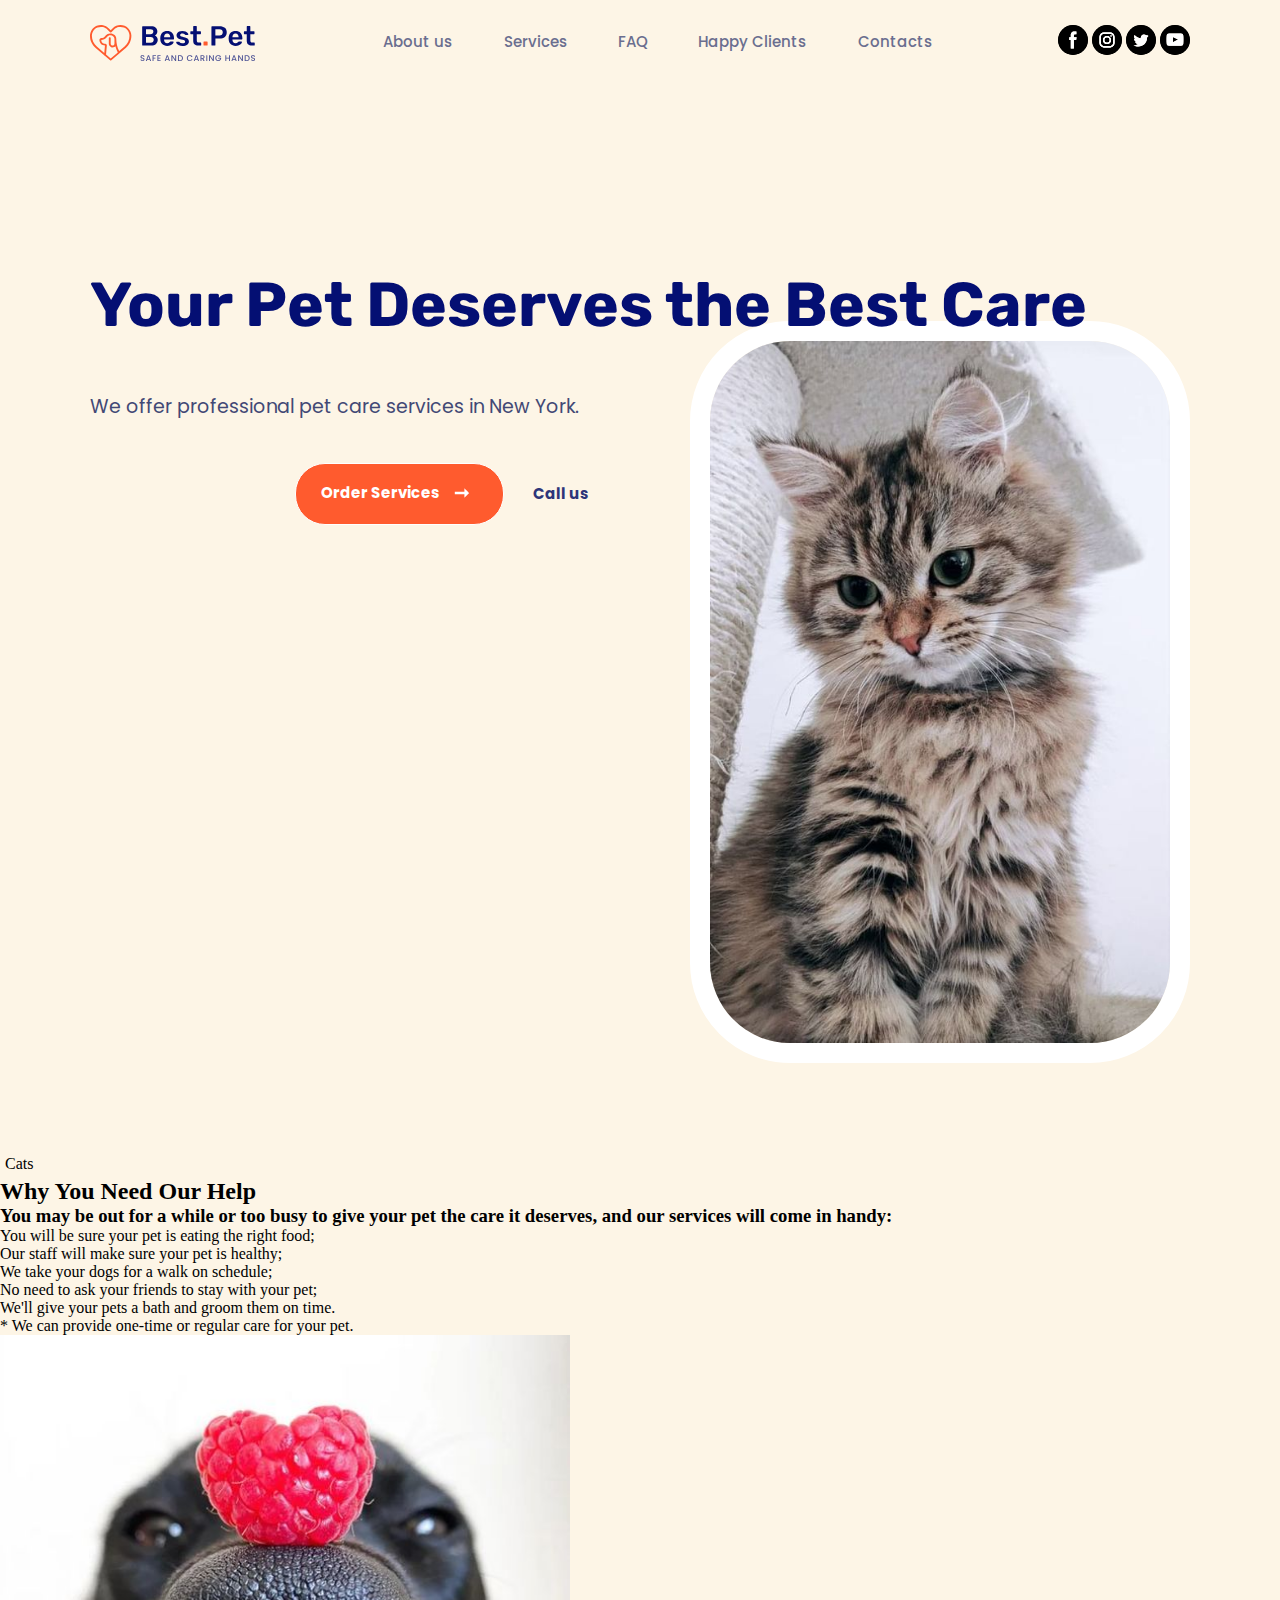
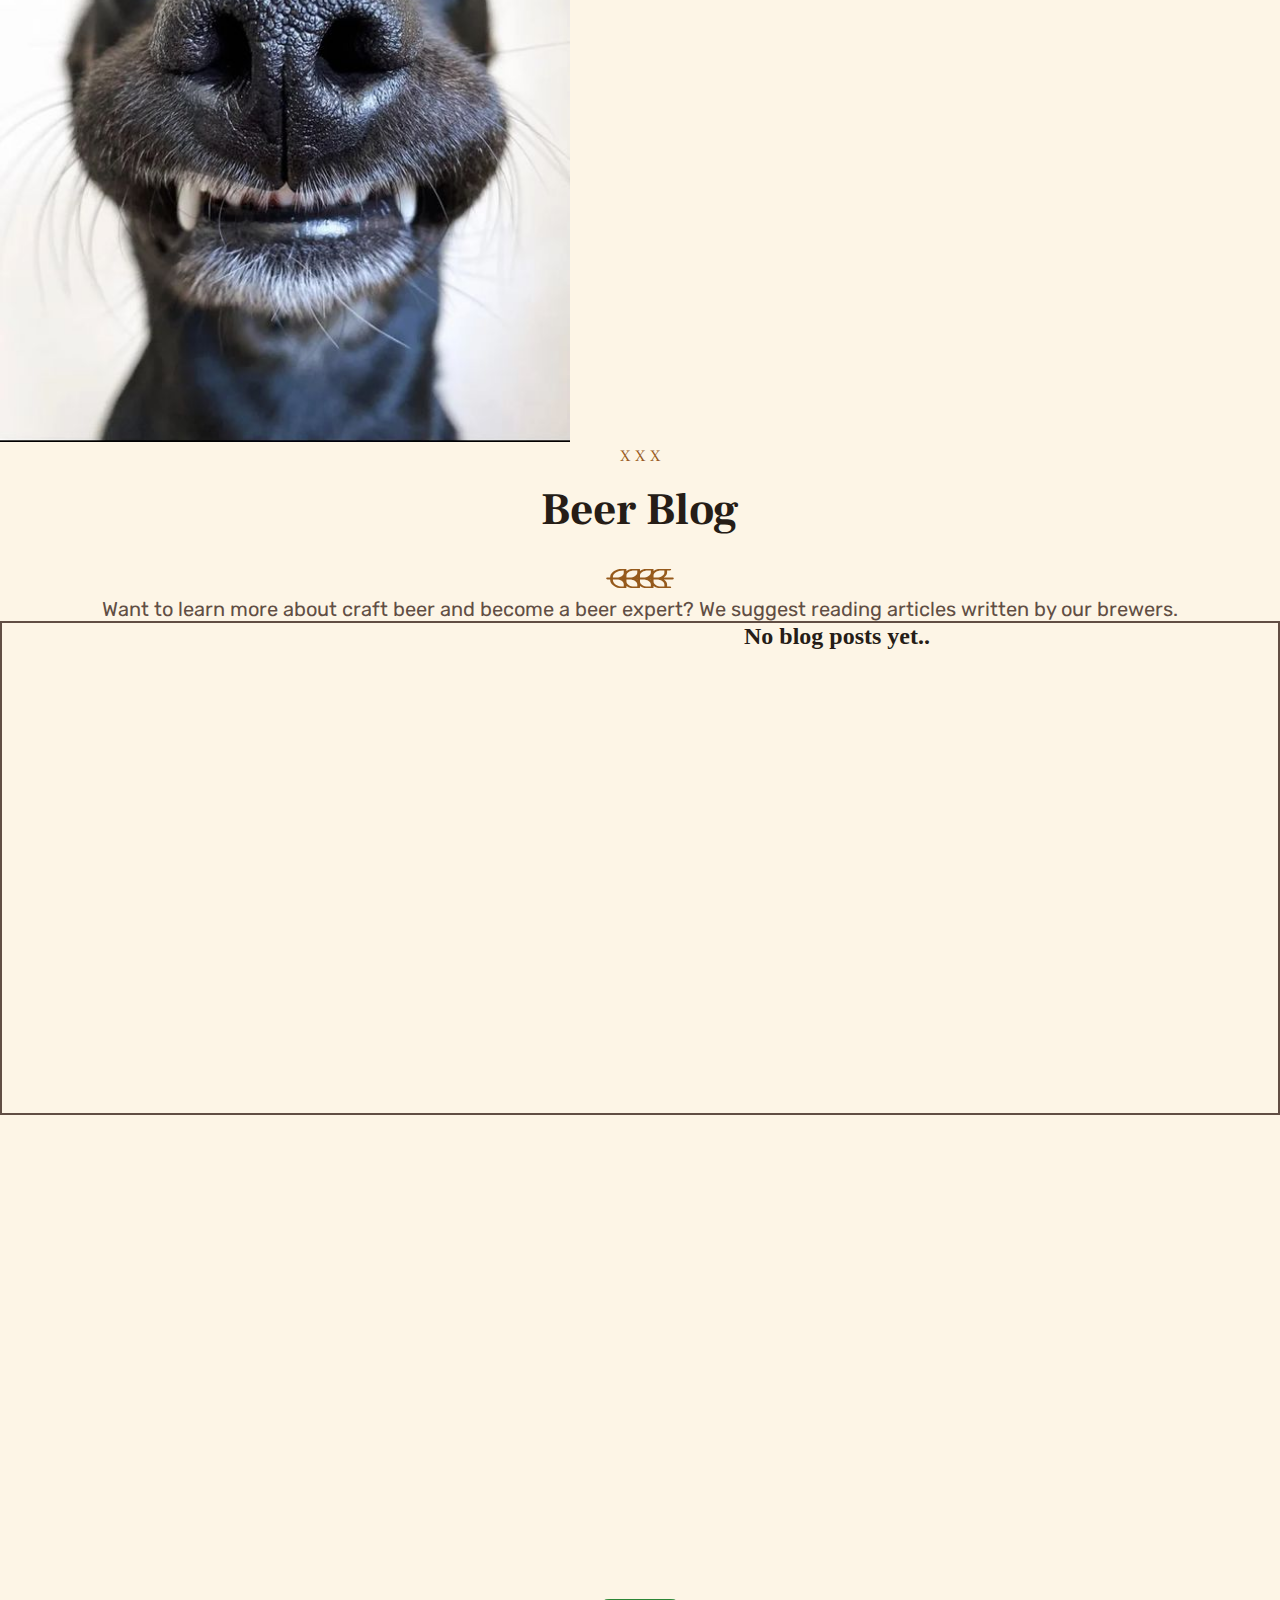
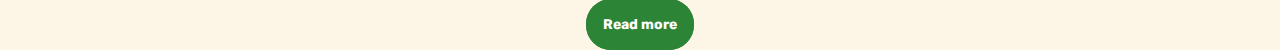
==== index.html @ 91cbbaf5 "Css code" ====
<!DOCTYPE html>
<html lang="en">

<head>
    <meta charset="UTF-8">
    <meta http-equiv="X-UA-Compatible" content="IE=edge">
    <meta name="viewport" content="width=device-width>, initial-scale=1.0">
    <title>Best.Pet</title>
    <link rel="shortcut icon" href="img/heart.png" type="image/x-icon">
    <link rel="stylesheet" href="css/index.css">
</head>

<body>
    <!-- HEADER LINKS -->
    <header class="header">
        <nav class="header__nav container">
            <div class="header-nav__logo"> <a href="">
                <img width="168" class="header__logo" src="img/pet-logo.svg" alt="Pet Logo"> </div>
            </a>
            <div class="header-nav__menu">
                <a class="menu__item" href="#about-us">About us</a>
                <a class="menu__item" href="#services">Services</a>
                <a class="menu__item" href="#faq">FAQ</a>
                <a class="menu__item" href="#happy-clients">Happy Clients</a>
                <a class="menu__item" href="contacts.html">Contacts</a>

            </div>
            <div class="header__social-icons icon">
                <a href="https://facebook.com" class="social-icons__icon"><svg width="30"
                        class="si63bc6d6769f191000dd36db3c89d89cf5ce74c53921bbea4f9aaf0931673293168015 svgIcon_1J7 filled_Qbi"
                        viewBox="0 0 32 32" style="border-radius:50%">
                        <path class="outer_bDW"
                            d="M32 0H0V32H32V0ZM16.9133 25H13.6383V16.0044H12V13.1936H13.6383V10.9374H13.6443C13.7014 8.9864 14.3604 7.129 17.5674 7.0126V7H19.6171V9.8108H17.9447C17.3379 9.8108 16.9133 10.5002 16.9133 11.1568V13.1936H19.8561L19.3702 16.0044H16.9133V25Z">
                        </path>
                        <path
                            d="M16,31 C24.2842712,31 31,24.2842712 31,16 C31,7.71572875 24.2842712,1 16,1 C7.71572875,1 1,7.71572875 1,16 C1,24.2842712 7.71572875,31 16,31 Z M16,32 C7.163444,32 0,24.836556 0,16 C0,7.163444 7.163444,0 16,0 C24.836556,0 32,7.163444 32,16 C32,24.836556 24.836556,32 16,32 Z"
                            class="border_2yy"></path>
                        <path class="logo_2gS"
                            d="M13.6383 25H16.9133V16.0044H19.3702L19.8561 13.1936H16.9133V11.1568C16.9133 10.5002 17.3379 9.8108 17.9447 9.8108H19.6171V7H17.5674V7.0126C14.3604 7.129 13.7014 8.9864 13.6443 10.9374H13.6383V13.1936H12V16.0044H13.6383V25Z"
                            style="color:#ffffff;fill:#ffffff"></path>
                    </svg></a>
                <a href="https://instagram.com" ><svg width="30"
                        class="si63bc6d6769f191000dd36db3c89d89cf5ce74c53921bbea4f9aaf0931673293168015 svgIcon_1J7 filled_Qbi"
                        viewBox="0 0 32 32" style="border-radius:50%">
                        <g>
                            <path class="outer_bDW"
                                d="M0,0 L32,0 L32,32 L0,32 L0,0 Z M12.7045454,8 C10.1221593,8 8,10.1193185 8,12.7045454 L8,19.2954545 C8,21.8778407 10.1193185,24 12.7045454,24 L19.2954545,24 C21.8778407,24 24,21.8806822 24,19.2954545 L24,12.7045454 C24,10.1221593 21.8806822,8 19.2954545,8 L12.7045454,8 Z M12.7045454,9.45454545 L19.2954545,9.45454545 C21.0937498,9.45454545 22.5454545,10.9062502 22.5454545,12.7045454 L22.5454545,19.2954545 C22.5454545,21.0937498 21.0937498,22.5454545 19.2954545,22.5454545 L12.7045454,22.5454545 C10.9062502,22.5454545 9.45454545,21.0937498 9.45454545,19.2954545 L9.45454545,12.7045454 C9.45454545,10.9062502 10.9062502,9.45454545 12.7045454,9.45454545 Z M20.2954545,11.0454545 C19.9289774,11.0454545 19.6363636,11.3380684 19.6363636,11.7045454 C19.6363636,12.0710225 19.9289774,12.3636364 20.2954545,12.3636364 C20.6619316,12.3636364 20.9545454,12.0710225 20.9545454,11.7045454 C20.9545454,11.3380684 20.6619316,11.0454545 20.2954545,11.0454545 Z M16,11.6363636 C13.599432,11.6363636 11.6363636,13.599432 11.6363636,16 C11.6363636,18.400568 13.599432,20.3636364 16,20.3636364 C18.400568,20.3636364 20.3636364,18.400568 20.3636364,16 C20.3636364,13.599432 18.400568,11.6363636 16,11.6363636 Z M16,13.0909091 C17.6164771,13.0909091 18.9090909,14.3835229 18.9090909,16 C18.9090909,17.6164771 17.6164771,18.9090909 16,18.9090909 C14.3835229,18.9090909 13.0909091,17.6164771 13.0909091,16 C13.0909091,14.3835229 14.3835229,13.0909091 16,13.0909091 Z">
                            </path>
                            <path class="insta-mask-hover_2Yt"
                                style="fill:url(#si63bc6d6769f191000dd36db3c89d89cf5ce74c53921bbea4f9aaf0931673293168015157a5d58-5121-46dd-85f2-3b66a64e4ce3hover)"
                                d="M0,0 L32,0 L32,32 L0,32 L0,0 Z M12.7045454,8 C10.1221593,8 8,10.1193185 8,12.7045454 L8,19.2954545 C8,21.8778407 10.1193185,24 12.7045454,24 L19.2954545,24 C21.8778407,24 24,21.8806822 24,19.2954545 L24,12.7045454 C24,10.1221593 21.8806822,8 19.2954545,8 L12.7045454,8 Z M12.7045454,9.45454545 L19.2954545,9.45454545 C21.0937498,9.45454545 22.5454545,10.9062502 22.5454545,12.7045454 L22.5454545,19.2954545 C22.5454545,21.0937498 21.0937498,22.5454545 19.2954545,22.5454545 L12.7045454,22.5454545 C10.9062502,22.5454545 9.45454545,21.0937498 9.45454545,19.2954545 L9.45454545,12.7045454 C9.45454545,10.9062502 10.9062502,9.45454545 12.7045454,9.45454545 Z M20.2954545,11.0454545 C19.9289774,11.0454545 19.6363636,11.3380684 19.6363636,11.7045454 C19.6363636,12.0710225 19.9289774,12.3636364 20.2954545,12.3636364 C20.6619316,12.3636364 20.9545454,12.0710225 20.9545454,11.7045454 C20.9545454,11.3380684 20.6619316,11.0454545 20.2954545,11.0454545 Z M16,11.6363636 C13.599432,11.6363636 11.6363636,13.599432 11.6363636,16 C11.6363636,18.400568 13.599432,20.3636364 16,20.3636364 C18.400568,20.3636364 20.3636364,18.400568 20.3636364,16 C20.3636364,13.599432 18.400568,11.6363636 16,11.6363636 Z M16,13.0909091 C17.6164771,13.0909091 18.9090909,14.3835229 18.9090909,16 C18.9090909,17.6164771 17.6164771,18.9090909 16,18.9090909 C14.3835229,18.9090909 13.0909091,17.6164771 13.0909091,16 C13.0909091,14.3835229 14.3835229,13.0909091 16,13.0909091 Z">
                            </path>
                        </g>
                        <path
                            d="M16,31 C24.2842712,31 31,24.2842712 31,16 C31,7.71572875 24.2842712,1 16,1 C7.71572875,1 1,7.71572875 1,16 C1,24.2842712 7.71572875,31 16,31 Z M16,32 C7.163444,32 0,24.836556 0,16 C0,7.163444 7.163444,0 16,0 C24.836556,0 32,7.163444 32,16 C32,24.836556 24.836556,32 16,32 Z"
                            class="border_2yy"></path>
                        <g>
                            <path class="logo_2gS" style="fill:#ffffff;color:#ffffff"
                                d="M12.7045454,8 C10.1221593,8 8,10.1193185 8,12.7045454 L8,19.2954545 C8,21.8778407 10.1193185,24 12.7045454,24 L19.2954545,24 C21.8778407,24 24,21.8806822 24,19.2954545 L24,12.7045454 C24,10.1221593 21.8806822,8 19.2954545,8 L12.7045454,8 Z M12.7045454,9.45454545 L19.2954545,9.45454545 C21.0937498,9.45454545 22.5454545,10.9062502 22.5454545,12.7045454 L22.5454545,19.2954545 C22.5454545,21.0937498 21.0937498,22.5454545 19.2954545,22.5454545 L12.7045454,22.5454545 C10.9062502,22.5454545 9.45454545,21.0937498 9.45454545,19.2954545 L9.45454545,12.7045454 C9.45454545,10.9062502 10.9062502,9.45454545 12.7045454,9.45454545 Z M20.2954545,11.0454545 C19.9289774,11.0454545 19.6363636,11.3380684 19.6363636,11.7045454 C19.6363636,12.0710225 19.9289774,12.3636364 20.2954545,12.3636364 C20.6619316,12.3636364 20.9545454,12.0710225 20.9545454,11.7045454 C20.9545454,11.3380684 20.6619316,11.0454545 20.2954545,11.0454545 Z M16,11.6363636 C13.599432,11.6363636 11.6363636,13.599432 11.6363636,16 C11.6363636,18.400568 13.599432,20.3636364 16,20.3636364 C18.400568,20.3636364 20.3636364,18.400568 20.3636364,16 C20.3636364,13.599432 18.400568,11.6363636 16,11.6363636 Z M16,13.0909091 C17.6164771,13.0909091 18.9090909,14.3835229 18.9090909,16 C18.9090909,17.6164771 17.6164771,18.9090909 16,18.9090909 C14.3835229,18.9090909 13.0909091,17.6164771 13.0909091,16 C13.0909091,14.3835229 14.3835229,13.0909091 16,13.0909091 Z">
                            </path>
                            <path class="insta-mask-logo-hover_19f" style="fill:#ffffff;color:#ffffff"
                                d="M12.7045454,8 C10.1221593,8 8,10.1193185 8,12.7045454 L8,19.2954545 C8,21.8778407 10.1193185,24 12.7045454,24 L19.2954545,24 C21.8778407,24 24,21.8806822 24,19.2954545 L24,12.7045454 C24,10.1221593 21.8806822,8 19.2954545,8 L12.7045454,8 Z M12.7045454,9.45454545 L19.2954545,9.45454545 C21.0937498,9.45454545 22.5454545,10.9062502 22.5454545,12.7045454 L22.5454545,19.2954545 C22.5454545,21.0937498 21.0937498,22.5454545 19.2954545,22.5454545 L12.7045454,22.5454545 C10.9062502,22.5454545 9.45454545,21.0937498 9.45454545,19.2954545 L9.45454545,12.7045454 C9.45454545,10.9062502 10.9062502,9.45454545 12.7045454,9.45454545 Z M20.2954545,11.0454545 C19.9289774,11.0454545 19.6363636,11.3380684 19.6363636,11.7045454 C19.6363636,12.0710225 19.9289774,12.3636364 20.2954545,12.3636364 C20.6619316,12.3636364 20.9545454,12.0710225 20.9545454,11.7045454 C20.9545454,11.3380684 20.6619316,11.0454545 20.2954545,11.0454545 Z M16,11.6363636 C13.599432,11.6363636 11.6363636,13.599432 11.6363636,16 C11.6363636,18.400568 13.599432,20.3636364 16,20.3636364 C18.400568,20.3636364 20.3636364,18.400568 20.3636364,16 C20.3636364,13.599432 18.400568,11.6363636 16,11.6363636 Z M16,13.0909091 C17.6164771,13.0909091 18.9090909,14.3835229 18.9090909,16 C18.9090909,17.6164771 17.6164771,18.9090909 16,18.9090909 C14.3835229,18.9090909 13.0909091,17.6164771 13.0909091,16 C13.0909091,14.3835229 14.3835229,13.0909091 16,13.0909091 Z">
                            </path>
                        </g>
                    </svg></a>
                <a class="social-icons__icon" href="https://twitter.com" ><svg width="30"
                        class="si63bc6d6769f191000dd36db3c89d89cf5ce74c53921bbea4f9aaf0931673293168015 svgIcon_1J7 filled_Qbi"
                        viewBox="0 0 32 32" style="border-radius:50%">
                        <path class="outer_bDW"
                            d="M0,0 L32,0 L32,32 L0,32 L0,0 Z M23.5445333,10.2885333 C23.0796444,10.5863111 22.0122666,11.0190222 21.4858666,11.0190222 L21.4858666,11.0199111 C20.8848,10.392 20.0385777,10 19.1000888,10 C17.2773333,10 15.7992889,11.4780444 15.7992889,13.3000888 C15.7992889,13.5532445 15.8286222,13.8001778 15.8828444,14.0369778 L15.8823111,14.0369778 C13.4097777,13.9720888 10.7056,12.7328 9.07768889,10.6117333 C8.0768,12.3441778 8.94293333,14.2709334 10.0787556,14.9729778 C9.68995555,15.0023111 8.97422222,14.9281778 8.63733333,14.5994666 C8.61475555,15.7493334 9.16764444,17.2728889 11.1836444,17.8256 C10.7953778,18.0344889 10.1080889,17.9745778 9.80924444,17.9301333 C9.91413329,18.9008 11.2734222,20.1697778 12.7598222,20.1697778 C12.2300445,20.7825777 10.2368,21.8940444 8,21.5404445 C9.51911111,22.4647111 11.2896,22.9999999 13.1635555,22.9999999 C18.4888889,22.9999999 22.6245334,18.6840889 22.4019555,13.3598222 C22.4010666,13.3539556 22.4010666,13.3480889 22.4005334,13.3416889 C22.4010666,13.328 22.4019555,13.3143111 22.4019555,13.3000888 C22.4019555,13.2835556 22.4005334,13.2679111 22.4,13.2519111 C22.8847999,12.9203555 23.5352888,12.3338667 24,11.5619556 C23.7304889,11.7104 22.9219555,12.0076445 22.1696,12.0814222 C22.6524444,11.8208 23.3678222,10.9672889 23.5445333,10.2885333 Z">
                        </path>
                        <path
                            d="M16,31 C24.2842712,31 31,24.2842712 31,16 C31,7.71572875 24.2842712,1 16,1 C7.71572875,1 1,7.71572875 1,16 C1,24.2842712 7.71572875,31 16,31 Z M16,32 C7.163444,32 0,24.836556 0,16 C0,7.163444 7.163444,0 16,0 C24.836556,0 32,7.163444 32,16 C32,24.836556 24.836556,32 16,32 Z"
                            class="border_2yy"></path>
                        <path class="logo_2gS"
                            d="M23.5445333,10.2885333 C23.0796444,10.5863111 22.0122666,11.0190222 21.4858666,11.0190222 L21.4858666,11.0199111 C20.8848,10.392 20.0385777,10 19.1000888,10 C17.2773333,10 15.7992889,11.4780444 15.7992889,13.3000888 C15.7992889,13.5532445 15.8286222,13.8001778 15.8828444,14.0369778 L15.8823111,14.0369778 C13.4097777,13.9720888 10.7056,12.7328 9.07768889,10.6117333 C8.0768,12.3441778 8.94293333,14.2709334 10.0787556,14.9729778 C9.68995555,15.0023111 8.97422222,14.9281778 8.63733333,14.5994666 C8.61475555,15.7493334 9.16764444,17.2728889 11.1836444,17.8256 C10.7953778,18.0344889 10.1080889,17.9745778 9.80924444,17.9301333 C9.91413329,18.9008 11.2734222,20.1697778 12.7598222,20.1697778 C12.2300445,20.7825777 10.2368,21.8940444 8,21.5404445 C9.51911111,22.4647111 11.2896,22.9999999 13.1635555,22.9999999 C18.4888889,22.9999999 22.6245334,18.6840889 22.4019555,13.3598222 C22.4010666,13.3539556 22.4010666,13.3480889 22.4005334,13.3416889 C22.4010666,13.328 22.4019555,13.3143111 22.4019555,13.3000888 C22.4019555,13.2835556 22.4005334,13.2679111 22.4,13.2519111 C22.8847999,12.9203555 23.5352888,12.3338667 24,11.5619556 C23.7304889,11.7104 22.9219555,12.0076445 22.1696,12.0814222 C22.6524444,11.8208 23.3678222,10.9672889 23.5445333,10.2885333"
                            style="color:#ffffff;fill:#ffffff"></path>
                    </svg></a>
                <a href="https://youtube.com" class="social-icons__icon"><svg width="30"
                        class="si63bc6d6769f191000dd36db3c89d89cf5ce74c53921bbea4f9aaf0931673293168015 svgIcon_1J7 filled_Qbi"
                        viewBox="0 0 32 32" style="border-radius:50%">
                        <path class="outer_bDW"
                            d="M0,0 L32,0 L32,32 L0,32 L0,0 Z M24.8319297,11.4874563 C24.6803369,10.1603684 24.3639692,9.77357894 24.1398754,9.59352174 C23.7839619,9.31343284 23.1380446,9.21340113 22.2746246,9.15338207 C20.8905163,9.06001905 18.537532,9 16,9 C13.455877,9 11.1094837,9.05335028 9.72537529,9.15338207 C8.86195533,9.21340113 8.21603808,9.31343284 7.8601245,9.59352174 C7.63603076,9.77357894 7.32625412,10.1603684 7.1680703,11.4874563 C6.94397657,13.4013973 6.94397657,17.7627818 7.1680703,19.6767227 C7.32625412,21.0038107 7.63603076,21.3906002 7.8601245,21.5706573 C8.21603808,21.8507463 8.86195533,21.950778 9.72537529,22.0107971 C11.1094837,22.1041601 13.455877,22.164179 16,22.164179 C18.544123,22.164179 20.8905163,22.1041601 22.2746246,22.0107971 C23.1380446,21.950778 23.7839619,21.8507463 24.1398754,21.5706573 C24.3639692,21.3972689 24.6737458,21.0038107 24.8319297,19.6767227 C25.0560234,17.7627818 25.0560234,13.4013973 24.8319297,11.4874563 Z M13.8249725,18.4429978 L13.8249725,12.7145125 L19.2559502,15.5754208 L13.8249725,18.4429978 Z">
                        </path>
                        <path
                            d="M16,31 C24.2842712,31 31,24.2842712 31,16 C31,7.71572875 24.2842712,1 16,1 C7.71572875,1 1,7.71572875 1,16 C1,24.2842712 7.71572875,31 16,31 Z M16,32 C7.163444,32 0,24.836556 0,16 C0,7.163444 7.163444,0 16,0 C24.836556,0 32,7.163444 32,16 C32,24.836556 24.836556,32 16,32 Z"
                            class="border_2yy"></path>
                        <path class="logo_2gS"
                            d="M24.8319297,11.4874563 C24.6803369,10.1603684 24.3639692,9.77357894 24.1398754,9.59352174 C23.7839619,9.31343284 23.1380446,9.21340113 22.2746246,9.15338207 C20.8905163,9.06001905 18.537532,9 16,9 C13.455877,9 11.1094837,9.05335028 9.72537529,9.15338207 C8.86195533,9.21340113 8.21603808,9.31343284 7.8601245,9.59352174 C7.63603076,9.77357894 7.32625412,10.1603684 7.1680703,11.4874563 C6.94397657,13.4013973 6.94397657,17.7627818 7.1680703,19.6767227 C7.32625412,21.0038107 7.63603076,21.3906002 7.8601245,21.5706573 C8.21603808,21.8507463 8.86195533,21.950778 9.72537529,22.0107971 C11.1094837,22.1041601 13.455877,22.164179 16,22.164179 C18.544123,22.164179 20.8905163,22.1041601 22.2746246,22.0107971 C23.1380446,21.950778 23.7839619,21.8507463 24.1398754,21.5706573 C24.3639692,21.3972689 24.6737458,21.0038107 24.8319297,19.6767227 C25.0560234,17.7627818 25.0560234,13.4013973 24.8319297,11.4874563 Z M13.8249725,18.4429978 L13.8249725,12.7145125 L19.2559502,15.5754208 L13.8249725,18.4429978 Z"
                            style="color:#ffffff;fill:#ffffff"></path>
                    </svg></a>
            </div>
        </nav>
        <!-- HEADER TEXT -->
        <div class="header__banner container">
            <h1 class="header__title">Your Pet Deserves the Best Care</h1>
            <p class="header__text"> We offer professional pet care services in New York. </p>
            <img class="header__picture" src="img/cute-cat.jpg" width="300" alt="Cute cat">
        </div>
        <div class="header__links">
            <div class="header__button">
                <a class="header__service-link" href="footer">Order Services</a>
                 <svg class="header__service-link-image" width="24" xmlns="http://www.w3.org/2000/svg"
                        xmlns:xlink="http://www.w3.org/1999/xlink" version="1.1" x="0px" y="0px" viewBox="0 0 100 100"
                        enable-background="new 0 0 100 100" xml:space="preserve" style="max-width:100%" height="100%">
                        <path d="M59.999,55.001v15l20-20c0,0-10-10-20-20v15h-40v10H59.999z" style=""
                            fill="currentColor"></path>
                    </svg>
                </div>
            <div class="header__phone">
               <svg width="24"  xmlns="http://www.w3.org/2000/svg"
                        xmlns:xlink="http://www.w3.org/1999/xlink" version="1.1" x="0px" y="0px" viewBox="0 0 24 24"
                        style="enable-background:new 0 0 24 24;max-width:100%" xml:space="preserve" height="100%"></svg>
                        <path
                            d="M20,15.01c-1.172,0-2.32-0.183-3.408-0.542c-0.531-0.183-1.134-0.042-1.483,0.314l-2.157,1.629  c-2.475-1.321-4.059-2.904-5.362-5.361l1.585-2.106c0.399-0.399,0.542-0.983,0.371-1.53C9.184,6.319,9,5.17,9,4  c0-0.827-0.673-1.5-1.5-1.5H4C3.173,2.5,2.5,3.173,2.5,4c0,9.649,7.851,17.5,17.5,17.5c0.827,0,1.5-0.673,1.5-1.5v-3.49  C21.5,15.683,20.827,15.01,20,15.01z"
                            style="" fill="currentColor"></path>
                <a class="header__phone-number" href="tel:+1(234)5678900">Call us</a>
            </div>
        </div>
        <section class="animals__range">
            <div class="cats-container">
               <span class="cat-icon"> </span>
                <p class="cats-title">Cats</p>
            </div>

        </section>
    </header>
    <main class="main">
        <section class="help">
            <h2 class="help__title">Why You Need Our Help</h2>
            <h3 class="help__subtitle">You may be out for a while or too busy to give your pet the care it deserves, and
                our services will come in handy:</h3>
            <div class="help__list">
                <ul class="help__list-item">
                    <li>You will be sure your pet is eating the right food;</li>
                    <li>Our staff will make sure your pet is healthy;</li>
                    <li>We take your dogs for a walk on schedule;</li>
                    <li>No need to ask your friends to stay with your pet;</li>
                    <li>We'll give your pets a bath and groom them on time.</li>
                </ul>
                <p class="help__offer">* We can provide one-time or regular care for your pet.</p>
            </div>
            <div class="help__image-container">
                <img width="570" class="help__image" src="img/black-dog.jpg" alt="Black-dog">
            </div>
        </section>
        <section class="blog">
            <div class="header__blog">  
                <p class="separator">X X X</p>
                <h2 class="blog__title">Beer Blog</h2>
                <img class="wheat-separator" width="100" src="img/wheat-separator.svg" alt="Wheat">
                <p class="blog__subtitle">Want to learn more about craft beer and become a beer expert? We suggest reading
                    articles written by our brewers.</p>
                </div>
                <article class="blog-articles">
                    <h3 class="blog__text">No blog posts yet..</h3>
                </article>
                <a class="blog__button" href="blog.html">Read more</a>
           
            
        </section>
    </main>
    <footer>

    </footer>

</body>

</html>
---- css/index.css ----
@import url(common.css);
@import url(controls.css);
@import url(headers.css);
@import url(main.css);
@import url(footer.css);
@import url(blog.css);
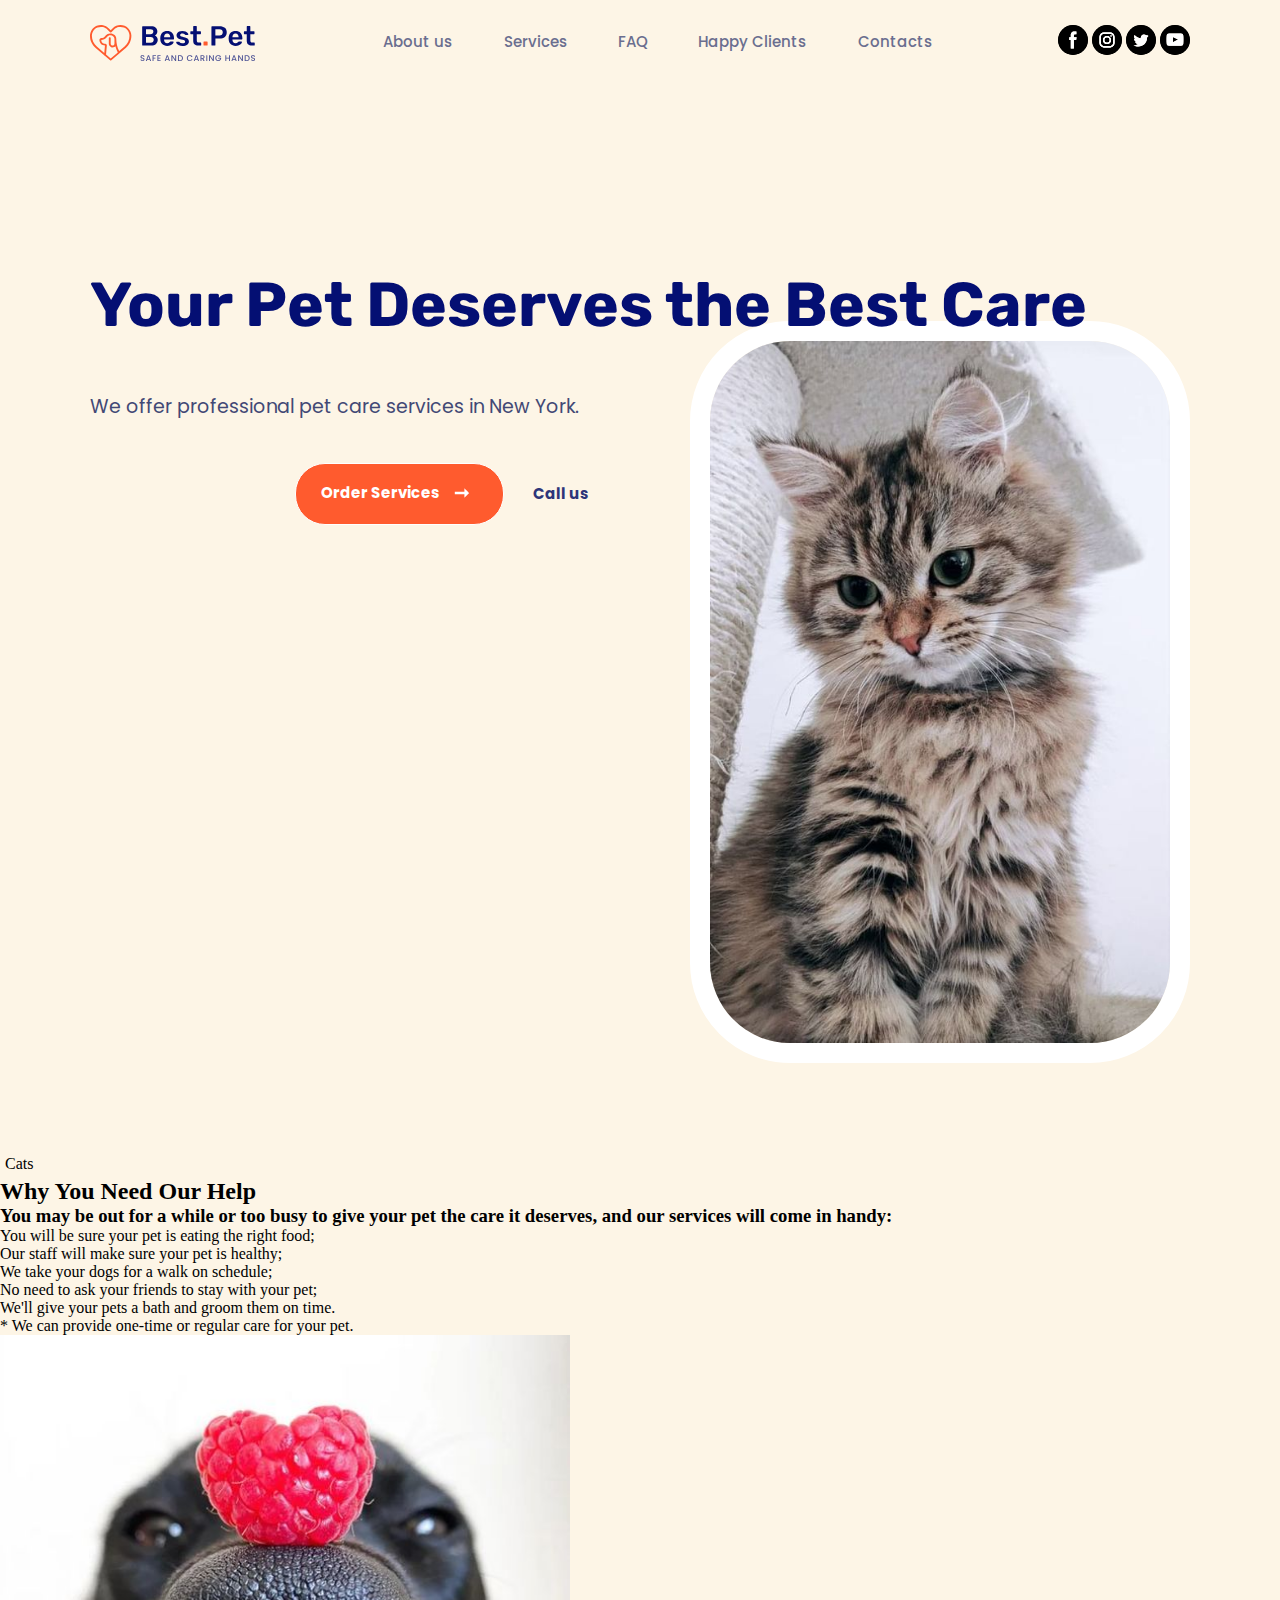
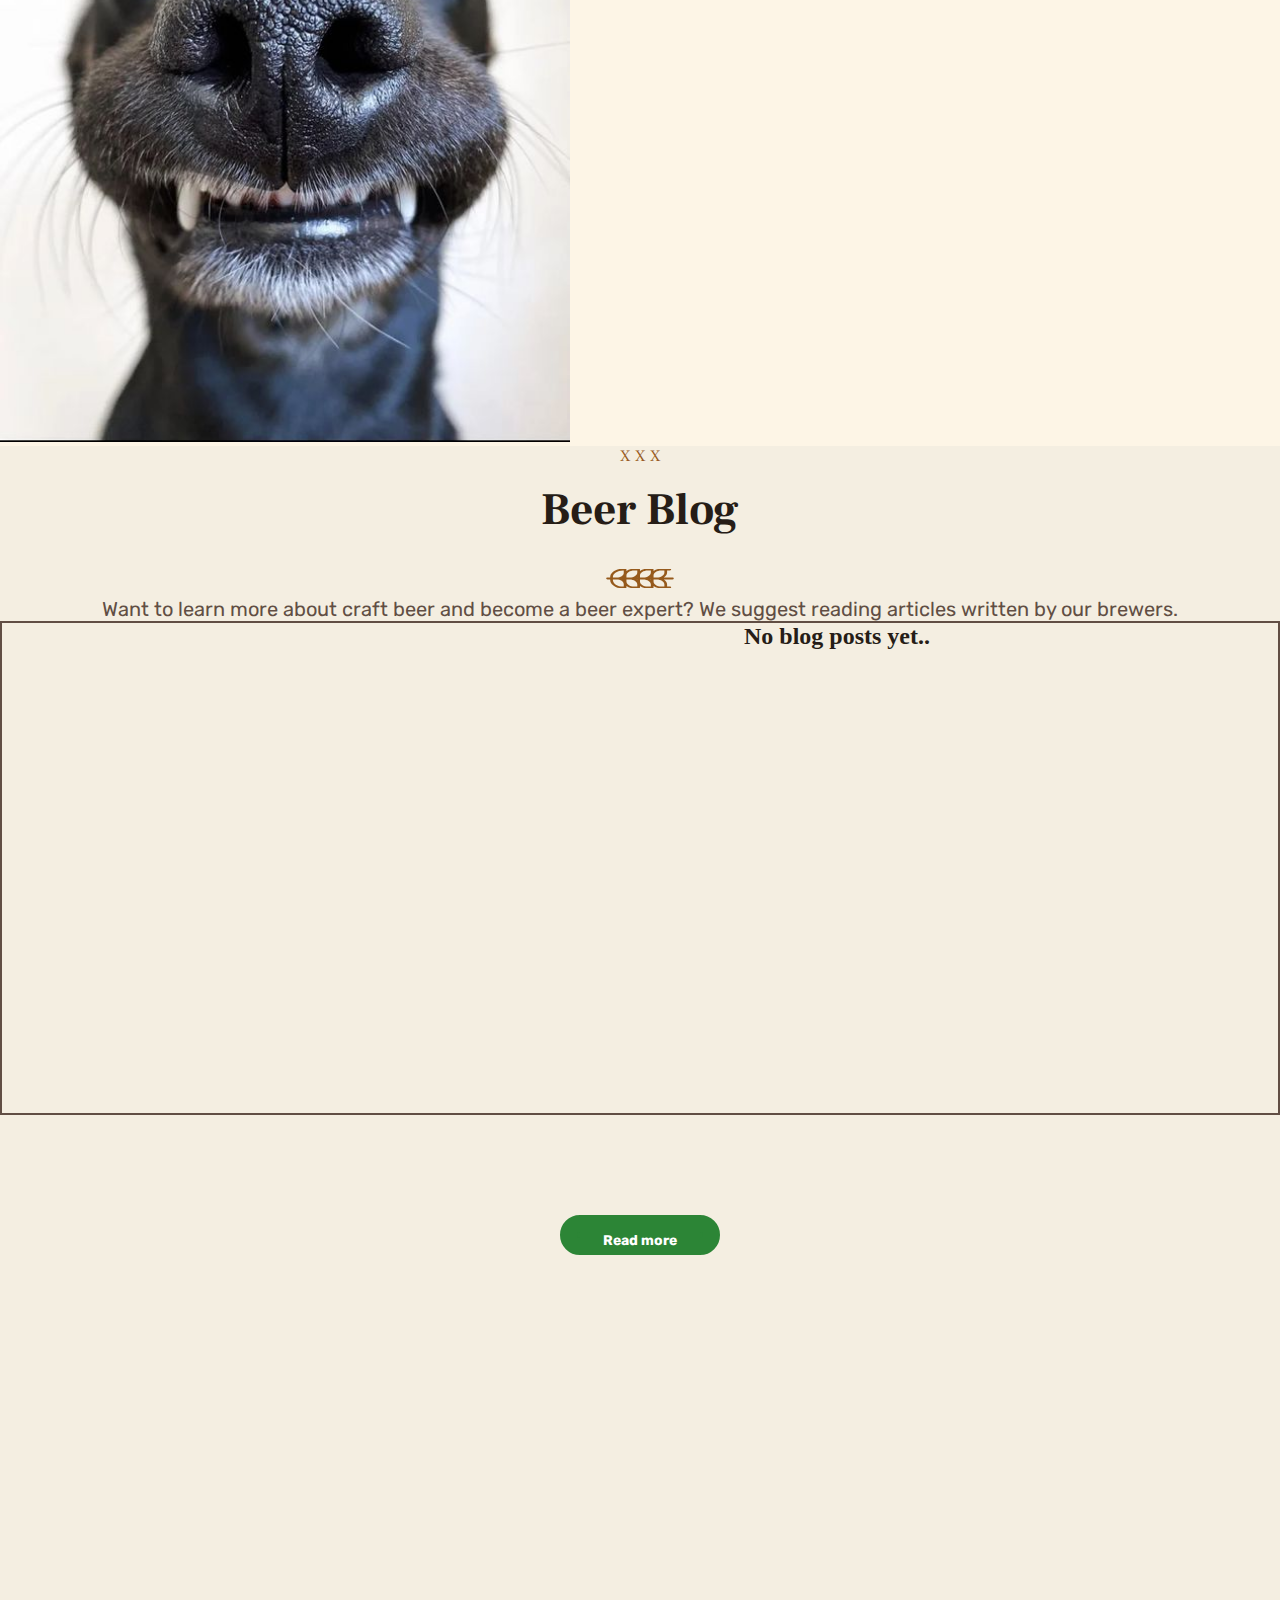
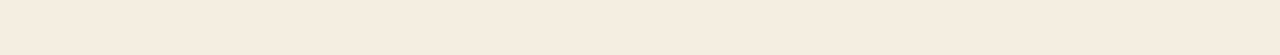
==== commit 9abe5076: "Changes" ====
--- a/index.html
+++ b/index.html
@@ -93,7 +93,8 @@
         </nav>
         <!-- HEADER TEXT -->
         <div class="header__banner container">
-            <h1 class="header__title">Your Pet Deserves the Best Care</h1>
+            <h1 class="header__title">Your Pet Deserves 
+                the Best Care</h1>
             <p class="header__text"> We offer professional pet care services in New York. </p>
             <img class="header__picture" src="img/cute-cat.jpg" width="300" alt="Cute cat">
         </div>
--- a/css/index.css
+++ b/css/index.css
@@ -4,3 +4,4 @@
 @import url(main.css);
 @import url(footer.css);
 @import url(blog.css);
+@import url(blog_page.css);
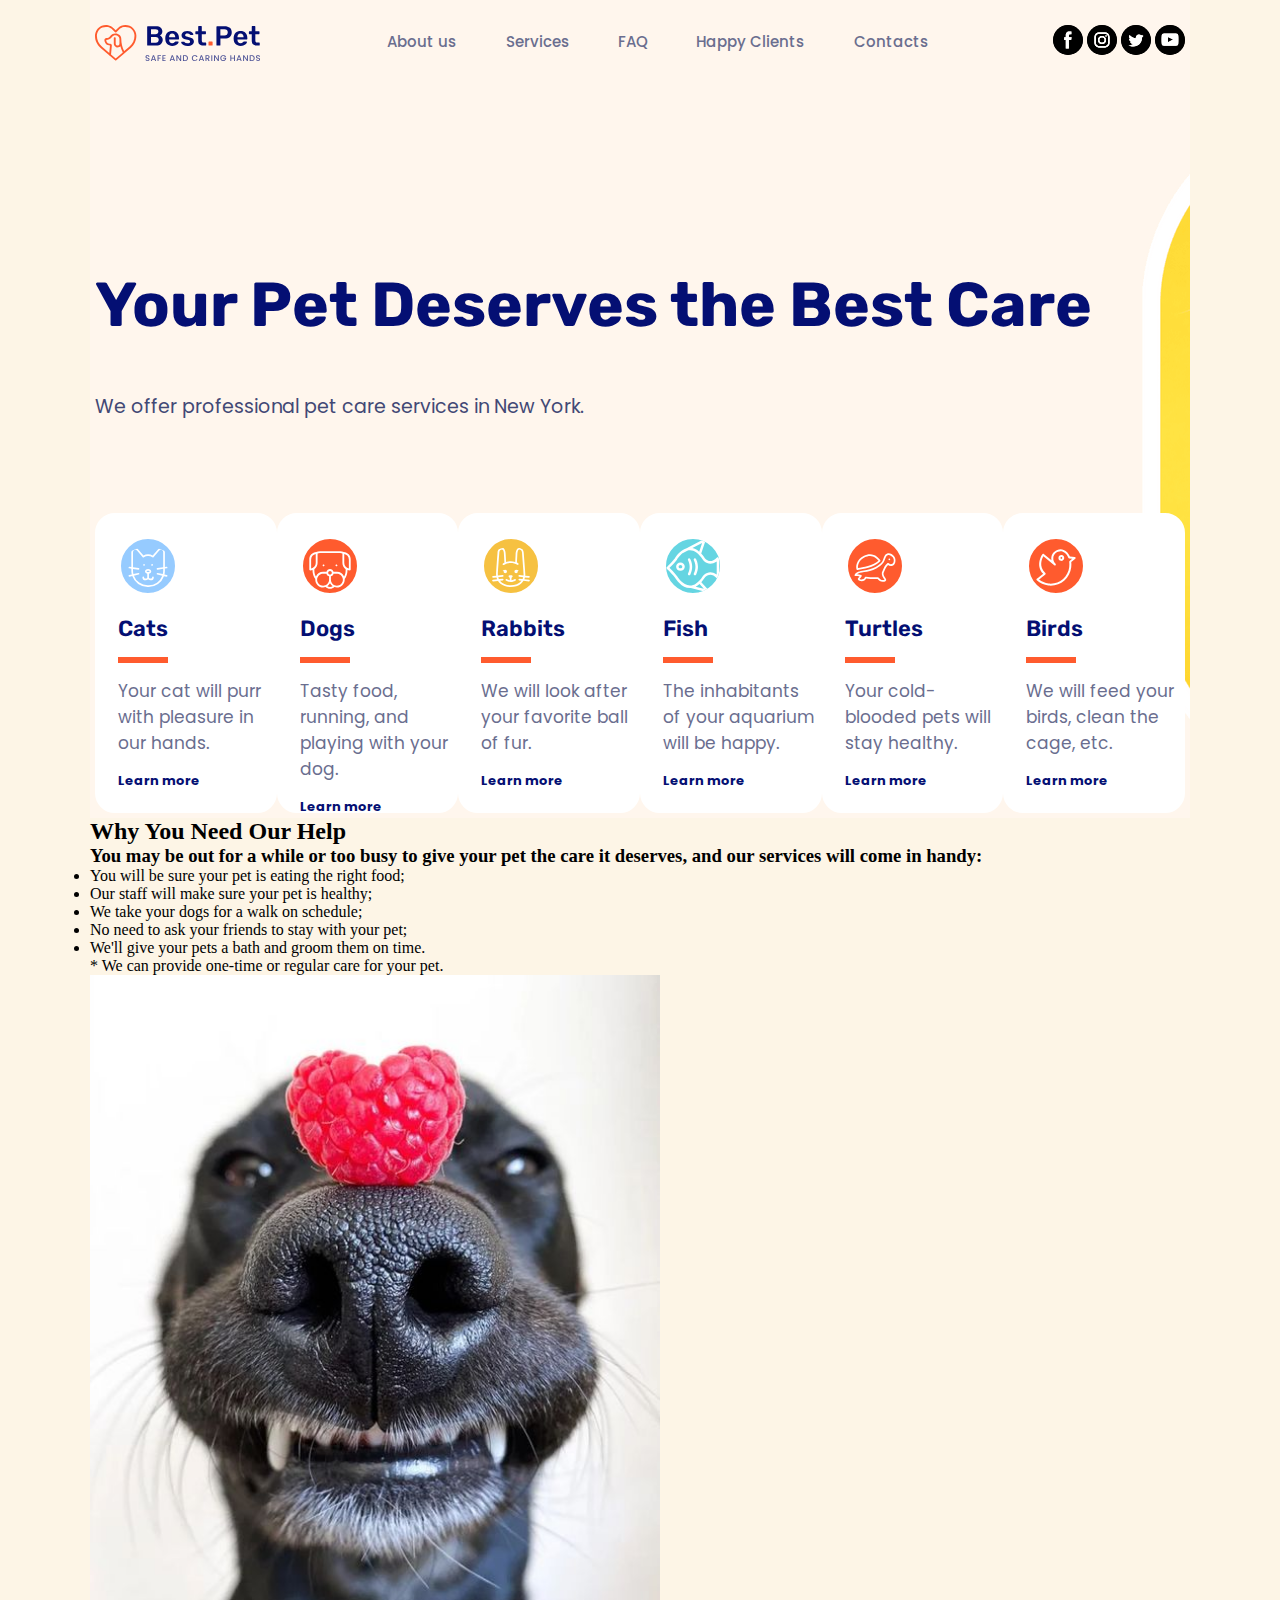
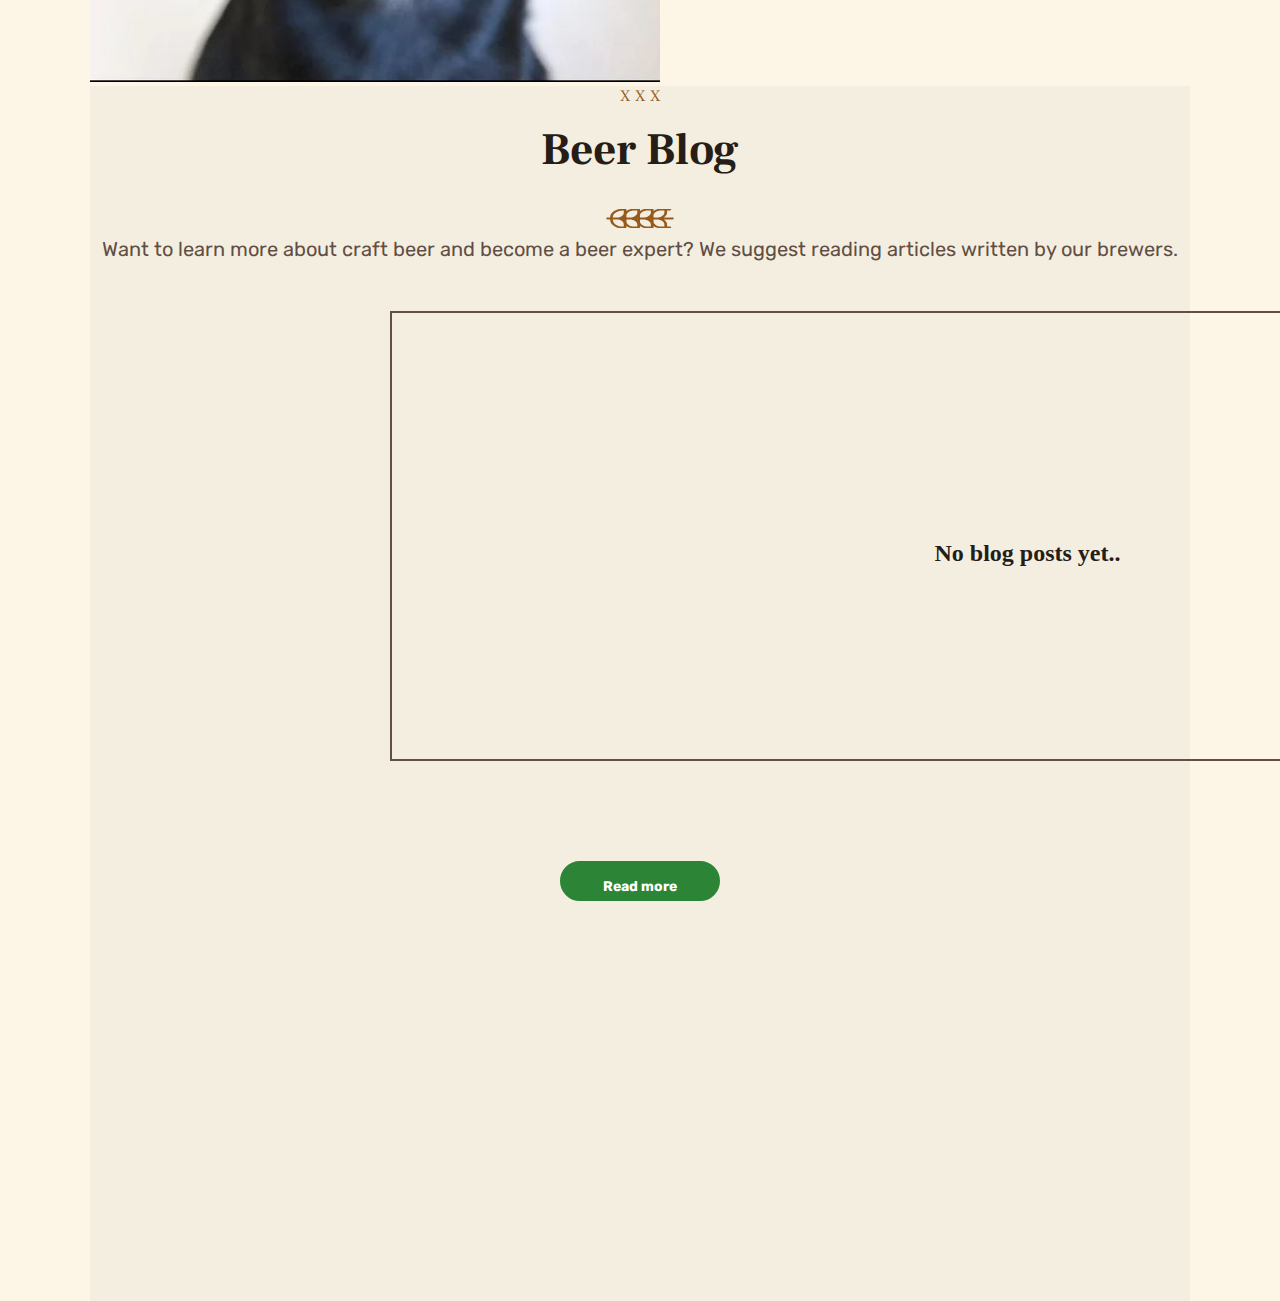
==== commit aadf33c5: "css changes" ====
--- a/index.html
+++ b/index.html
@@ -15,7 +15,7 @@
     <header class="header">
         <nav class="header__nav container">
             <div class="header-nav__logo"> <a href="">
-                <img width="168" class="header__logo" src="img/pet-logo.svg" alt="Pet Logo"> </div>
+                    <img width="168" class="header__logo" src="img/pet-logo.svg" alt="Pet Logo"> </div>
             </a>
             <div class="header-nav__menu">
                 <a class="menu__item" href="#about-us">About us</a>
@@ -39,7 +39,7 @@
                             d="M13.6383 25H16.9133V16.0044H19.3702L19.8561 13.1936H16.9133V11.1568C16.9133 10.5002 17.3379 9.8108 17.9447 9.8108H19.6171V7H17.5674V7.0126C14.3604 7.129 13.7014 8.9864 13.6443 10.9374H13.6383V13.1936H12V16.0044H13.6383V25Z"
                             style="color:#ffffff;fill:#ffffff"></path>
                     </svg></a>
-                <a href="https://instagram.com" ><svg width="30"
+                <a href="https://instagram.com"><svg width="30"
                         class="si63bc6d6769f191000dd36db3c89d89cf5ce74c53921bbea4f9aaf0931673293168015 svgIcon_1J7 filled_Qbi"
                         viewBox="0 0 32 32" style="border-radius:50%">
                         <g>
@@ -63,7 +63,7 @@
                             </path>
                         </g>
                     </svg></a>
-                <a class="social-icons__icon" href="https://twitter.com" ><svg width="30"
+                <a class="social-icons__icon" href="https://twitter.com"><svg width="30"
                         class="si63bc6d6769f191000dd36db3c89d89cf5ce74c53921bbea4f9aaf0931673293168015 svgIcon_1J7 filled_Qbi"
                         viewBox="0 0 32 32" style="border-radius:50%">
                         <path class="outer_bDW"
@@ -93,35 +93,150 @@
         </nav>
         <!-- HEADER TEXT -->
         <div class="header__banner container">
-            <h1 class="header__title">Your Pet Deserves 
+            <h1 class="header__title">Your Pet Deserves
                 the Best Care</h1>
             <p class="header__text"> We offer professional pet care services in New York. </p>
-            <img class="header__picture" src="img/cute-cat.jpg" width="300" alt="Cute cat">
         </div>
         <div class="header__links">
             <div class="header__button">
                 <a class="header__service-link" href="footer">Order Services</a>
-                 <svg class="header__service-link-image" width="24" xmlns="http://www.w3.org/2000/svg"
-                        xmlns:xlink="http://www.w3.org/1999/xlink" version="1.1" x="0px" y="0px" viewBox="0 0 100 100"
-                        enable-background="new 0 0 100 100" xml:space="preserve" style="max-width:100%" height="100%">
-                        <path d="M59.999,55.001v15l20-20c0,0-10-10-20-20v15h-40v10H59.999z" style=""
-                            fill="currentColor"></path>
-                    </svg>
-                </div>
+                <svg class="header__service-link-image" width="24" xmlns="http://www.w3.org/2000/svg"
+                    xmlns:xlink="http://www.w3.org/1999/xlink" version="1.1" x="0px" y="0px" viewBox="0 0 100 100"
+                    enable-background="new 0 0 100 100" xml:space="preserve" style="max-width:100%" height="100%">
+                    <path d="M59.999,55.001v15l20-20c0,0-10-10-20-20v15h-40v10H59.999z" style="" fill="currentColor">
+                    </path>
+                </svg>
+            </div>
             <div class="header__phone">
-               <svg width="24"  xmlns="http://www.w3.org/2000/svg"
-                        xmlns:xlink="http://www.w3.org/1999/xlink" version="1.1" x="0px" y="0px" viewBox="0 0 24 24"
-                        style="enable-background:new 0 0 24 24;max-width:100%" xml:space="preserve" height="100%"></svg>
-                        <path
-                            d="M20,15.01c-1.172,0-2.32-0.183-3.408-0.542c-0.531-0.183-1.134-0.042-1.483,0.314l-2.157,1.629  c-2.475-1.321-4.059-2.904-5.362-5.361l1.585-2.106c0.399-0.399,0.542-0.983,0.371-1.53C9.184,6.319,9,5.17,9,4  c0-0.827-0.673-1.5-1.5-1.5H4C3.173,2.5,2.5,3.173,2.5,4c0,9.649,7.851,17.5,17.5,17.5c0.827,0,1.5-0.673,1.5-1.5v-3.49  C21.5,15.683,20.827,15.01,20,15.01z"
-                            style="" fill="currentColor"></path>
+                <svg width="24" xmlns="http://www.w3.org/2000/svg" xmlns:xlink="http://www.w3.org/1999/xlink"
+                    version="1.1" x="0px" y="0px" viewBox="0 0 24 24"
+                    style="enable-background:new 0 0 24 24;max-width:100%" xml:space="preserve" height="100%"></svg>
+                <path
+                    d="M20,15.01c-1.172,0-2.32-0.183-3.408-0.542c-0.531-0.183-1.134-0.042-1.483,0.314l-2.157,1.629  c-2.475-1.321-4.059-2.904-5.362-5.361l1.585-2.106c0.399-0.399,0.542-0.983,0.371-1.53C9.184,6.319,9,5.17,9,4  c0-0.827-0.673-1.5-1.5-1.5H4C3.173,2.5,2.5,3.173,2.5,4c0,9.649,7.851,17.5,17.5,17.5c0.827,0,1.5-0.673,1.5-1.5v-3.49  C21.5,15.683,20.827,15.01,20,15.01z"
+                    style="" fill="currentColor"></path>
                 <a class="header__phone-number" href="tel:+1(234)5678900">Call us</a>
             </div>
         </div>
-        <section class="animals__range">
+        <section class="animals__range container">
             <div class="cats-container">
-               <span class="cat-icon"> </span>
+                <svg class="cat__icon" width="26" xmlns="http://www.w3.org/2000/svg" viewBox="0 0 48 48" x="0px" y="0px"
+                    style="max-width:100%" height="100%">
+                    <title style="" fill="currentColor">Pet And Animal vol.1</title>
+                    <g data-name="Layer 10" style="" fill="currentColor">
+                        <path
+                            d="M43.77344,25.299l2.14062-.30975a.99962.99962,0,1,0-.28711-1.97852l-1.85351.26819V5.83887a4.62,4.62,0,0,0-8.11817-3.01856L29.47949,9.97656a10.8373,10.8373,0,0,0-5.39062-1.37988,10.46909,10.46909,0,0,0-5.373,1.39551l-6.11523-7.124a4.62074,4.62074,0,0,0-8.126,3.00977V23.31482l-2.10156-.30408a.99962.99962,0,1,0-.28711,1.97852l2.38867.34564v2.462a18.92626,18.92626,0,0,0,.51758,4.33123l-2.98926.69513a.99985.99985,0,0,0,.22559,1.97364.95827.95827,0,0,0,.22753-.02637l3.09809-.72046a19.00853,19.00853,0,0,0,17.91266,12.739h1.31445A19.0078,19.0078,0,0,0,42.67444,34.10321l2.86951.6673a.95827.95827,0,0,0,.22753.02637.99985.99985,0,0,0,.22559-1.97364l-2.75519-.64074a18.91892,18.91892,0,0,0,.53156-4.38562ZM34.89453,32.294l5.81915,1.35327A17.0055,17.0055,0,0,1,24.78125,44.78906H23.4668a17.00562,17.00562,0,0,1-15.95191-11.195L13.10547,32.294a.99965.99965,0,0,0-.45313-1.94727L6.9386,31.67542a16.92885,16.92885,0,0,1-.464-3.87854V25.62433l6.26074.90594a.90764.90764,0,0,0,.14453.01075.99983.99983,0,0,0,.14258-1.98926l-6.54785-.94751V5.87793a2.5709,2.5709,0,0,1,1.71-2.457,2.74506,2.74506,0,0,1,.94238-.168,2.52387,2.52387,0,0,1,1.95606.918l6.44043,7.50293c.00647.02246.02142.0404.02942.06213a.95873.95873,0,0,0,.05566.11756.98112.98112,0,0,0,.12653.18786.96809.96809,0,0,0,.09033.09491.98438.98438,0,0,0,.19714.13281.94184.94184,0,0,0,.10211.05481.98506.98506,0,0,0,.35975.07257.9955.9955,0,0,0,.43511-.1.978.978,0,0,0,.093-.07276,1.00144,1.00144,0,0,0,.24237-.18951,8.1496,8.1496,0,0,1,4.834-1.4375,8.57256,8.57256,0,0,1,4.95605,1.47461,1.22631,1.22631,0,0,0,.65039.18652.99966.99966,0,0,0,.75684-.34668L37.169,4.127a2.62052,2.62052,0,0,1,4.60449,1.71192V23.56836l-6.7959.9834a.99983.99983,0,0,0,.14258,1.98926.90764.90764,0,0,0,.14453-.01075l6.50879-.94183v2.20844a16.926,16.926,0,0,1-.478,3.933l-5.94775-1.38318a.99965.99965,0,1,0-.45313,1.94727Z"
+                            style="" fill="currentColor"></path>
+                        <path
+                            d="M18.67969,21.72949a.99719.99719,0,1,0,1.41015-1.41015.636.636,0,0,0-.15039-.12989c-.0498-.02929-.10937-.05957-.16992-.08984a1.07444,1.07444,0,0,0-.18945-.04981A.97335.97335,0,0,0,19,20.09961a1.01214,1.01214,0,0,0-.32031.21973.933.933,0,0,0-.29.70019.93081.93081,0,0,0,.29.71Z"
+                            style="" fill="currentColor"></path>
+                        <path
+                            d="M28.81934,22.01953a.98023.98023,0,0,0,.70019-.29.99538.99538,0,0,0,.29981-.71.97654.97654,0,0,0-.29981-.70019.65035.65035,0,0,0-.14941-.12989c-.05078-.02929-.11035-.05957-.16992-.08984-.06055-.01953-.12012-.04-.19043-.05957a1.0052,1.0052,0,0,0-.90039.2793.97106.97106,0,0,0-.29.70019.99042.99042,0,0,0,1,1Z"
+                            style="" fill="currentColor"></path>
+                        <path
+                            d="M29.80957,34.61328a.99943.99943,0,0,0-1,1c0,.72656-.84375,1.33985-1.84277,1.33985S25.124,36.33984,25.124,35.61328V31.3a2.99875,2.99875,0,0,0,2.69629-2.676c0-1.56347-1.624-2.78906-3.69629-2.78906s-3.69531,1.22559-3.69531,2.78906A2.998,2.998,0,0,0,23.124,31.29993v4.31335c0,.72656-.84375,1.33985-1.84277,1.33985s-1.84277-.61329-1.84277-1.33985a1,1,0,0,0-2,0,3.62174,3.62174,0,0,0,3.84277,3.33985A4.08944,4.08944,0,0,0,24.124,37.84045a4.08947,4.08947,0,0,0,2.84278,1.11268,3.62174,3.62174,0,0,0,3.84277-3.33985A.99943.99943,0,0,0,29.80957,34.61328ZM22.42871,28.624c0-.27832.64356-.78906,1.69531-.78906,1.05274,0,1.69629.51074,1.69629.78906s-.64355.78809-1.69629.78809C23.07227,29.41211,22.42871,28.90234,22.42871,28.624Z"
+                            style="" fill="currentColor"></path>
+                    </g>
+                </svg>
                 <p class="cats-title">Cats</p>
+                <p class="line__divider"></p>
+                <p class="cats-text">Your cat will purr with pleasure in our hands.</p>
+                <a class="animals__range-link" href="#our-services">Learn more</a>
+            </div>
+            <div class="dogs__container">
+                <svg class="dog__icon" width="26" xmlns="http://www.w3.org/2000/svg"
+                    xmlns:xlink="http://www.w3.org/1999/xlink" version="1.1" x="0px" y="0px" viewBox="0 0 100 100"
+                    style="enable-background:new 0 0 100 100;max-width:100%" xml:space="preserve" height="100%">
+                    <path
+                        d="M79.8,11c-2.3-1.3-5-2-7.8-2H28c-2.8,0-5.5,0.8-7.8,2C11.8,11.5,5,18.5,5,27v22c0,1.1,0.9,2,2,2c1.8,0,3.4-0.3,5-0.8V51  c0,7,2.2,13.5,6.1,18.7c0,0.4-0.1,0.9-0.1,1.3c0,9.4,7.6,17,17,17c1.9,0,3.7-0.3,5.4-0.9c2.5,2.4,5.9,3.9,9.6,3.9s7.1-1.5,9.6-3.9  c1.7,0.6,3.5,0.9,5.4,0.9c9.4,0,17-7.6,17-17c0-0.4,0-0.9-0.1-1.3C85.8,64.5,88,58,88,51v-0.8c1.6,0.5,3.2,0.8,5,0.8  c1.1,0,2-0.9,2-2V27C95,18.5,88.2,11.5,79.8,11z M9,46.8V27c0-5.9,4.3-10.9,10-11.8V35C19,40.9,14.7,45.9,9,46.8z M35,84  c-7.2,0-13-5.8-13-13c0-7.2,5.8-13,13-13h7.3c0.7,2.8,2.9,5,5.7,5.7V71C48,78.2,42.2,84,35,84z M46,56c0-2.2,1.8-4,4-4s4,1.8,4,4  c0,2.2-1.8,4-4,4S46,58.2,46,56z M50,87c-2.1,0-4.1-0.7-5.7-1.8c2.4-1.6,4.3-3.7,5.7-6.2c1.3,2.5,3.3,4.7,5.7,6.2  C54.1,86.3,52.1,87,50,87z M65,84c-7.2,0-13-5.8-13-13v-7.3c2.8-0.7,5-2.9,5.7-5.7H65c7.2,0,13,5.8,13,13C78,78.2,72.2,84,65,84z   M84,51c0,4.8-1.2,9.3-3.4,13.3C78,58.3,72,54,65,54h-7.3c-0.9-3.4-4-6-7.7-6s-6.8,2.6-7.7,6H35c-7,0-13,4.3-15.6,10.3  c-2.2-4-3.4-8.5-3.4-13.3v-2.8c4.2-2.9,7-7.7,7-13.2V14.1c1.5-0.7,3.2-1.1,5-1.1h44c1.8,0,3.5,0.4,5,1.1V35c0,5.5,2.8,10.3,7,13.2  V51z M91,46.8c-5.7-0.9-10-5.9-10-11.8V15.2c5.7,1,10,5.9,10,11.8V46.8z M37.4,38.6C37.8,39,38,39.5,38,40c0,0.5-0.2,1-0.6,1.4  C37,41.8,36.5,42,36,42c-0.1,0-0.3,0-0.4,0c-0.1,0-0.2-0.1-0.4-0.1c-0.1,0-0.2-0.1-0.3-0.2s-0.2-0.1-0.3-0.2C34.2,41,34,40.5,34,40  c0-0.5,0.2-1,0.6-1.4c0.1-0.1,0.2-0.2,0.3-0.2s0.2-0.1,0.3-0.2c0.1,0,0.2-0.1,0.4-0.1c0.3,0,0.5,0,0.8,0c0.1,0,0.2,0.1,0.4,0.1  c0.1,0.1,0.2,0.1,0.3,0.2S37.3,38.5,37.4,38.6z M66,39.6c0,0.1,0,0.3,0,0.4s0,0.3,0,0.4c0,0.1-0.1,0.2-0.1,0.4  c0,0.1-0.1,0.2-0.2,0.3c-0.1,0.1-0.1,0.2-0.2,0.3C65,41.8,64.5,42,64,42s-1-0.2-1.4-0.6C62.2,41,62,40.5,62,40c0-0.1,0-0.3,0-0.4  c0-0.1,0.1-0.2,0.1-0.4c0-0.1,0.1-0.2,0.2-0.3c0.1-0.1,0.1-0.2,0.2-0.3c0.7-0.7,2.1-0.7,2.8,0c0.1,0.1,0.2,0.2,0.2,0.3  c0.1,0.1,0.1,0.2,0.2,0.3C65.9,39.4,65.9,39.5,66,39.6z"
+                        style="" fill="currentColor"></path>
+                </svg>
+                <p class="dogs-title">Dogs</p>
+                <p class="line__divider">
+                </p>
+                <p class="dogs-text">Tasty food, running, and playing with your dog.</p>
+                <a class="animals__range-link" class="" href="#our-services">Learn more</a>
+            </div>
+            <div class="rabbits__container">
+                <svg class="rebbits__icon" width="26" xmlns="http://www.w3.org/2000/svg"
+                    xmlns:xlink="http://www.w3.org/1999/xlink" version="1.1" x="0px" y="0px" viewBox="0 0 400 400"
+                    enable-background="new 0 0 400 400" xml:space="preserve" style="max-width:100%" height="100%">
+                    <g style="" fill="currentColor">
+                        <path
+                            d="M160.604,239.123c0-9.047-7.332-16.383-16.383-16.383c-2.57,0-4.992,0.608-7.156,1.663   c-6.813,1.251-16.638,2.363-20.505-0.624c0,0,4.29,7.256,12.27,9.775c-0.63,1.74-0.992,3.61-0.992,5.568   c0,9.049,7.334,16.384,16.383,16.384C153.271,255.507,160.604,248.172,160.604,239.123z"
+                            style="" fill="currentColor"></path>
+                        <path
+                            d="M236.477,312.865c-0.75,0.358-1.56,0.754-2.426,1.176c-6.742,3.291-17.254,8.406-29.051,10.063v-23.737   c5.335-3.415,11.118-8.481,11.118-14.411c0-11.001-8.92-10.204-19.919-10.204c-11,0-19.917-0.797-19.917,10.204   c0,6.152,6.227,11.378,11.718,14.791v23.016c-10.921-1.935-20.579-6.631-26.909-9.721c-0.865-0.423-1.674-0.817-2.423-1.176   c-4.235-2.023-9.31-0.232-11.335,4.002c-2.025,4.235-0.233,9.311,4.002,11.336c0.711,0.34,1.479,0.715,2.3,1.115   c9.451,4.612,25.269,12.332,43.936,12.332s34.485-7.719,43.937-12.331c0.822-0.401,1.591-0.776,2.302-1.116   c4.235-2.025,6.027-7.1,4.003-11.335C245.786,312.634,240.713,310.841,236.477,312.865z"
+                            style="" fill="currentColor"></path>
+                        <path
+                            d="M375.899,319.048l-45.691-4.86c2.353-5.539,4.266-11.313,5.751-17.293l38.142,4.058c0.306,0.032,0.609,0.049,0.91,0.049   c4.29,0,7.978-3.239,8.441-7.602c0.497-4.668-2.885-8.855-7.553-9.352l-36.983-3.935c0.522-4.841,0.794-9.791,0.794-14.85   c0-15.766-9.948-135.385-10.365-140.382l-4.899-67.208c-0.131-23.868-14.937-49.107-42.271-49.107   c-13.987,0-37.439,9.004-37.5,69.237l-3.628,67.891c-14.019-4.506-28.732-6.848-43.62-6.848c-15.504,0-30.772,2.523-45.269,7.382   L148.5,77.771C148.44,17.509,124.987,8.5,111,8.5c-27.325,0-42.369,25.188-42.511,49.016L63,124.572c0,0.012,0,0.024,0,0.037   s0.235,0.024,0.234,0.036c-0.357,5.129-8.631,125.775-8.631,140.486c0,5.309,0.36,10.497,0.935,15.566l-31.466,3.351   c-4.668,0.496-8.035,4.684-7.539,9.352c0.464,4.362,4.159,7.602,8.45,7.602c0.3,0,0.607-0.017,0.913-0.049l32.751-3.484   c1.522,5.979,3.482,11.745,5.874,17.28l-40.42,4.3c-4.668,0.496-8.049,4.684-7.553,9.352c0.464,4.362,4.151,7.602,8.442,7.602   c0.3,0,0.604-0.017,0.909-0.049l47.255-5.027c6.393,9.894,14.405,18.826,23.976,26.654c25.524,20.878,61.069,32.375,100.086,32.375   c39.027,0,74.569-11.473,100.081-32.304c9.78-7.986,17.928-17.131,24.388-27.274l52.416,5.576c0.306,0.032,0.609,0.049,0.91,0.049   c4.29,0,7.978-3.239,8.441-7.602C383.949,323.731,380.567,319.544,375.899,319.048z M197.216,372.954   c-40.455,0-81.139-13.991-104.792-44.079l27.475-2.923c4.668-0.496,8.05-4.684,7.553-9.352c-0.496-4.668-4.685-8.046-9.351-7.553   l-35.818,3.811c-2.668-5.355-4.877-11.09-6.577-17.205l44.193-4.701c4.668-0.496,8.05-4.684,7.553-9.352   c-0.496-4.667-4.685-8.044-9.351-7.553l-45.62,4.854c-0.498-4.425-0.758-9.013-0.758-13.771c0-11.299,5.694-96.016,8.708-139.268   l5.271-67.338c0.017-0.221,0.026-0.442,0.026-0.664c0-9.001,4.54-32.361,25.272-32.361c19.021,0,20.5,40.184,20.5,52.5   c0,0.151,0.004,0.302,0.012,0.454l3.983,74.555c-4.632,2.241-9.156,4.732-13.543,7.483c-3.978,2.493-5.181,7.739-2.687,11.716   c1.614,2.574,4.38,3.986,7.21,3.986c1.542,0,3.104-0.419,4.506-1.299c19.879-12.462,42.855-19.049,66.444-19.049   c22.563,0,44.681,6.063,63.961,17.533c4.033,2.401,9.251,1.076,11.65-2.958c2.4-4.035,1.076-9.251-2.959-11.651   c-4.016-2.389-8.142-4.567-12.356-6.539l3.94-73.744c0.008-0.151,0.012-0.302,0.012-0.454c0-13.661,1.393-25.588,4.026-34.493   c5.315-17.974,13.714-17.974,16.474-17.974c20.732,0,25.272,23.408,25.272,32.428c0,0.206,0.008,0.412,0.022,0.618l4.928,67.593   c3.567,42.826,10.313,127.003,10.313,139.058c0,4.502-0.235,8.851-0.684,13.053l-40.127-4.269   c-4.668-0.491-8.855,2.885-9.352,7.553c-0.497,4.668,2.885,8.855,7.553,9.352l38.812,4.129c-1.657,6.118-3.828,11.854-6.453,17.218   l-30.56-3.251c-4.668-0.493-8.855,2.884-9.352,7.553c-0.497,4.668,2.885,8.855,7.553,9.352l22.376,2.381   C278.895,358.796,237.938,372.954,197.216,372.954z"
+                            style="" fill="currentColor"></path>
+                        <path
+                            d="M277.604,223.779c-3.867,2.987-13.691,1.875-20.505,0.624c-2.164-1.055-4.586-1.663-7.156-1.663   c-9.051,0-16.383,7.336-16.383,16.383c0,9.049,7.332,16.384,16.383,16.384c9.049,0,16.383-7.335,16.383-16.384   c0-1.958-0.361-3.828-0.991-5.568C273.314,231.035,277.604,223.779,277.604,223.779z"
+                            style="" fill="currentColor"></path>
+                    </g>
+                </svg>
+                <p class="rabbits-title">Rabbits</p>
+                <p class="line__divider">
+                </p>
+                <p class="rabbits-text">We will look after your favorite ball of fur.</p>
+                <a class="animals__range-link" href="#our-services">Learn more</a>
+            </div>
+            <div class="fish__container">
+                <svg class="fish__icon" width="26" xmlns:dc="http://purl.org/dc/elements/1.1/"
+                    xmlns:cc="http://creativecommons.org/ns#" xmlns:rdf="http://www.w3.org/1999/02/22-rdf-syntax-ns#"
+                    xmlns:svg="http://www.w3.org/2000/svg" xmlns="http://www.w3.org/2000/svg"
+                    xmlns:sodipodi="http://sodipodi.sourceforge.net/DTD/sodipodi-0.dtd"
+                    xmlns:inkscape="http://www.inkscape.org/namespaces/inkscape" preserveAspectRatio="xMidYMid"
+                    viewBox="0 0 63 64" version="1.1" x="0px" y="0px" style="max-width:100%" height="100%">
+                    <defs style="" fill="currentColor">
+                        <style style="" fill="currentColor">
+                            .cls-3 {
+                                fill: #000000;
+                            }
+                        </style>
+                    </defs>
+                    <path style=""
+                        d="M 45.03125 0 C 44.739625 -0.031125 44.458 0.0445 44.1875 0.1875 L 23.9375 10.9375 C 16.015429 13.206375 10.758579 21.581466 10.09375 22.6875 C 5.32775 28.5605 0.51575 33.11225 0.46875 33.15625 C 0.16575 33.44225 -0.002 33.834 0 34.25 C 0.002 34.666 0.16375 35.06075 0.46875 35.34375 C 0.51875 35.38975 5.489 39.97675 10.25 45.84375 C 11.022 47.14375 17.8925 58.1875 27.9375 58.1875 C 28.235066 58.1875 28.516033 58.175645 28.8125 58.15625 L 48.375 62.96875 C 48.494 62.99775 48.631 63 48.75 63 C 49.269 63 49.75625 62.74125 50.03125 62.28125 C 50.36925 61.71625 50.28475 60.989 49.84375 60.5 L 41.375 51.125 C 42.732603 49.642435 44.066325 47.94486 45.375 46 C 45.4 45.965 47.93625 42.40625 51.90625 42.40625 C 54.37125 42.40625 57.03075 43.75125 59.71875 46.40625 C 60.15075 46.83125 60.91375 46.94975 61.46875 46.71875 C 62.02775 46.48575 62.59375 45.9175 62.59375 45.3125 L 62.59375 23.28125 C 62.59375 22.67725 62.02775 22.107 61.46875 21.875 C 60.91275 21.642 60.055 21.7615 59.625 22.1875 C 56.943 24.8355 54.331 26.1875 51.875 26.1875 C 47.907 26.1875 45.398 22.5955 45.375 22.5625 C 44.021933 20.551768 42.654275 18.798201 41.25 17.28125 L 46.3125 1.96875 C 46.5045 1.38675 46.31175 0.73975 45.84375 0.34375 C 45.60975 0.14625 45.322875 0.031125 45.03125 0 z M 42.28125 4.59375 L 38.84375 14.96875 C 36.231668 12.712618 33.530461 11.274779 30.78125 10.6875 L 42.28125 4.59375 z M 27.9375 13.375 C 33.0335 13.375 38.142 17.031 43 24.25 C 43.136 24.452 46.50375 29.1875 52.09375 29.1875 C 54.51675 29.1875 56.59375 28.30325 59.59375 26.53125 L 59.59375 42.0625 C 56.59375 40.2865 54.4925 39.375 52.0625 39.375 C 46.4745 39.375 43.012 44.1095 42.875 44.3125 C 38.019 51.5285 32.9975 55.1875 27.9375 55.1875 C 19.2335 55.1875 12.84525 44.359 12.78125 44.25 C 12.74225 44.182 12.70525 44.1225 12.65625 44.0625 C 9.07725 39.6405 5.44825 35.96175 3.65625 34.21875 C 5.40725 32.48675 8.939 28.899 12.5 24.5 C 12.548 24.441 12.61725 24.3785 12.65625 24.3125 C 12.696081 24.243586 15.286143 19.880329 19.40625 16.6875 C 19.501756 16.659441 19.59625 16.610875 19.6875 16.5625 L 24.78125 13.84375 C 25.798328 13.547459 26.839375 13.375 27.9375 13.375 z M 26.75 22.84375 C 26.557344 22.868156 26.36575 22.928 26.1875 23.03125 C 25.4715 23.44425 25.214 24.3455 25.625 25.0625 C 25.799 25.3655 29.82975 32.58625 25.59375 40.90625 C 25.21775 41.64525 25.512 42.53025 26.25 42.90625 C 26.468 43.01625 26.7075 43.0625 26.9375 43.0625 C 27.4835 43.0625 28.01625 42.77 28.28125 42.25 C 33.27825 32.434 28.42575 23.9205 28.21875 23.5625 C 27.906 23.02625 27.327969 22.770531 26.75 22.84375 z M 33.59375 22.84375 C 33.400969 22.868156 33.20975 22.928 33.03125 23.03125 C 32.31525 23.44425 32.089 24.3455 32.5 25.0625 C 32.674 25.3655 36.70475 32.58625 32.46875 40.90625 C 32.09275 41.64525 32.387 42.53025 33.125 42.90625 C 33.343 43.01625 33.55225 43.0625 33.78125 43.0625 C 34.32725 43.0625 34.86 42.77 35.125 42.25 C 40.122 32.434 35.30175 23.9205 35.09375 23.5625 C 34.78175 23.02625 34.172094 22.770531 33.59375 22.84375 z M 16.625 27.875 C 13.789 27.875 11.46875 30.0995 11.46875 32.8125 C 11.46875 35.5245 13.789 37.71875 16.625 37.71875 C 19.461 37.71875 21.78125 35.5245 21.78125 32.8125 C 21.78125 30.0995 19.461 27.875 16.625 27.875 z M 16.625 30.875 C 17.807 30.875 18.78125 31.7535 18.78125 32.8125 C 18.78125 33.8705 17.807 34.71875 16.625 34.71875 C 15.443 34.71875 14.46875 33.8705 14.46875 32.8125 C 14.46875 31.7535 15.443 30.875 16.625 30.875 z M 39.28125 53.25 L 44.34375 58.875 L 34.65625 56.5 C 36.210665 55.700619 37.773641 54.607044 39.28125 53.25 z "
+                        fill="currentColor" fill-rule="evenodd"></path>
+                </svg>
+                <p class="fish-title">Fish</p>
+                <p class="line__divider"></p>
+                <p class="fish-text">The inhabitants of your aquarium will be happy.</p>
+                <a class="animals__range-link" href="#our-services">Learn more</a>
+            </div>
+            <div class="turtles__container">
+                <svg class="turtles__icon" width="26" xmlns="http://www.w3.org/2000/svg"
+                    xmlns:xlink="http://www.w3.org/1999/xlink" version="1.1" viewBox="0 0 96 96" x="0px" y="0px"
+                    style="max-width:100%" height="100%">
+                    <path
+                        d="M6.744 53.932c-0.836 0-1.616-0.532-1.904-1.368-2.104-6.32-0.916-23.080 16.396-31.688 5.252-2.62 10.356-3.944 15.14-3.944 12.948 0 20.396 9.36 23.964 13.86 0.632 0.796 0.728 2.132 0 2.852-3.168 3.172-7.4 6.164-12.92 9.144-9.84 5.308-20.18 7.096-28.488 8.54-4.492 0.776-8.376 1.448-11.568 2.504-0.208 0.072-0.42 0.1-0.62 0.1zM36.376 20.932c-4.168 0-8.664 1.188-13.368 3.532-13.548 6.74-15.56 19.084-14.784 24.932 3.012-0.808 6.432-1.416 10.024-2.028 8.432-1.456 18.004-3.108 27.264-8.108 4.444-2.404 7.964-4.76 10.7-7.232-3.616-4.4-9.956-11.096-19.836-11.096z"
+                        fill="currentColor" style=""></path>
+                    <path
+                        d="M66.036 81.412c-5.484 0-8.86-3.38-10.88-5.4-0.34-0.344-0.784-0.78-1.052-1l-6.52 0.020c-6.244 0-13.392-0.104-20.212-1.252-1.732 3.848-5.624 6.156-10.584 6.156-1.764 0-3.54-0.292-5.136-0.868-1.448-0.516-3.42-1.416-3.864-3.304-0.468-2.048 1.108-3.628 2.628-5.18 0.52-0.524 1.076-1.084 1.564-1.664-3.604-0.704-7.076-1.196-9.736-0.868-0.704 0.084-1.416-0.204-1.836-0.764-0.432-0.58-0.536-1.324-0.252-1.98 3.004-7.24 11.732-8.752 21.824-10.492 8.436-1.46 18-3.116 27.26-8.116 14.48-7.808 16.592-13.936 18.636-19.88 0.788-2.276 1.6-4.636 3.096-6.916 2.872-4.4 6.536-5.312 9.096-5.312 4.376 0 9.232 2.796 12.672 7.268 2.916 3.808 3.952 8.964 2.78 13.796-0.852 3.524-2.772 6.232-5.264 7.404-1.672 0.78-3.416 1.196-5.18 1.196v0c-2.428 0-4.796-0.82-6.516-2.196-4.584 4.368-6.572 9.28-8.484 14.056-0.72 1.764-1.408 3.476-2.188 5.072-0.328 4.484 2.064 7.868 3.992 10.6 1.612 2.296 3.016 4.272 2.104 6.392-0.896 2.084-3.56 2.752-6.296 3.148-0.6 0.052-1.128 0.084-1.652 0.084zM54.456 71.012c1.352 0 2.312 0.96 3.528 2.176 1.956 1.948 4.712 4.684 9.192 4.148 2.64-0.388 3.176-0.848 3.236-0.904-0.18-0.084-1.104-1.412-1.788-2.368-2.108-2.992-5.3-7.528-4.664-13.672 0.024-0.252 0.088-0.476 0.204-0.7 0.808-1.588 1.5-3.316 2.216-5.096 2.184-5.416 4.652-11.556 11.012-16.86 0.428-0.36 1-0.524 1.556-0.444s1.056 0.38 1.376 0.836c0.732 1.048 2.492 2.1 4.78 2.1v0c1.164 0 2.328-0.272 3.468-0.816 1.376-0.648 2.532-2.416 3.084-4.72 0.688-2.836 0.504-7.068-2.080-10.416-2.708-3.524-6.336-5.716-9.492-5.716-2.296 0-4.24 1.18-5.752 3.5-1.224 1.876-1.916 3.9-2.664 6.040-2.188 6.344-4.668 13.54-20.528 22.084-9.836 5.308-20.172 7.088-28.476 8.536-7.328 1.268-13.436 2.336-16.756 5.26 3.016 0.204 6.4 0.852 9.652 1.568 0.564 0.112 1.048 0.472 1.32 0.972 0.28 0.5 0.332 1.088 0.144 1.636-0.752 2.184-2.416 3.864-3.752 5.228-0.424 0.42-1.008 1.024-1.34 1.432 0.216 0.112 0.556 0.268 1.068 0.456 1.172 0.416 2.488 0.64 3.8 0.64 1.832 0 6.22-0.484 7.332-4.916 0.252-1.032 1.268-1.68 2.328-1.476 6.972 1.38 14.568 1.492 21.14 1.492h6.856z"
+                        fill="currentColor" style=""></path>
+                    <path d="M83.596 29.012c0 1.105-0.895 2-2 2s-2-0.895-2-2c0-1.105 0.895-2 2-2s2 0.895 2 2z"
+                        fill="currentColor" style=""></path>
+                </svg>
+                <p class="turtles-title">Turtles</p>
+                <p class="line__divider"></p>
+                <p class="turtles-text">Your cold-blooded pets will stay healthy.</p>
+                <a class="animals__range-link" href="#our-services">Learn more</a>
+            </div>
+            <div class="birds__container">
+                <svg class="birds-icon" width="26" xmlns="http://www.w3.org/2000/svg" xmlns:xlink="http://www.w3.org/1999/xlink" version="1.1" x="0px"
+                    y="0px" viewBox="0 0 100 100" enable-background="new 0 0 100 100" xml:space="preserve"
+                    style="max-width:100%" height="100%">
+                    <path
+                        d="M97.903,26.352c-0.275-0.947-1.094-1.634-2.073-1.741l-11.793-1.298C80.833,15.414,75.54,9.837,68.655,7.136  c-2.321-0.91-4.796-1.371-7.354-1.371c-11.307,0-21.485,8.891-22.688,19.82c-0.263,2.388-0.15,4.751,0.312,7.022L20.23,17.048  c-0.521-0.434-1.197-0.629-1.871-0.544c-0.672,0.087-1.278,0.45-1.671,1.002c-0.19,0.267-18.212,26.148,2.035,47.7  C13.354,69.614,5.006,76.153,3.195,77.569c-0.568,0.444-0.909,1.116-0.934,1.837c-0.025,0.719,0.271,1.413,0.807,1.895  c7.898,7.096,17.667,11.462,28.25,12.626c1.855,0.204,3.738,0.308,5.595,0.308c0.002,0,0.001,0,0.003,0  c25.806,0,47.4-19.372,50.229-45.062c0.443-4.042,0.47-8.275,0.079-12.33l9.864-7.909C97.856,28.317,98.178,27.298,97.903,26.352z   M83.133,33.875c-0.657,0.527-0.996,1.356-0.896,2.193c0.494,4.095,0.517,8.442,0.062,12.572  c-2.556,23.217-22.068,40.723-45.387,40.721c-1.68,0-3.383-0.093-5.063-0.278c-8.589-0.944-16.584-4.223-23.293-9.524  c3.991-3.137,11.395-8.987,15.349-12.321c0.532-0.448,0.847-1.102,0.865-1.797c0.019-0.694-0.26-1.364-0.767-1.841  c-16.798-15.795-8.421-34.607-4.749-41.024l26.475,22.032c1.012,0.843,2.512,0.728,3.384-0.26c0.873-0.988,0.802-2.49-0.161-3.391  c-4.106-3.846-6.109-9.255-5.496-14.84c0.939-8.536,8.944-15.48,17.844-15.48c1.947,0,3.823,0.348,5.575,1.035  c6.038,2.369,10.457,7.329,13.133,14.742c0.348,0.963,1.246,1.578,2.228,1.602l7.215,0.794L83.133,33.875z"
+                        style="" fill="currentColor"></path>
+                    <path
+                        d="M63.789,19.709c-3.949-0.436-7.401,2.418-7.827,6.275c-0.429,3.887,2.387,7.398,6.274,7.826  c0.263,0.029,0.523,0.043,0.782,0.043c3.62,0,6.649-2.715,7.046-6.317C70.492,23.649,67.678,20.138,63.789,19.709z M65.221,27.003  c-0.134,1.21-1.226,2.094-2.451,1.964c-1.216-0.134-2.098-1.233-1.963-2.449c0.123-1.128,1.07-1.979,2.203-1.979  c0.081,0,0.164,0.004,0.246,0.013C64.473,24.687,65.354,25.787,65.221,27.003z"
+                        style="" fill="currentColor"></path>
+                </svg>
+                <p class="birds-title">Birds</p>
+                <p class="line__divider"></p>
+                <p class="birds-text">We will feed your birds, clean the cage, etc.</p>
+                <a class="animals__range-link" href="#our-services">Learn more</a>
             </div>
 
         </section>
@@ -146,19 +261,20 @@
             </div>
         </section>
         <section class="blog">
-            <div class="header__blog">  
+            <div class="header__blog">
                 <p class="separator">X X X</p>
                 <h2 class="blog__title">Beer Blog</h2>
                 <img class="wheat-separator" width="100" src="img/wheat-separator.svg" alt="Wheat">
-                <p class="blog__subtitle">Want to learn more about craft beer and become a beer expert? We suggest reading
+                <p class="blog__subtitle">Want to learn more about craft beer and become a beer expert? We suggest
+                    reading
                     articles written by our brewers.</p>
-                </div>
-                <article class="blog-articles">
-                    <h3 class="blog__text">No blog posts yet..</h3>
-                </article>
-                <a class="blog__button" href="blog.html">Read more</a>
-           
-            
+            </div>
+            <article class="blog-articles">
+                <h3 class="blog__text">No blog posts yet..</h3>
+            </article>
+            <a class="blog__button" href="blog.html">Read more</a>
+
+
         </section>
     </main>
     <footer>
--- a/css/index.css
+++ b/css/index.css
@@ -1,7 +1,8 @@
 @import url(common.css);
 @import url(controls.css);
 @import url(headers.css);
+@import url(animals-range.css);
 @import url(main.css);
 @import url(footer.css);
 @import url(blog.css);
-@import url(blog_page.css);
+@import url(blogpage.css);
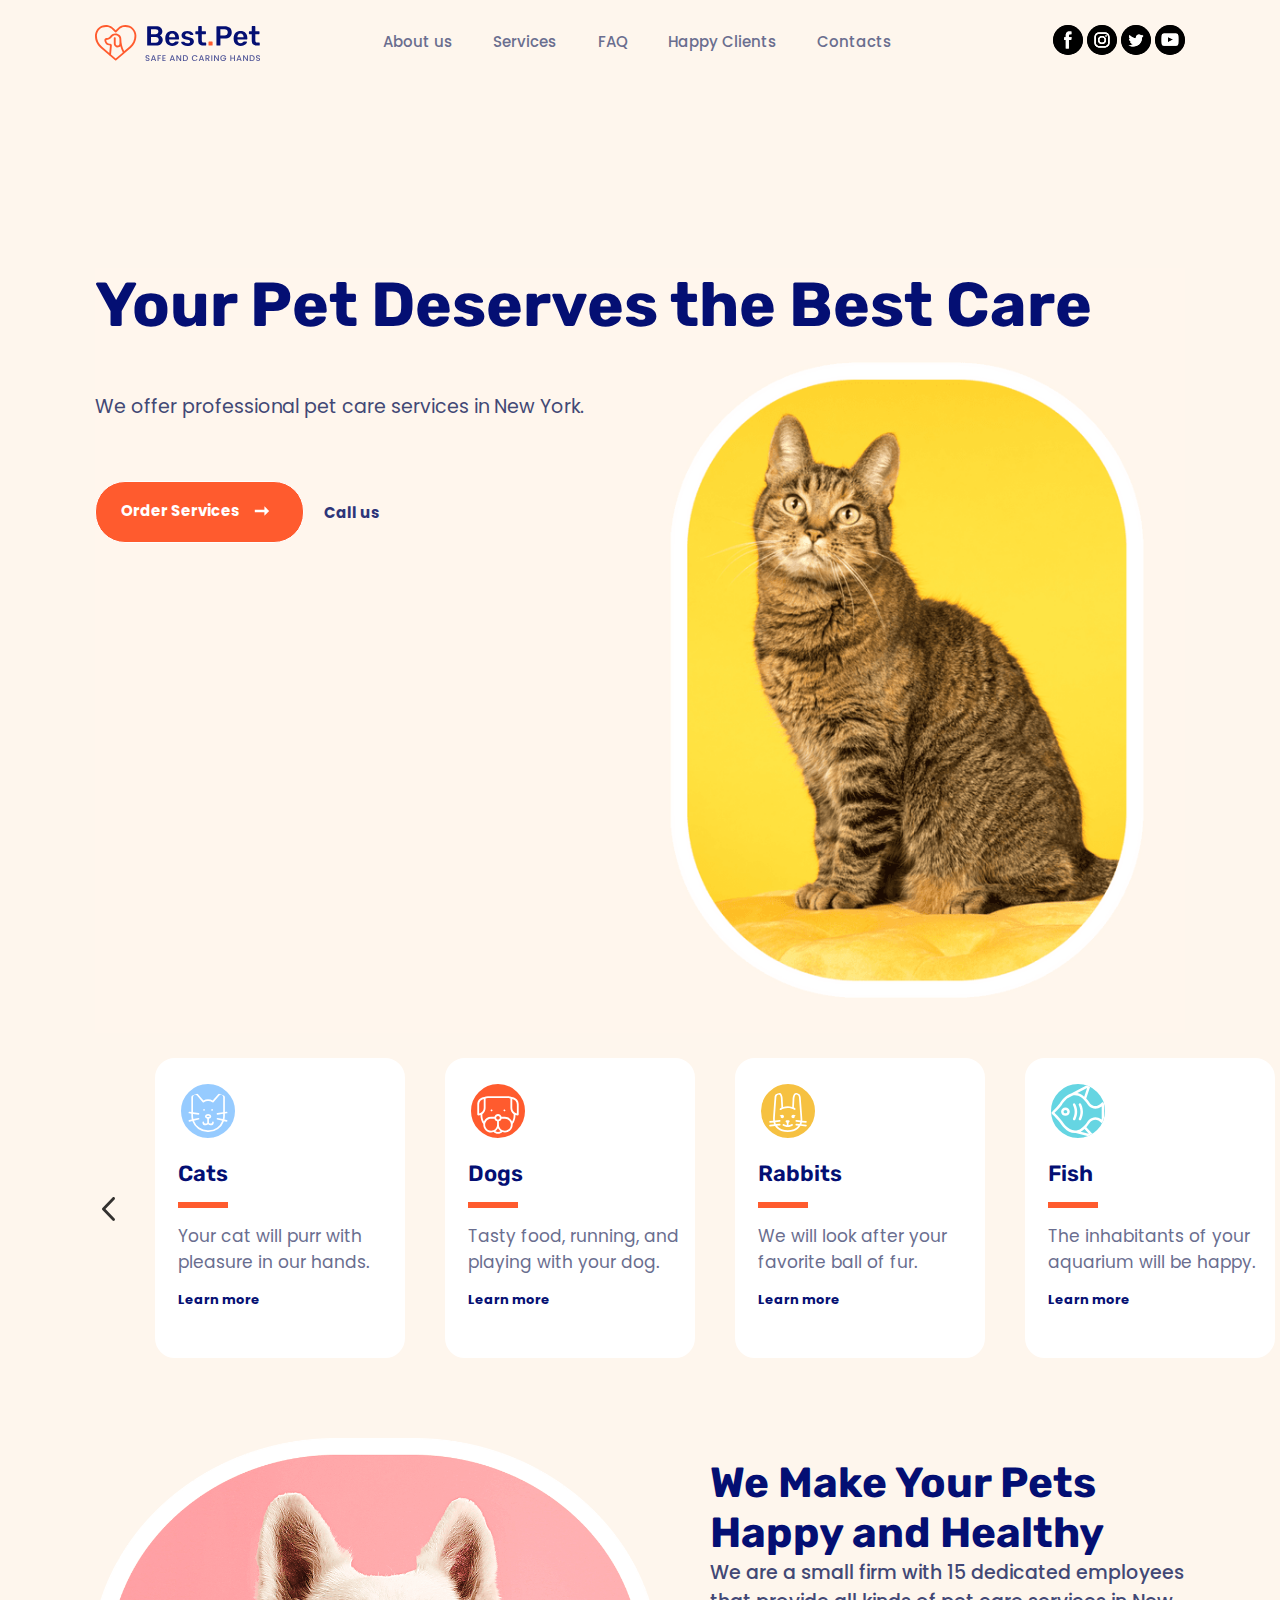
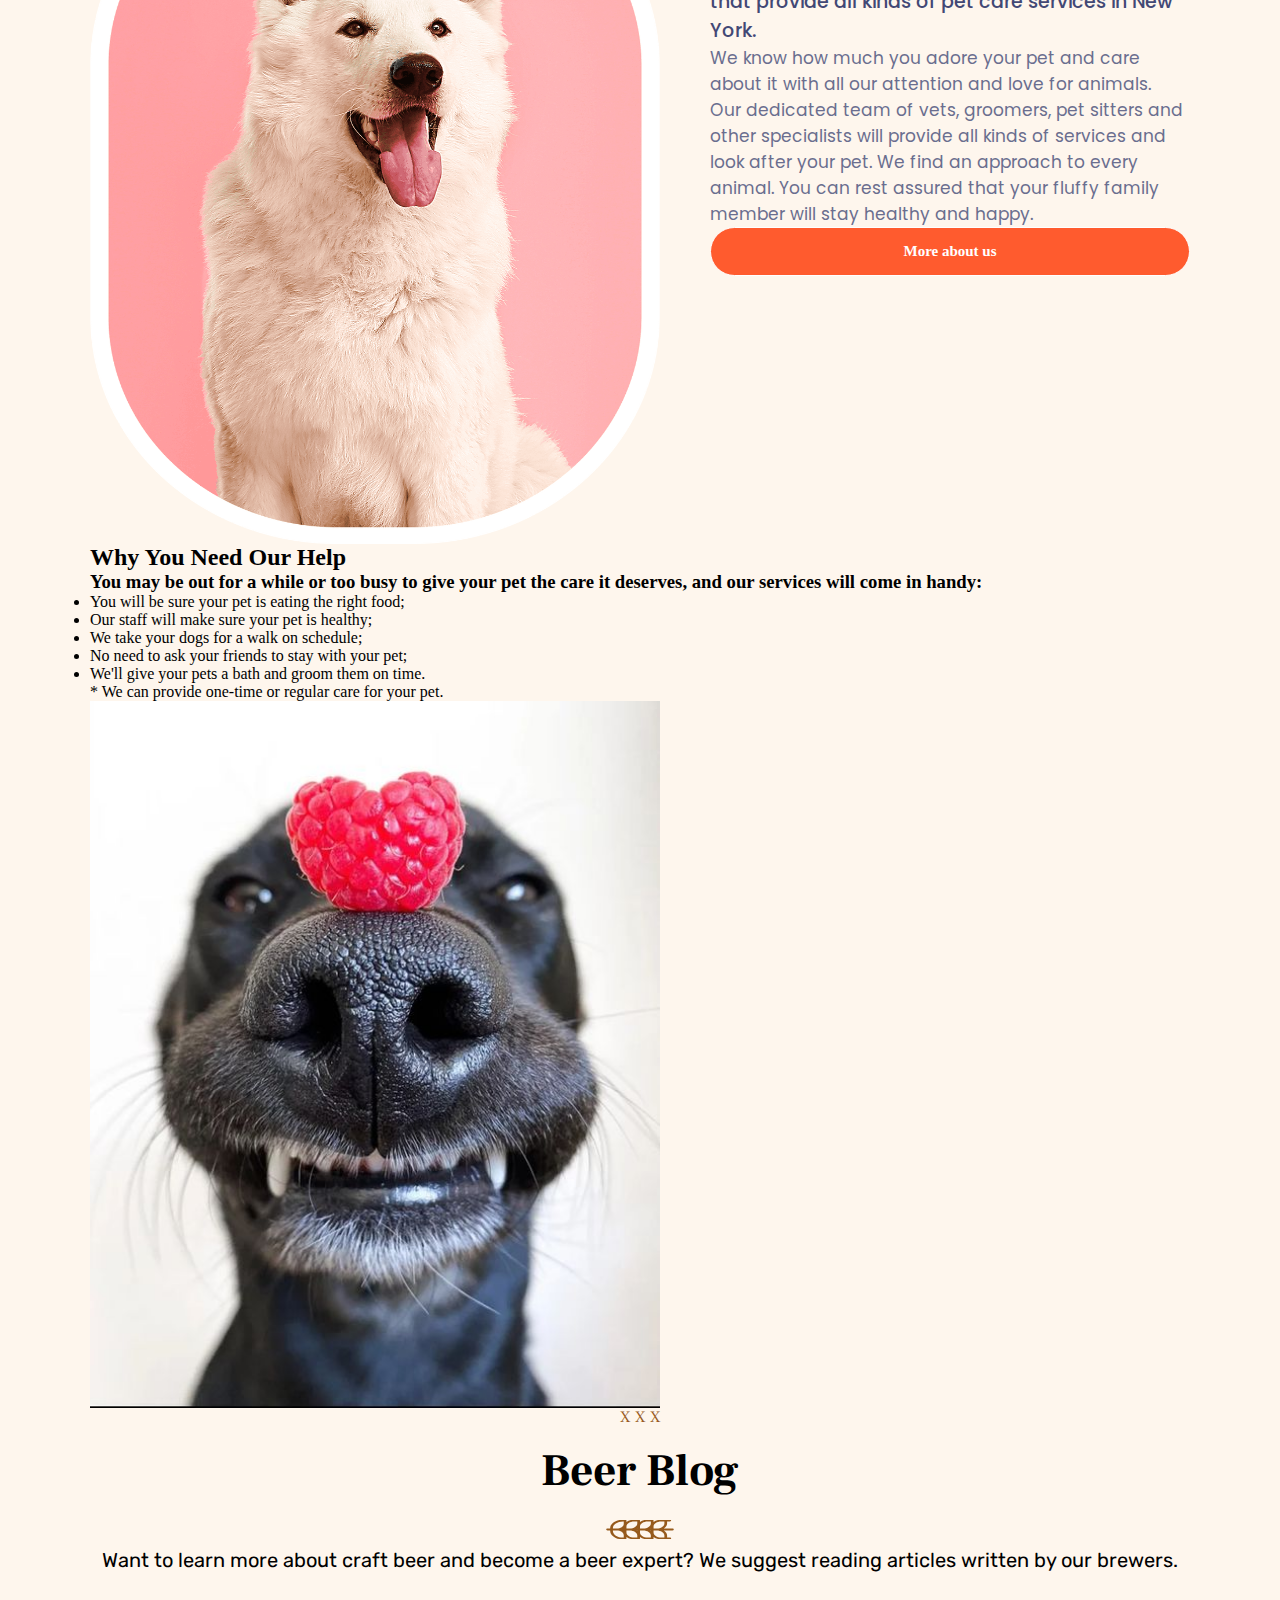
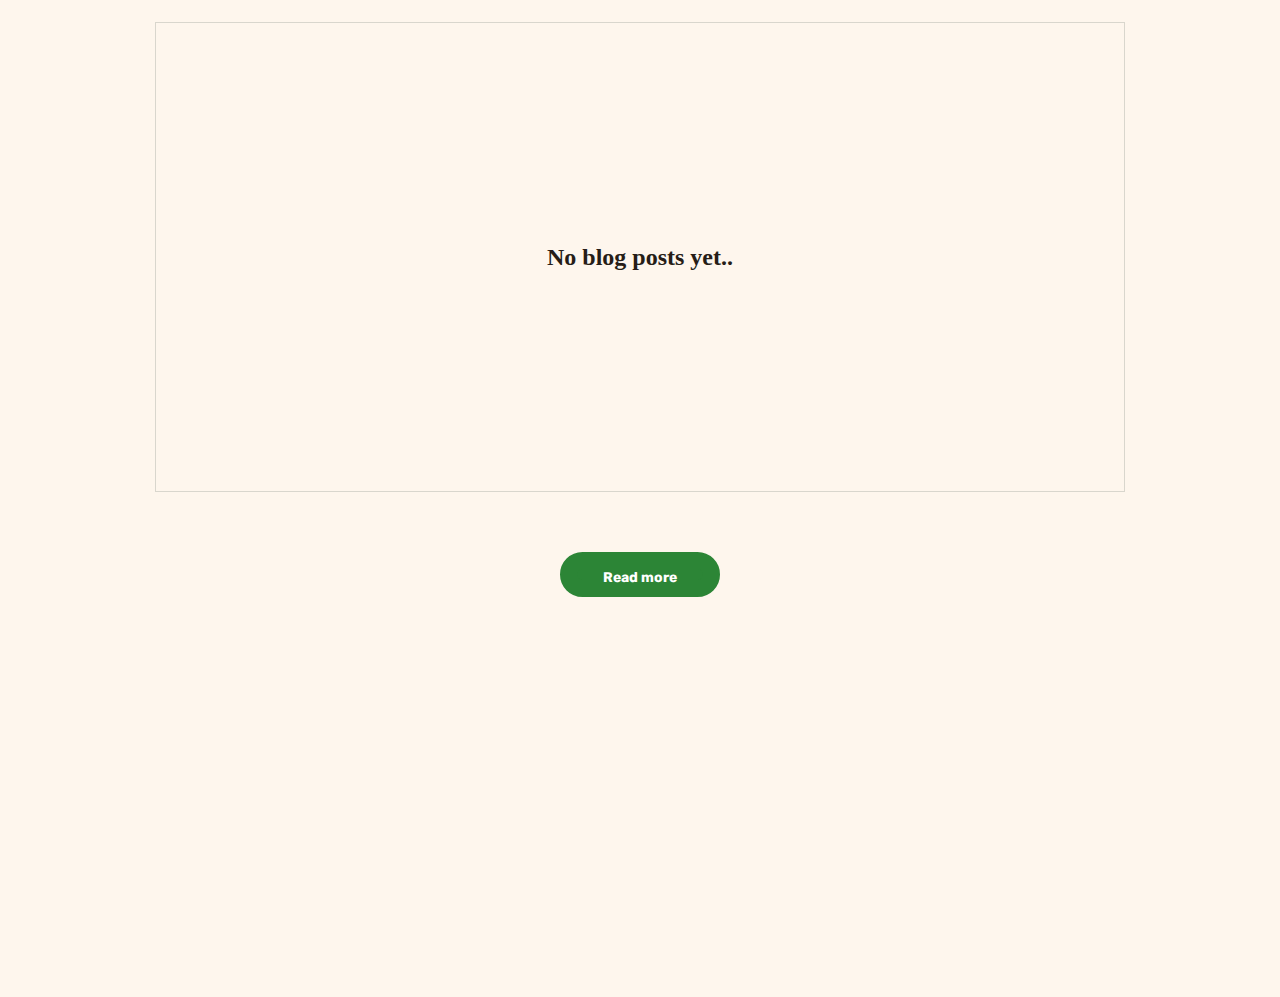
==== commit cb4132e1: "css update" ====
--- a/index.html
+++ b/index.html
@@ -23,6 +23,7 @@
                 <a class="menu__item" href="#faq">FAQ</a>
                 <a class="menu__item" href="#happy-clients">Happy Clients</a>
                 <a class="menu__item" href="contacts.html">Contacts</a>
+                <a class="menu__item header__clock" href="#"></a>
 
             </div>
             <div class="header__social-icons icon">
@@ -96,152 +97,89 @@
             <h1 class="header__title">Your Pet Deserves
                 the Best Care</h1>
             <p class="header__text"> We offer professional pet care services in New York. </p>
-        </div>
-        <div class="header__links">
-            <div class="header__button">
-                <a class="header__service-link" href="footer">Order Services</a>
-                <svg class="header__service-link-image" width="24" xmlns="http://www.w3.org/2000/svg"
-                    xmlns:xlink="http://www.w3.org/1999/xlink" version="1.1" x="0px" y="0px" viewBox="0 0 100 100"
-                    enable-background="new 0 0 100 100" xml:space="preserve" style="max-width:100%" height="100%">
-                    <path d="M59.999,55.001v15l20-20c0,0-10-10-20-20v15h-40v10H59.999z" style="" fill="currentColor">
-                    </path>
-                </svg>
-            </div>
-            <div class="header__phone">
+            <div class="header__links">
+                <div class="header__button">
+                    <a class="header__service-link" href="footer">Order Services</a>
+                    <svg class="header__service-link-image" width="24" xmlns="http://www.w3.org/2000/svg"
+                        xmlns:xlink="http://www.w3.org/1999/xlink" version="1.1" x="0px" y="0px" viewBox="0 0 100 100"
+                        enable-background="new 0 0 100 100" xml:space="preserve" style="max-width:100%" height="100%">
+                        <path d="M59.999,55.001v15l20-20c0,0-10-10-20-20v15h-40v10H59.999z" style=""
+                            fill="currentColor">
+                        </path>
+                    </svg>
+                </div>
+                <!-- <div class="header__phone-icon">
                 <svg width="24" xmlns="http://www.w3.org/2000/svg" xmlns:xlink="http://www.w3.org/1999/xlink"
                     version="1.1" x="0px" y="0px" viewBox="0 0 24 24"
                     style="enable-background:new 0 0 24 24;max-width:100%" xml:space="preserve" height="100%"></svg>
                 <path
                     d="M20,15.01c-1.172,0-2.32-0.183-3.408-0.542c-0.531-0.183-1.134-0.042-1.483,0.314l-2.157,1.629  c-2.475-1.321-4.059-2.904-5.362-5.361l1.585-2.106c0.399-0.399,0.542-0.983,0.371-1.53C9.184,6.319,9,5.17,9,4  c0-0.827-0.673-1.5-1.5-1.5H4C3.173,2.5,2.5,3.173,2.5,4c0,9.649,7.851,17.5,17.5,17.5c0.827,0,1.5-0.673,1.5-1.5v-3.49  C21.5,15.683,20.827,15.01,20,15.01z"
                     style="" fill="currentColor"></path>
+                </div> -->
                 <a class="header__phone-number" href="tel:+1(234)5678900">Call us</a>
-            </div>
+
+            </div>
+
         </div>
-        <section class="animals__range container">
-            <div class="cats-container">
-                <svg class="cat__icon" width="26" xmlns="http://www.w3.org/2000/svg" viewBox="0 0 48 48" x="0px" y="0px"
-                    style="max-width:100%" height="100%">
-                    <title style="" fill="currentColor">Pet And Animal vol.1</title>
-                    <g data-name="Layer 10" style="" fill="currentColor">
-                        <path
-                            d="M43.77344,25.299l2.14062-.30975a.99962.99962,0,1,0-.28711-1.97852l-1.85351.26819V5.83887a4.62,4.62,0,0,0-8.11817-3.01856L29.47949,9.97656a10.8373,10.8373,0,0,0-5.39062-1.37988,10.46909,10.46909,0,0,0-5.373,1.39551l-6.11523-7.124a4.62074,4.62074,0,0,0-8.126,3.00977V23.31482l-2.10156-.30408a.99962.99962,0,1,0-.28711,1.97852l2.38867.34564v2.462a18.92626,18.92626,0,0,0,.51758,4.33123l-2.98926.69513a.99985.99985,0,0,0,.22559,1.97364.95827.95827,0,0,0,.22753-.02637l3.09809-.72046a19.00853,19.00853,0,0,0,17.91266,12.739h1.31445A19.0078,19.0078,0,0,0,42.67444,34.10321l2.86951.6673a.95827.95827,0,0,0,.22753.02637.99985.99985,0,0,0,.22559-1.97364l-2.75519-.64074a18.91892,18.91892,0,0,0,.53156-4.38562ZM34.89453,32.294l5.81915,1.35327A17.0055,17.0055,0,0,1,24.78125,44.78906H23.4668a17.00562,17.00562,0,0,1-15.95191-11.195L13.10547,32.294a.99965.99965,0,0,0-.45313-1.94727L6.9386,31.67542a16.92885,16.92885,0,0,1-.464-3.87854V25.62433l6.26074.90594a.90764.90764,0,0,0,.14453.01075.99983.99983,0,0,0,.14258-1.98926l-6.54785-.94751V5.87793a2.5709,2.5709,0,0,1,1.71-2.457,2.74506,2.74506,0,0,1,.94238-.168,2.52387,2.52387,0,0,1,1.95606.918l6.44043,7.50293c.00647.02246.02142.0404.02942.06213a.95873.95873,0,0,0,.05566.11756.98112.98112,0,0,0,.12653.18786.96809.96809,0,0,0,.09033.09491.98438.98438,0,0,0,.19714.13281.94184.94184,0,0,0,.10211.05481.98506.98506,0,0,0,.35975.07257.9955.9955,0,0,0,.43511-.1.978.978,0,0,0,.093-.07276,1.00144,1.00144,0,0,0,.24237-.18951,8.1496,8.1496,0,0,1,4.834-1.4375,8.57256,8.57256,0,0,1,4.95605,1.47461,1.22631,1.22631,0,0,0,.65039.18652.99966.99966,0,0,0,.75684-.34668L37.169,4.127a2.62052,2.62052,0,0,1,4.60449,1.71192V23.56836l-6.7959.9834a.99983.99983,0,0,0,.14258,1.98926.90764.90764,0,0,0,.14453-.01075l6.50879-.94183v2.20844a16.926,16.926,0,0,1-.478,3.933l-5.94775-1.38318a.99965.99965,0,1,0-.45313,1.94727Z"
-                            style="" fill="currentColor"></path>
-                        <path
-                            d="M18.67969,21.72949a.99719.99719,0,1,0,1.41015-1.41015.636.636,0,0,0-.15039-.12989c-.0498-.02929-.10937-.05957-.16992-.08984a1.07444,1.07444,0,0,0-.18945-.04981A.97335.97335,0,0,0,19,20.09961a1.01214,1.01214,0,0,0-.32031.21973.933.933,0,0,0-.29.70019.93081.93081,0,0,0,.29.71Z"
-                            style="" fill="currentColor"></path>
-                        <path
-                            d="M28.81934,22.01953a.98023.98023,0,0,0,.70019-.29.99538.99538,0,0,0,.29981-.71.97654.97654,0,0,0-.29981-.70019.65035.65035,0,0,0-.14941-.12989c-.05078-.02929-.11035-.05957-.16992-.08984-.06055-.01953-.12012-.04-.19043-.05957a1.0052,1.0052,0,0,0-.90039.2793.97106.97106,0,0,0-.29.70019.99042.99042,0,0,0,1,1Z"
-                            style="" fill="currentColor"></path>
-                        <path
-                            d="M29.80957,34.61328a.99943.99943,0,0,0-1,1c0,.72656-.84375,1.33985-1.84277,1.33985S25.124,36.33984,25.124,35.61328V31.3a2.99875,2.99875,0,0,0,2.69629-2.676c0-1.56347-1.624-2.78906-3.69629-2.78906s-3.69531,1.22559-3.69531,2.78906A2.998,2.998,0,0,0,23.124,31.29993v4.31335c0,.72656-.84375,1.33985-1.84277,1.33985s-1.84277-.61329-1.84277-1.33985a1,1,0,0,0-2,0,3.62174,3.62174,0,0,0,3.84277,3.33985A4.08944,4.08944,0,0,0,24.124,37.84045a4.08947,4.08947,0,0,0,2.84278,1.11268,3.62174,3.62174,0,0,0,3.84277-3.33985A.99943.99943,0,0,0,29.80957,34.61328ZM22.42871,28.624c0-.27832.64356-.78906,1.69531-.78906,1.05274,0,1.69629.51074,1.69629.78906s-.64355.78809-1.69629.78809C23.07227,29.41211,22.42871,28.90234,22.42871,28.624Z"
-                            style="" fill="currentColor"></path>
-                    </g>
-                </svg>
-                <p class="cats-title">Cats</p>
-                <p class="line__divider"></p>
-                <p class="cats-text">Your cat will purr with pleasure in our hands.</p>
-                <a class="animals__range-link" href="#our-services">Learn more</a>
-            </div>
-            <div class="dogs__container">
-                <svg class="dog__icon" width="26" xmlns="http://www.w3.org/2000/svg"
-                    xmlns:xlink="http://www.w3.org/1999/xlink" version="1.1" x="0px" y="0px" viewBox="0 0 100 100"
-                    style="enable-background:new 0 0 100 100;max-width:100%" xml:space="preserve" height="100%">
-                    <path
-                        d="M79.8,11c-2.3-1.3-5-2-7.8-2H28c-2.8,0-5.5,0.8-7.8,2C11.8,11.5,5,18.5,5,27v22c0,1.1,0.9,2,2,2c1.8,0,3.4-0.3,5-0.8V51  c0,7,2.2,13.5,6.1,18.7c0,0.4-0.1,0.9-0.1,1.3c0,9.4,7.6,17,17,17c1.9,0,3.7-0.3,5.4-0.9c2.5,2.4,5.9,3.9,9.6,3.9s7.1-1.5,9.6-3.9  c1.7,0.6,3.5,0.9,5.4,0.9c9.4,0,17-7.6,17-17c0-0.4,0-0.9-0.1-1.3C85.8,64.5,88,58,88,51v-0.8c1.6,0.5,3.2,0.8,5,0.8  c1.1,0,2-0.9,2-2V27C95,18.5,88.2,11.5,79.8,11z M9,46.8V27c0-5.9,4.3-10.9,10-11.8V35C19,40.9,14.7,45.9,9,46.8z M35,84  c-7.2,0-13-5.8-13-13c0-7.2,5.8-13,13-13h7.3c0.7,2.8,2.9,5,5.7,5.7V71C48,78.2,42.2,84,35,84z M46,56c0-2.2,1.8-4,4-4s4,1.8,4,4  c0,2.2-1.8,4-4,4S46,58.2,46,56z M50,87c-2.1,0-4.1-0.7-5.7-1.8c2.4-1.6,4.3-3.7,5.7-6.2c1.3,2.5,3.3,4.7,5.7,6.2  C54.1,86.3,52.1,87,50,87z M65,84c-7.2,0-13-5.8-13-13v-7.3c2.8-0.7,5-2.9,5.7-5.7H65c7.2,0,13,5.8,13,13C78,78.2,72.2,84,65,84z   M84,51c0,4.8-1.2,9.3-3.4,13.3C78,58.3,72,54,65,54h-7.3c-0.9-3.4-4-6-7.7-6s-6.8,2.6-7.7,6H35c-7,0-13,4.3-15.6,10.3  c-2.2-4-3.4-8.5-3.4-13.3v-2.8c4.2-2.9,7-7.7,7-13.2V14.1c1.5-0.7,3.2-1.1,5-1.1h44c1.8,0,3.5,0.4,5,1.1V35c0,5.5,2.8,10.3,7,13.2  V51z M91,46.8c-5.7-0.9-10-5.9-10-11.8V15.2c5.7,1,10,5.9,10,11.8V46.8z M37.4,38.6C37.8,39,38,39.5,38,40c0,0.5-0.2,1-0.6,1.4  C37,41.8,36.5,42,36,42c-0.1,0-0.3,0-0.4,0c-0.1,0-0.2-0.1-0.4-0.1c-0.1,0-0.2-0.1-0.3-0.2s-0.2-0.1-0.3-0.2C34.2,41,34,40.5,34,40  c0-0.5,0.2-1,0.6-1.4c0.1-0.1,0.2-0.2,0.3-0.2s0.2-0.1,0.3-0.2c0.1,0,0.2-0.1,0.4-0.1c0.3,0,0.5,0,0.8,0c0.1,0,0.2,0.1,0.4,0.1  c0.1,0.1,0.2,0.1,0.3,0.2S37.3,38.5,37.4,38.6z M66,39.6c0,0.1,0,0.3,0,0.4s0,0.3,0,0.4c0,0.1-0.1,0.2-0.1,0.4  c0,0.1-0.1,0.2-0.2,0.3c-0.1,0.1-0.1,0.2-0.2,0.3C65,41.8,64.5,42,64,42s-1-0.2-1.4-0.6C62.2,41,62,40.5,62,40c0-0.1,0-0.3,0-0.4  c0-0.1,0.1-0.2,0.1-0.4c0-0.1,0.1-0.2,0.2-0.3c0.1-0.1,0.1-0.2,0.2-0.3c0.7-0.7,2.1-0.7,2.8,0c0.1,0.1,0.2,0.2,0.2,0.3  c0.1,0.1,0.1,0.2,0.2,0.3C65.9,39.4,65.9,39.5,66,39.6z"
-                        style="" fill="currentColor"></path>
-                </svg>
-                <p class="dogs-title">Dogs</p>
-                <p class="line__divider">
-                </p>
-                <p class="dogs-text">Tasty food, running, and playing with your dog.</p>
-                <a class="animals__range-link" class="" href="#our-services">Learn more</a>
-            </div>
-            <div class="rabbits__container">
-                <svg class="rebbits__icon" width="26" xmlns="http://www.w3.org/2000/svg"
-                    xmlns:xlink="http://www.w3.org/1999/xlink" version="1.1" x="0px" y="0px" viewBox="0 0 400 400"
-                    enable-background="new 0 0 400 400" xml:space="preserve" style="max-width:100%" height="100%">
-                    <g style="" fill="currentColor">
-                        <path
-                            d="M160.604,239.123c0-9.047-7.332-16.383-16.383-16.383c-2.57,0-4.992,0.608-7.156,1.663   c-6.813,1.251-16.638,2.363-20.505-0.624c0,0,4.29,7.256,12.27,9.775c-0.63,1.74-0.992,3.61-0.992,5.568   c0,9.049,7.334,16.384,16.383,16.384C153.271,255.507,160.604,248.172,160.604,239.123z"
-                            style="" fill="currentColor"></path>
-                        <path
-                            d="M236.477,312.865c-0.75,0.358-1.56,0.754-2.426,1.176c-6.742,3.291-17.254,8.406-29.051,10.063v-23.737   c5.335-3.415,11.118-8.481,11.118-14.411c0-11.001-8.92-10.204-19.919-10.204c-11,0-19.917-0.797-19.917,10.204   c0,6.152,6.227,11.378,11.718,14.791v23.016c-10.921-1.935-20.579-6.631-26.909-9.721c-0.865-0.423-1.674-0.817-2.423-1.176   c-4.235-2.023-9.31-0.232-11.335,4.002c-2.025,4.235-0.233,9.311,4.002,11.336c0.711,0.34,1.479,0.715,2.3,1.115   c9.451,4.612,25.269,12.332,43.936,12.332s34.485-7.719,43.937-12.331c0.822-0.401,1.591-0.776,2.302-1.116   c4.235-2.025,6.027-7.1,4.003-11.335C245.786,312.634,240.713,310.841,236.477,312.865z"
-                            style="" fill="currentColor"></path>
-                        <path
-                            d="M375.899,319.048l-45.691-4.86c2.353-5.539,4.266-11.313,5.751-17.293l38.142,4.058c0.306,0.032,0.609,0.049,0.91,0.049   c4.29,0,7.978-3.239,8.441-7.602c0.497-4.668-2.885-8.855-7.553-9.352l-36.983-3.935c0.522-4.841,0.794-9.791,0.794-14.85   c0-15.766-9.948-135.385-10.365-140.382l-4.899-67.208c-0.131-23.868-14.937-49.107-42.271-49.107   c-13.987,0-37.439,9.004-37.5,69.237l-3.628,67.891c-14.019-4.506-28.732-6.848-43.62-6.848c-15.504,0-30.772,2.523-45.269,7.382   L148.5,77.771C148.44,17.509,124.987,8.5,111,8.5c-27.325,0-42.369,25.188-42.511,49.016L63,124.572c0,0.012,0,0.024,0,0.037   s0.235,0.024,0.234,0.036c-0.357,5.129-8.631,125.775-8.631,140.486c0,5.309,0.36,10.497,0.935,15.566l-31.466,3.351   c-4.668,0.496-8.035,4.684-7.539,9.352c0.464,4.362,4.159,7.602,8.45,7.602c0.3,0,0.607-0.017,0.913-0.049l32.751-3.484   c1.522,5.979,3.482,11.745,5.874,17.28l-40.42,4.3c-4.668,0.496-8.049,4.684-7.553,9.352c0.464,4.362,4.151,7.602,8.442,7.602   c0.3,0,0.604-0.017,0.909-0.049l47.255-5.027c6.393,9.894,14.405,18.826,23.976,26.654c25.524,20.878,61.069,32.375,100.086,32.375   c39.027,0,74.569-11.473,100.081-32.304c9.78-7.986,17.928-17.131,24.388-27.274l52.416,5.576c0.306,0.032,0.609,0.049,0.91,0.049   c4.29,0,7.978-3.239,8.441-7.602C383.949,323.731,380.567,319.544,375.899,319.048z M197.216,372.954   c-40.455,0-81.139-13.991-104.792-44.079l27.475-2.923c4.668-0.496,8.05-4.684,7.553-9.352c-0.496-4.668-4.685-8.046-9.351-7.553   l-35.818,3.811c-2.668-5.355-4.877-11.09-6.577-17.205l44.193-4.701c4.668-0.496,8.05-4.684,7.553-9.352   c-0.496-4.667-4.685-8.044-9.351-7.553l-45.62,4.854c-0.498-4.425-0.758-9.013-0.758-13.771c0-11.299,5.694-96.016,8.708-139.268   l5.271-67.338c0.017-0.221,0.026-0.442,0.026-0.664c0-9.001,4.54-32.361,25.272-32.361c19.021,0,20.5,40.184,20.5,52.5   c0,0.151,0.004,0.302,0.012,0.454l3.983,74.555c-4.632,2.241-9.156,4.732-13.543,7.483c-3.978,2.493-5.181,7.739-2.687,11.716   c1.614,2.574,4.38,3.986,7.21,3.986c1.542,0,3.104-0.419,4.506-1.299c19.879-12.462,42.855-19.049,66.444-19.049   c22.563,0,44.681,6.063,63.961,17.533c4.033,2.401,9.251,1.076,11.65-2.958c2.4-4.035,1.076-9.251-2.959-11.651   c-4.016-2.389-8.142-4.567-12.356-6.539l3.94-73.744c0.008-0.151,0.012-0.302,0.012-0.454c0-13.661,1.393-25.588,4.026-34.493   c5.315-17.974,13.714-17.974,16.474-17.974c20.732,0,25.272,23.408,25.272,32.428c0,0.206,0.008,0.412,0.022,0.618l4.928,67.593   c3.567,42.826,10.313,127.003,10.313,139.058c0,4.502-0.235,8.851-0.684,13.053l-40.127-4.269   c-4.668-0.491-8.855,2.885-9.352,7.553c-0.497,4.668,2.885,8.855,7.553,9.352l38.812,4.129c-1.657,6.118-3.828,11.854-6.453,17.218   l-30.56-3.251c-4.668-0.493-8.855,2.884-9.352,7.553c-0.497,4.668,2.885,8.855,7.553,9.352l22.376,2.381   C278.895,358.796,237.938,372.954,197.216,372.954z"
-                            style="" fill="currentColor"></path>
-                        <path
-                            d="M277.604,223.779c-3.867,2.987-13.691,1.875-20.505,0.624c-2.164-1.055-4.586-1.663-7.156-1.663   c-9.051,0-16.383,7.336-16.383,16.383c0,9.049,7.332,16.384,16.383,16.384c9.049,0,16.383-7.335,16.383-16.384   c0-1.958-0.361-3.828-0.991-5.568C273.314,231.035,277.604,223.779,277.604,223.779z"
-                            style="" fill="currentColor"></path>
-                    </g>
-                </svg>
-                <p class="rabbits-title">Rabbits</p>
-                <p class="line__divider">
-                </p>
-                <p class="rabbits-text">We will look after your favorite ball of fur.</p>
-                <a class="animals__range-link" href="#our-services">Learn more</a>
-            </div>
-            <div class="fish__container">
-                <svg class="fish__icon" width="26" xmlns:dc="http://purl.org/dc/elements/1.1/"
-                    xmlns:cc="http://creativecommons.org/ns#" xmlns:rdf="http://www.w3.org/1999/02/22-rdf-syntax-ns#"
-                    xmlns:svg="http://www.w3.org/2000/svg" xmlns="http://www.w3.org/2000/svg"
-                    xmlns:sodipodi="http://sodipodi.sourceforge.net/DTD/sodipodi-0.dtd"
-                    xmlns:inkscape="http://www.inkscape.org/namespaces/inkscape" preserveAspectRatio="xMidYMid"
-                    viewBox="0 0 63 64" version="1.1" x="0px" y="0px" style="max-width:100%" height="100%">
-                    <defs style="" fill="currentColor">
-                        <style style="" fill="currentColor">
-                            .cls-3 {
-                                fill: #000000;
-                            }
-                        </style>
-                    </defs>
-                    <path style=""
-                        d="M 45.03125 0 C 44.739625 -0.031125 44.458 0.0445 44.1875 0.1875 L 23.9375 10.9375 C 16.015429 13.206375 10.758579 21.581466 10.09375 22.6875 C 5.32775 28.5605 0.51575 33.11225 0.46875 33.15625 C 0.16575 33.44225 -0.002 33.834 0 34.25 C 0.002 34.666 0.16375 35.06075 0.46875 35.34375 C 0.51875 35.38975 5.489 39.97675 10.25 45.84375 C 11.022 47.14375 17.8925 58.1875 27.9375 58.1875 C 28.235066 58.1875 28.516033 58.175645 28.8125 58.15625 L 48.375 62.96875 C 48.494 62.99775 48.631 63 48.75 63 C 49.269 63 49.75625 62.74125 50.03125 62.28125 C 50.36925 61.71625 50.28475 60.989 49.84375 60.5 L 41.375 51.125 C 42.732603 49.642435 44.066325 47.94486 45.375 46 C 45.4 45.965 47.93625 42.40625 51.90625 42.40625 C 54.37125 42.40625 57.03075 43.75125 59.71875 46.40625 C 60.15075 46.83125 60.91375 46.94975 61.46875 46.71875 C 62.02775 46.48575 62.59375 45.9175 62.59375 45.3125 L 62.59375 23.28125 C 62.59375 22.67725 62.02775 22.107 61.46875 21.875 C 60.91275 21.642 60.055 21.7615 59.625 22.1875 C 56.943 24.8355 54.331 26.1875 51.875 26.1875 C 47.907 26.1875 45.398 22.5955 45.375 22.5625 C 44.021933 20.551768 42.654275 18.798201 41.25 17.28125 L 46.3125 1.96875 C 46.5045 1.38675 46.31175 0.73975 45.84375 0.34375 C 45.60975 0.14625 45.322875 0.031125 45.03125 0 z M 42.28125 4.59375 L 38.84375 14.96875 C 36.231668 12.712618 33.530461 11.274779 30.78125 10.6875 L 42.28125 4.59375 z M 27.9375 13.375 C 33.0335 13.375 38.142 17.031 43 24.25 C 43.136 24.452 46.50375 29.1875 52.09375 29.1875 C 54.51675 29.1875 56.59375 28.30325 59.59375 26.53125 L 59.59375 42.0625 C 56.59375 40.2865 54.4925 39.375 52.0625 39.375 C 46.4745 39.375 43.012 44.1095 42.875 44.3125 C 38.019 51.5285 32.9975 55.1875 27.9375 55.1875 C 19.2335 55.1875 12.84525 44.359 12.78125 44.25 C 12.74225 44.182 12.70525 44.1225 12.65625 44.0625 C 9.07725 39.6405 5.44825 35.96175 3.65625 34.21875 C 5.40725 32.48675 8.939 28.899 12.5 24.5 C 12.548 24.441 12.61725 24.3785 12.65625 24.3125 C 12.696081 24.243586 15.286143 19.880329 19.40625 16.6875 C 19.501756 16.659441 19.59625 16.610875 19.6875 16.5625 L 24.78125 13.84375 C 25.798328 13.547459 26.839375 13.375 27.9375 13.375 z M 26.75 22.84375 C 26.557344 22.868156 26.36575 22.928 26.1875 23.03125 C 25.4715 23.44425 25.214 24.3455 25.625 25.0625 C 25.799 25.3655 29.82975 32.58625 25.59375 40.90625 C 25.21775 41.64525 25.512 42.53025 26.25 42.90625 C 26.468 43.01625 26.7075 43.0625 26.9375 43.0625 C 27.4835 43.0625 28.01625 42.77 28.28125 42.25 C 33.27825 32.434 28.42575 23.9205 28.21875 23.5625 C 27.906 23.02625 27.327969 22.770531 26.75 22.84375 z M 33.59375 22.84375 C 33.400969 22.868156 33.20975 22.928 33.03125 23.03125 C 32.31525 23.44425 32.089 24.3455 32.5 25.0625 C 32.674 25.3655 36.70475 32.58625 32.46875 40.90625 C 32.09275 41.64525 32.387 42.53025 33.125 42.90625 C 33.343 43.01625 33.55225 43.0625 33.78125 43.0625 C 34.32725 43.0625 34.86 42.77 35.125 42.25 C 40.122 32.434 35.30175 23.9205 35.09375 23.5625 C 34.78175 23.02625 34.172094 22.770531 33.59375 22.84375 z M 16.625 27.875 C 13.789 27.875 11.46875 30.0995 11.46875 32.8125 C 11.46875 35.5245 13.789 37.71875 16.625 37.71875 C 19.461 37.71875 21.78125 35.5245 21.78125 32.8125 C 21.78125 30.0995 19.461 27.875 16.625 27.875 z M 16.625 30.875 C 17.807 30.875 18.78125 31.7535 18.78125 32.8125 C 18.78125 33.8705 17.807 34.71875 16.625 34.71875 C 15.443 34.71875 14.46875 33.8705 14.46875 32.8125 C 14.46875 31.7535 15.443 30.875 16.625 30.875 z M 39.28125 53.25 L 44.34375 58.875 L 34.65625 56.5 C 36.210665 55.700619 37.773641 54.607044 39.28125 53.25 z "
-                        fill="currentColor" fill-rule="evenodd"></path>
-                </svg>
-                <p class="fish-title">Fish</p>
-                <p class="line__divider"></p>
-                <p class="fish-text">The inhabitants of your aquarium will be happy.</p>
-                <a class="animals__range-link" href="#our-services">Learn more</a>
-            </div>
-            <div class="turtles__container">
-                <svg class="turtles__icon" width="26" xmlns="http://www.w3.org/2000/svg"
-                    xmlns:xlink="http://www.w3.org/1999/xlink" version="1.1" viewBox="0 0 96 96" x="0px" y="0px"
-                    style="max-width:100%" height="100%">
-                    <path
-                        d="M6.744 53.932c-0.836 0-1.616-0.532-1.904-1.368-2.104-6.32-0.916-23.080 16.396-31.688 5.252-2.62 10.356-3.944 15.14-3.944 12.948 0 20.396 9.36 23.964 13.86 0.632 0.796 0.728 2.132 0 2.852-3.168 3.172-7.4 6.164-12.92 9.144-9.84 5.308-20.18 7.096-28.488 8.54-4.492 0.776-8.376 1.448-11.568 2.504-0.208 0.072-0.42 0.1-0.62 0.1zM36.376 20.932c-4.168 0-8.664 1.188-13.368 3.532-13.548 6.74-15.56 19.084-14.784 24.932 3.012-0.808 6.432-1.416 10.024-2.028 8.432-1.456 18.004-3.108 27.264-8.108 4.444-2.404 7.964-4.76 10.7-7.232-3.616-4.4-9.956-11.096-19.836-11.096z"
-                        fill="currentColor" style=""></path>
-                    <path
-                        d="M66.036 81.412c-5.484 0-8.86-3.38-10.88-5.4-0.34-0.344-0.784-0.78-1.052-1l-6.52 0.020c-6.244 0-13.392-0.104-20.212-1.252-1.732 3.848-5.624 6.156-10.584 6.156-1.764 0-3.54-0.292-5.136-0.868-1.448-0.516-3.42-1.416-3.864-3.304-0.468-2.048 1.108-3.628 2.628-5.18 0.52-0.524 1.076-1.084 1.564-1.664-3.604-0.704-7.076-1.196-9.736-0.868-0.704 0.084-1.416-0.204-1.836-0.764-0.432-0.58-0.536-1.324-0.252-1.98 3.004-7.24 11.732-8.752 21.824-10.492 8.436-1.46 18-3.116 27.26-8.116 14.48-7.808 16.592-13.936 18.636-19.88 0.788-2.276 1.6-4.636 3.096-6.916 2.872-4.4 6.536-5.312 9.096-5.312 4.376 0 9.232 2.796 12.672 7.268 2.916 3.808 3.952 8.964 2.78 13.796-0.852 3.524-2.772 6.232-5.264 7.404-1.672 0.78-3.416 1.196-5.18 1.196v0c-2.428 0-4.796-0.82-6.516-2.196-4.584 4.368-6.572 9.28-8.484 14.056-0.72 1.764-1.408 3.476-2.188 5.072-0.328 4.484 2.064 7.868 3.992 10.6 1.612 2.296 3.016 4.272 2.104 6.392-0.896 2.084-3.56 2.752-6.296 3.148-0.6 0.052-1.128 0.084-1.652 0.084zM54.456 71.012c1.352 0 2.312 0.96 3.528 2.176 1.956 1.948 4.712 4.684 9.192 4.148 2.64-0.388 3.176-0.848 3.236-0.904-0.18-0.084-1.104-1.412-1.788-2.368-2.108-2.992-5.3-7.528-4.664-13.672 0.024-0.252 0.088-0.476 0.204-0.7 0.808-1.588 1.5-3.316 2.216-5.096 2.184-5.416 4.652-11.556 11.012-16.86 0.428-0.36 1-0.524 1.556-0.444s1.056 0.38 1.376 0.836c0.732 1.048 2.492 2.1 4.78 2.1v0c1.164 0 2.328-0.272 3.468-0.816 1.376-0.648 2.532-2.416 3.084-4.72 0.688-2.836 0.504-7.068-2.080-10.416-2.708-3.524-6.336-5.716-9.492-5.716-2.296 0-4.24 1.18-5.752 3.5-1.224 1.876-1.916 3.9-2.664 6.040-2.188 6.344-4.668 13.54-20.528 22.084-9.836 5.308-20.172 7.088-28.476 8.536-7.328 1.268-13.436 2.336-16.756 5.26 3.016 0.204 6.4 0.852 9.652 1.568 0.564 0.112 1.048 0.472 1.32 0.972 0.28 0.5 0.332 1.088 0.144 1.636-0.752 2.184-2.416 3.864-3.752 5.228-0.424 0.42-1.008 1.024-1.34 1.432 0.216 0.112 0.556 0.268 1.068 0.456 1.172 0.416 2.488 0.64 3.8 0.64 1.832 0 6.22-0.484 7.332-4.916 0.252-1.032 1.268-1.68 2.328-1.476 6.972 1.38 14.568 1.492 21.14 1.492h6.856z"
-                        fill="currentColor" style=""></path>
-                    <path d="M83.596 29.012c0 1.105-0.895 2-2 2s-2-0.895-2-2c0-1.105 0.895-2 2-2s2 0.895 2 2z"
-                        fill="currentColor" style=""></path>
-                </svg>
-                <p class="turtles-title">Turtles</p>
-                <p class="line__divider"></p>
-                <p class="turtles-text">Your cold-blooded pets will stay healthy.</p>
-                <a class="animals__range-link" href="#our-services">Learn more</a>
-            </div>
-            <div class="birds__container">
-                <svg class="birds-icon" width="26" xmlns="http://www.w3.org/2000/svg" xmlns:xlink="http://www.w3.org/1999/xlink" version="1.1" x="0px"
-                    y="0px" viewBox="0 0 100 100" enable-background="new 0 0 100 100" xml:space="preserve"
-                    style="max-width:100%" height="100%">
-                    <path
-                        d="M97.903,26.352c-0.275-0.947-1.094-1.634-2.073-1.741l-11.793-1.298C80.833,15.414,75.54,9.837,68.655,7.136  c-2.321-0.91-4.796-1.371-7.354-1.371c-11.307,0-21.485,8.891-22.688,19.82c-0.263,2.388-0.15,4.751,0.312,7.022L20.23,17.048  c-0.521-0.434-1.197-0.629-1.871-0.544c-0.672,0.087-1.278,0.45-1.671,1.002c-0.19,0.267-18.212,26.148,2.035,47.7  C13.354,69.614,5.006,76.153,3.195,77.569c-0.568,0.444-0.909,1.116-0.934,1.837c-0.025,0.719,0.271,1.413,0.807,1.895  c7.898,7.096,17.667,11.462,28.25,12.626c1.855,0.204,3.738,0.308,5.595,0.308c0.002,0,0.001,0,0.003,0  c25.806,0,47.4-19.372,50.229-45.062c0.443-4.042,0.47-8.275,0.079-12.33l9.864-7.909C97.856,28.317,98.178,27.298,97.903,26.352z   M83.133,33.875c-0.657,0.527-0.996,1.356-0.896,2.193c0.494,4.095,0.517,8.442,0.062,12.572  c-2.556,23.217-22.068,40.723-45.387,40.721c-1.68,0-3.383-0.093-5.063-0.278c-8.589-0.944-16.584-4.223-23.293-9.524  c3.991-3.137,11.395-8.987,15.349-12.321c0.532-0.448,0.847-1.102,0.865-1.797c0.019-0.694-0.26-1.364-0.767-1.841  c-16.798-15.795-8.421-34.607-4.749-41.024l26.475,22.032c1.012,0.843,2.512,0.728,3.384-0.26c0.873-0.988,0.802-2.49-0.161-3.391  c-4.106-3.846-6.109-9.255-5.496-14.84c0.939-8.536,8.944-15.48,17.844-15.48c1.947,0,3.823,0.348,5.575,1.035  c6.038,2.369,10.457,7.329,13.133,14.742c0.348,0.963,1.246,1.578,2.228,1.602l7.215,0.794L83.133,33.875z"
-                        style="" fill="currentColor"></path>
-                    <path
-                        d="M63.789,19.709c-3.949-0.436-7.401,2.418-7.827,6.275c-0.429,3.887,2.387,7.398,6.274,7.826  c0.263,0.029,0.523,0.043,0.782,0.043c3.62,0,6.649-2.715,7.046-6.317C70.492,23.649,67.678,20.138,63.789,19.709z M65.221,27.003  c-0.134,1.21-1.226,2.094-2.451,1.964c-1.216-0.134-2.098-1.233-1.963-2.449c0.123-1.128,1.07-1.979,2.203-1.979  c0.081,0,0.164,0.004,0.246,0.013C64.473,24.687,65.354,25.787,65.221,27.003z"
-                        style="" fill="currentColor"></path>
-                </svg>
-                <p class="birds-title">Birds</p>
-                <p class="line__divider"></p>
-                <p class="birds-text">We will feed your birds, clean the cage, etc.</p>
-                <a class="animals__range-link" href="#our-services">Learn more</a>
-            </div>
-
-        </section>
+        <div class="animals__range-container">
+            <!-- Carousel -->
+            <div class="animals-range__carousel">
+                <button class="carousel__btn-prev">
+                    <svg class="arrow-svg_1j4" viewBox="0 0 30 30">
+                        <defs>
+                            <path
+                                d="M19.533 15l-9.1-9.45c-.577-.6-.577-1.5 0-2.1.578-.6 1.445-.6 2.023 0l10.11 10.5c.29.3.434.75.434 1.05 0 .45-.144.75-.433 1.05l-10.111 10.5c-.29.3-.578.45-1.012.45-.433 0-.722-.15-1.01-.45-.578-.6-.578-1.5 0-2.1l9.1-9.45z"
+                                id="a-1673289273678"></path>
+                        </defs>
+                        <use fill-rule="nonzero" opacity=".8" xlink:href="#a-1673289273678"></use>
+                    </svg>
+                </button>
+
+                <div class="carousel__slide-container"></div>
+                <button class="carousel__btn-next">
+                    <svg class="arrow-svg_1j4" viewBox="0 0 30 30">
+                        <defs>
+                            <path
+                                d="M19.533 15l-9.1-9.45c-.577-.6-.577-1.5 0-2.1.578-.6 1.445-.6 2.023 0l10.11 10.5c.29.3.434.75.434 1.05 0 .45-.144.75-.433 1.05l-10.111 10.5c-.29.3-.578.45-1.012.45-.433 0-.722-.15-1.01-.45-.578-.6-.578-1.5 0-2.1l9.1-9.45z"
+                                id="a-1673289273678"></path>
+                        </defs>
+                        <use fill-rule="nonzero" opacity=".8" xlink:href="#a-1673289273678"></use>
+                    </svg>
+                </button>
+
+            </div>
+            <!-- End carousel -->
+
+        </div>
     </header>
     <main class="main">
+        <section class="about__us container">
+            <div class="about-us__content">
+                <img class="about-us__image" src="img/white-dog.png" alt="White dog">
+                <div class="about-us__text">
+                    <p class="about-us__title">
+                        We Make Your Pets Happy and Healthy
+                    </p>
+                    <p class="about-us__subtitle">
+                        We are a small firm with 15 dedicated employees that provide all kinds of pet care services in
+                        New York.
+                    </p>
+                    <p class="about-us__main-text1">
+                        We know how much you adore your pet and care about it with all our attention and love for
+                        animals.
+                        </p>
+                    <p class="about-us__main-text2"> Our dedicated team of vets, groomers, pet sitters and other specialists will provide all kinds
+                        of services and look after your pet. We find an approach to every animal. You can rest assured
+                        that your fluffy family member will stay healthy and happy. 
+                    </p>
+
+                       
+                    
+                    <a class="about-us__button" href="#">More about us</a>
+                </div>
+            </div>
+
+        </section>
         <section class="help">
             <h2 class="help__title">Why You Need Our Help</h2>
             <h3 class="help__subtitle">You may be out for a while or too busy to give your pet the care it deserves, and
@@ -260,7 +198,7 @@
                 <img width="570" class="help__image" src="img/black-dog.jpg" alt="Black-dog">
             </div>
         </section>
-        <section class="blog">
+        <section class="blog blog__container">
             <div class="header__blog">
                 <p class="separator">X X X</p>
                 <h2 class="blog__title">Beer Blog</h2>
@@ -269,10 +207,11 @@
                     reading
                     articles written by our brewers.</p>
             </div>
-            <article class="blog-articles">
-                <h3 class="blog__text">No blog posts yet..</h3>
-            </article>
+            <div class="articles">
+                <h3 class="articles__text">No blog posts yet..</h3>
+            </div>
             <a class="blog__button" href="blog.html">Read more</a>
+
 
 
         </section>
@@ -280,7 +219,10 @@
     <footer>
 
     </footer>
-
+    <script src="js/header.js"></script>
+    <script src="js/headerclock.js"></script>
+    <script src="js/blogtext.js"></script>
+    <script src="js/animals-carousel.js"></script>
 </body>
 
 </html>--- a/css/index.css
+++ b/css/index.css
@@ -2,7 +2,9 @@
 @import url(controls.css);
 @import url(headers.css);
 @import url(animals-range.css);
+@import url(animals-range-carousel.css);
 @import url(main.css);
+@import url(about-us.css);
 @import url(footer.css);
 @import url(blog.css);
 @import url(blogpage.css);
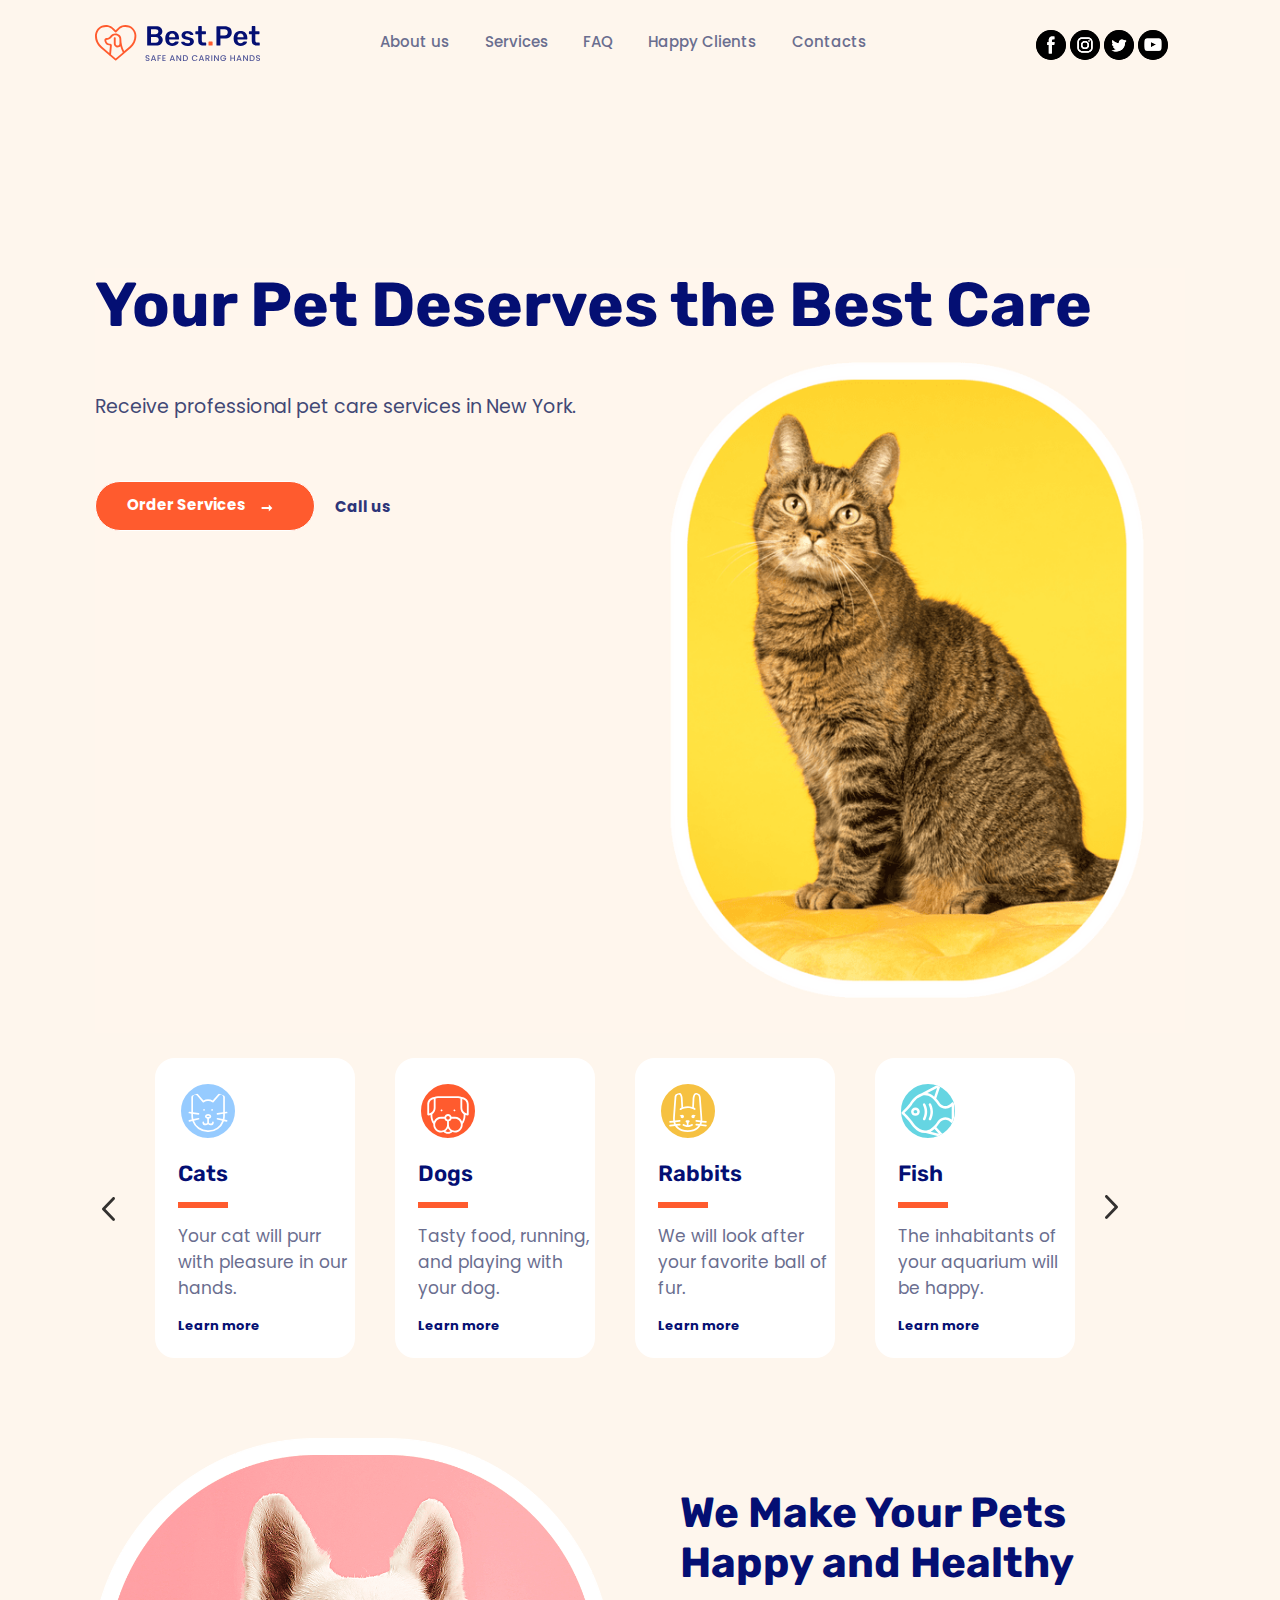
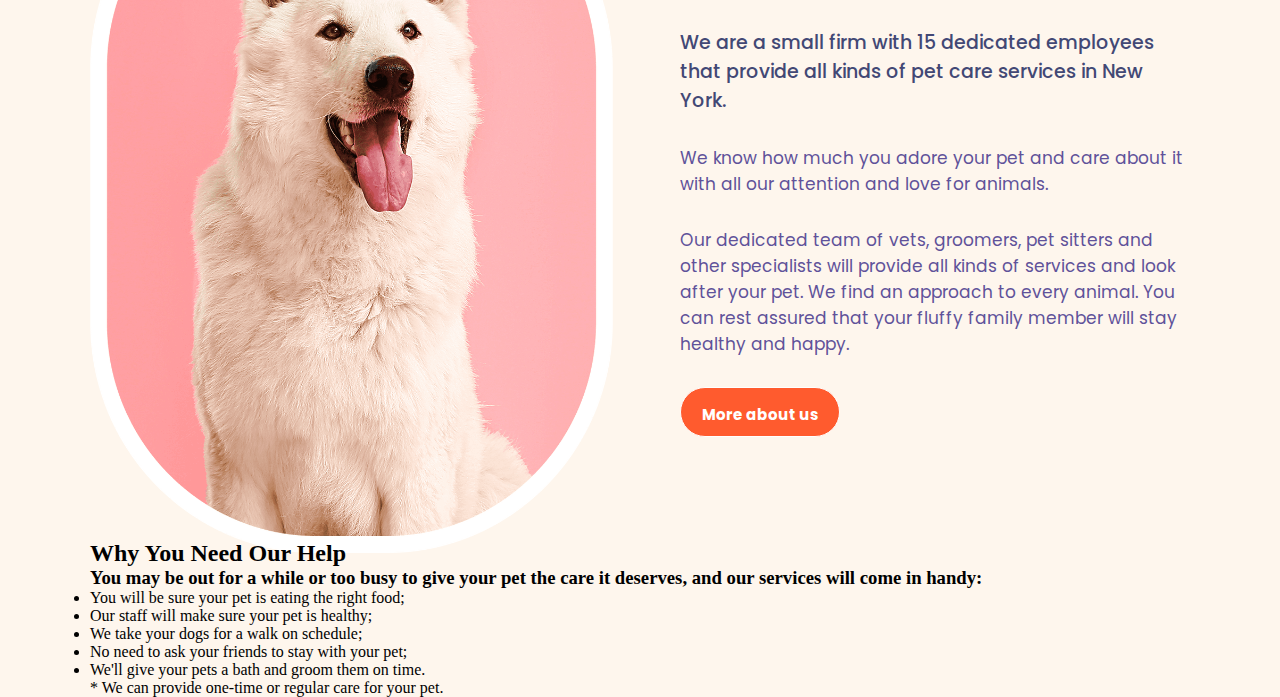
==== commit 5bae646a: "burger menu" ====
--- a/index.html
+++ b/index.html
@@ -15,88 +15,97 @@
     <header class="header">
         <nav class="header__nav container">
             <div class="header-nav__logo"> <a href="">
-                    <img width="168" class="header__logo" src="img/pet-logo.svg" alt="Pet Logo"> </div>
+                    <img width="168" class="header__logo" src="img/pet-logo.svg" alt="Pet Logo"> 
+                </div>
             </a>
-            <div class="header-nav__menu">
+            <div class="burger">
+                <span class="bar"></span>
+                <span class="bar"></span>
+                <span class="bar"></span>
+            </div>
+            <div class="header-nav__menu navigation-wrapper">
                 <a class="menu__item" href="#about-us">About us</a>
                 <a class="menu__item" href="#services">Services</a>
                 <a class="menu__item" href="#faq">FAQ</a>
                 <a class="menu__item" href="#happy-clients">Happy Clients</a>
                 <a class="menu__item" href="contacts.html">Contacts</a>
                 <a class="menu__item header__clock" href="#"></a>
-
-            </div>
-            <div class="header__social-icons icon">
-                <a href="https://facebook.com" class="social-icons__icon"><svg width="30"
-                        class="si63bc6d6769f191000dd36db3c89d89cf5ce74c53921bbea4f9aaf0931673293168015 svgIcon_1J7 filled_Qbi"
-                        viewBox="0 0 32 32" style="border-radius:50%">
-                        <path class="outer_bDW"
-                            d="M32 0H0V32H32V0ZM16.9133 25H13.6383V16.0044H12V13.1936H13.6383V10.9374H13.6443C13.7014 8.9864 14.3604 7.129 17.5674 7.0126V7H19.6171V9.8108H17.9447C17.3379 9.8108 16.9133 10.5002 16.9133 11.1568V13.1936H19.8561L19.3702 16.0044H16.9133V25Z">
-                        </path>
-                        <path
-                            d="M16,31 C24.2842712,31 31,24.2842712 31,16 C31,7.71572875 24.2842712,1 16,1 C7.71572875,1 1,7.71572875 1,16 C1,24.2842712 7.71572875,31 16,31 Z M16,32 C7.163444,32 0,24.836556 0,16 C0,7.163444 7.163444,0 16,0 C24.836556,0 32,7.163444 32,16 C32,24.836556 24.836556,32 16,32 Z"
-                            class="border_2yy"></path>
-                        <path class="logo_2gS"
-                            d="M13.6383 25H16.9133V16.0044H19.3702L19.8561 13.1936H16.9133V11.1568C16.9133 10.5002 17.3379 9.8108 17.9447 9.8108H19.6171V7H17.5674V7.0126C14.3604 7.129 13.7014 8.9864 13.6443 10.9374H13.6383V13.1936H12V16.0044H13.6383V25Z"
-                            style="color:#ffffff;fill:#ffffff"></path>
-                    </svg></a>
-                <a href="https://instagram.com"><svg width="30"
-                        class="si63bc6d6769f191000dd36db3c89d89cf5ce74c53921bbea4f9aaf0931673293168015 svgIcon_1J7 filled_Qbi"
-                        viewBox="0 0 32 32" style="border-radius:50%">
-                        <g>
+                <div class="header__social-icons icon" id="socials">
+                    <a href="https://facebook.com" class="social-icons__icon"><svg width="30"
+                            class="si63bc6d6769f191000dd36db3c89d89cf5ce74c53921bbea4f9aaf0931673293168015 svgIcon_1J7 filled_Qbi"
+                            viewBox="0 0 32 32" style="border-radius:50%">
                             <path class="outer_bDW"
-                                d="M0,0 L32,0 L32,32 L0,32 L0,0 Z M12.7045454,8 C10.1221593,8 8,10.1193185 8,12.7045454 L8,19.2954545 C8,21.8778407 10.1193185,24 12.7045454,24 L19.2954545,24 C21.8778407,24 24,21.8806822 24,19.2954545 L24,12.7045454 C24,10.1221593 21.8806822,8 19.2954545,8 L12.7045454,8 Z M12.7045454,9.45454545 L19.2954545,9.45454545 C21.0937498,9.45454545 22.5454545,10.9062502 22.5454545,12.7045454 L22.5454545,19.2954545 C22.5454545,21.0937498 21.0937498,22.5454545 19.2954545,22.5454545 L12.7045454,22.5454545 C10.9062502,22.5454545 9.45454545,21.0937498 9.45454545,19.2954545 L9.45454545,12.7045454 C9.45454545,10.9062502 10.9062502,9.45454545 12.7045454,9.45454545 Z M20.2954545,11.0454545 C19.9289774,11.0454545 19.6363636,11.3380684 19.6363636,11.7045454 C19.6363636,12.0710225 19.9289774,12.3636364 20.2954545,12.3636364 C20.6619316,12.3636364 20.9545454,12.0710225 20.9545454,11.7045454 C20.9545454,11.3380684 20.6619316,11.0454545 20.2954545,11.0454545 Z M16,11.6363636 C13.599432,11.6363636 11.6363636,13.599432 11.6363636,16 C11.6363636,18.400568 13.599432,20.3636364 16,20.3636364 C18.400568,20.3636364 20.3636364,18.400568 20.3636364,16 C20.3636364,13.599432 18.400568,11.6363636 16,11.6363636 Z M16,13.0909091 C17.6164771,13.0909091 18.9090909,14.3835229 18.9090909,16 C18.9090909,17.6164771 17.6164771,18.9090909 16,18.9090909 C14.3835229,18.9090909 13.0909091,17.6164771 13.0909091,16 C13.0909091,14.3835229 14.3835229,13.0909091 16,13.0909091 Z">
+                                d="M32 0H0V32H32V0ZM16.9133 25H13.6383V16.0044H12V13.1936H13.6383V10.9374H13.6443C13.7014 8.9864 14.3604 7.129 17.5674 7.0126V7H19.6171V9.8108H17.9447C17.3379 9.8108 16.9133 10.5002 16.9133 11.1568V13.1936H19.8561L19.3702 16.0044H16.9133V25Z">
                             </path>
-                            <path class="insta-mask-hover_2Yt"
-                                style="fill:url(#si63bc6d6769f191000dd36db3c89d89cf5ce74c53921bbea4f9aaf0931673293168015157a5d58-5121-46dd-85f2-3b66a64e4ce3hover)"
-                                d="M0,0 L32,0 L32,32 L0,32 L0,0 Z M12.7045454,8 C10.1221593,8 8,10.1193185 8,12.7045454 L8,19.2954545 C8,21.8778407 10.1193185,24 12.7045454,24 L19.2954545,24 C21.8778407,24 24,21.8806822 24,19.2954545 L24,12.7045454 C24,10.1221593 21.8806822,8 19.2954545,8 L12.7045454,8 Z M12.7045454,9.45454545 L19.2954545,9.45454545 C21.0937498,9.45454545 22.5454545,10.9062502 22.5454545,12.7045454 L22.5454545,19.2954545 C22.5454545,21.0937498 21.0937498,22.5454545 19.2954545,22.5454545 L12.7045454,22.5454545 C10.9062502,22.5454545 9.45454545,21.0937498 9.45454545,19.2954545 L9.45454545,12.7045454 C9.45454545,10.9062502 10.9062502,9.45454545 12.7045454,9.45454545 Z M20.2954545,11.0454545 C19.9289774,11.0454545 19.6363636,11.3380684 19.6363636,11.7045454 C19.6363636,12.0710225 19.9289774,12.3636364 20.2954545,12.3636364 C20.6619316,12.3636364 20.9545454,12.0710225 20.9545454,11.7045454 C20.9545454,11.3380684 20.6619316,11.0454545 20.2954545,11.0454545 Z M16,11.6363636 C13.599432,11.6363636 11.6363636,13.599432 11.6363636,16 C11.6363636,18.400568 13.599432,20.3636364 16,20.3636364 C18.400568,20.3636364 20.3636364,18.400568 20.3636364,16 C20.3636364,13.599432 18.400568,11.6363636 16,11.6363636 Z M16,13.0909091 C17.6164771,13.0909091 18.9090909,14.3835229 18.9090909,16 C18.9090909,17.6164771 17.6164771,18.9090909 16,18.9090909 C14.3835229,18.9090909 13.0909091,17.6164771 13.0909091,16 C13.0909091,14.3835229 14.3835229,13.0909091 16,13.0909091 Z">
+                            <path
+                                d="M16,31 C24.2842712,31 31,24.2842712 31,16 C31,7.71572875 24.2842712,1 16,1 C7.71572875,1 1,7.71572875 1,16 C1,24.2842712 7.71572875,31 16,31 Z M16,32 C7.163444,32 0,24.836556 0,16 C0,7.163444 7.163444,0 16,0 C24.836556,0 32,7.163444 32,16 C32,24.836556 24.836556,32 16,32 Z"
+                                class="border_2yy"></path>
+                            <path class="logo_2gS"
+                                d="M13.6383 25H16.9133V16.0044H19.3702L19.8561 13.1936H16.9133V11.1568C16.9133 10.5002 17.3379 9.8108 17.9447 9.8108H19.6171V7H17.5674V7.0126C14.3604 7.129 13.7014 8.9864 13.6443 10.9374H13.6383V13.1936H12V16.0044H13.6383V25Z"
+                                style="color:#ffffff;fill:#ffffff"></path>
+                        </svg></a>
+                    <a href="https://instagram.com"><svg width="30"
+                            class="si63bc6d6769f191000dd36db3c89d89cf5ce74c53921bbea4f9aaf0931673293168015 svgIcon_1J7 filled_Qbi"
+                            viewBox="0 0 32 32" style="border-radius:50%">
+                            <g>
+                                <path class="outer_bDW"
+                                    d="M0,0 L32,0 L32,32 L0,32 L0,0 Z M12.7045454,8 C10.1221593,8 8,10.1193185 8,12.7045454 L8,19.2954545 C8,21.8778407 10.1193185,24 12.7045454,24 L19.2954545,24 C21.8778407,24 24,21.8806822 24,19.2954545 L24,12.7045454 C24,10.1221593 21.8806822,8 19.2954545,8 L12.7045454,8 Z M12.7045454,9.45454545 L19.2954545,9.45454545 C21.0937498,9.45454545 22.5454545,10.9062502 22.5454545,12.7045454 L22.5454545,19.2954545 C22.5454545,21.0937498 21.0937498,22.5454545 19.2954545,22.5454545 L12.7045454,22.5454545 C10.9062502,22.5454545 9.45454545,21.0937498 9.45454545,19.2954545 L9.45454545,12.7045454 C9.45454545,10.9062502 10.9062502,9.45454545 12.7045454,9.45454545 Z M20.2954545,11.0454545 C19.9289774,11.0454545 19.6363636,11.3380684 19.6363636,11.7045454 C19.6363636,12.0710225 19.9289774,12.3636364 20.2954545,12.3636364 C20.6619316,12.3636364 20.9545454,12.0710225 20.9545454,11.7045454 C20.9545454,11.3380684 20.6619316,11.0454545 20.2954545,11.0454545 Z M16,11.6363636 C13.599432,11.6363636 11.6363636,13.599432 11.6363636,16 C11.6363636,18.400568 13.599432,20.3636364 16,20.3636364 C18.400568,20.3636364 20.3636364,18.400568 20.3636364,16 C20.3636364,13.599432 18.400568,11.6363636 16,11.6363636 Z M16,13.0909091 C17.6164771,13.0909091 18.9090909,14.3835229 18.9090909,16 C18.9090909,17.6164771 17.6164771,18.9090909 16,18.9090909 C14.3835229,18.9090909 13.0909091,17.6164771 13.0909091,16 C13.0909091,14.3835229 14.3835229,13.0909091 16,13.0909091 Z">
+                                </path>
+                                <path class="insta-mask-hover_2Yt"
+                                    style="fill:url(#si63bc6d6769f191000dd36db3c89d89cf5ce74c53921bbea4f9aaf0931673293168015157a5d58-5121-46dd-85f2-3b66a64e4ce3hover)"
+                                    d="M0,0 L32,0 L32,32 L0,32 L0,0 Z M12.7045454,8 C10.1221593,8 8,10.1193185 8,12.7045454 L8,19.2954545 C8,21.8778407 10.1193185,24 12.7045454,24 L19.2954545,24 C21.8778407,24 24,21.8806822 24,19.2954545 L24,12.7045454 C24,10.1221593 21.8806822,8 19.2954545,8 L12.7045454,8 Z M12.7045454,9.45454545 L19.2954545,9.45454545 C21.0937498,9.45454545 22.5454545,10.9062502 22.5454545,12.7045454 L22.5454545,19.2954545 C22.5454545,21.0937498 21.0937498,22.5454545 19.2954545,22.5454545 L12.7045454,22.5454545 C10.9062502,22.5454545 9.45454545,21.0937498 9.45454545,19.2954545 L9.45454545,12.7045454 C9.45454545,10.9062502 10.9062502,9.45454545 12.7045454,9.45454545 Z M20.2954545,11.0454545 C19.9289774,11.0454545 19.6363636,11.3380684 19.6363636,11.7045454 C19.6363636,12.0710225 19.9289774,12.3636364 20.2954545,12.3636364 C20.6619316,12.3636364 20.9545454,12.0710225 20.9545454,11.7045454 C20.9545454,11.3380684 20.6619316,11.0454545 20.2954545,11.0454545 Z M16,11.6363636 C13.599432,11.6363636 11.6363636,13.599432 11.6363636,16 C11.6363636,18.400568 13.599432,20.3636364 16,20.3636364 C18.400568,20.3636364 20.3636364,18.400568 20.3636364,16 C20.3636364,13.599432 18.400568,11.6363636 16,11.6363636 Z M16,13.0909091 C17.6164771,13.0909091 18.9090909,14.3835229 18.9090909,16 C18.9090909,17.6164771 17.6164771,18.9090909 16,18.9090909 C14.3835229,18.9090909 13.0909091,17.6164771 13.0909091,16 C13.0909091,14.3835229 14.3835229,13.0909091 16,13.0909091 Z">
+                                </path>
+                            </g>
+                            <path
+                                d="M16,31 C24.2842712,31 31,24.2842712 31,16 C31,7.71572875 24.2842712,1 16,1 C7.71572875,1 1,7.71572875 1,16 C1,24.2842712 7.71572875,31 16,31 Z M16,32 C7.163444,32 0,24.836556 0,16 C0,7.163444 7.163444,0 16,0 C24.836556,0 32,7.163444 32,16 C32,24.836556 24.836556,32 16,32 Z"
+                                class="border_2yy"></path>
+                            <g>
+                                <path class="logo_2gS" style="fill:#ffffff;color:#ffffff"
+                                    d="M12.7045454,8 C10.1221593,8 8,10.1193185 8,12.7045454 L8,19.2954545 C8,21.8778407 10.1193185,24 12.7045454,24 L19.2954545,24 C21.8778407,24 24,21.8806822 24,19.2954545 L24,12.7045454 C24,10.1221593 21.8806822,8 19.2954545,8 L12.7045454,8 Z M12.7045454,9.45454545 L19.2954545,9.45454545 C21.0937498,9.45454545 22.5454545,10.9062502 22.5454545,12.7045454 L22.5454545,19.2954545 C22.5454545,21.0937498 21.0937498,22.5454545 19.2954545,22.5454545 L12.7045454,22.5454545 C10.9062502,22.5454545 9.45454545,21.0937498 9.45454545,19.2954545 L9.45454545,12.7045454 C9.45454545,10.9062502 10.9062502,9.45454545 12.7045454,9.45454545 Z M20.2954545,11.0454545 C19.9289774,11.0454545 19.6363636,11.3380684 19.6363636,11.7045454 C19.6363636,12.0710225 19.9289774,12.3636364 20.2954545,12.3636364 C20.6619316,12.3636364 20.9545454,12.0710225 20.9545454,11.7045454 C20.9545454,11.3380684 20.6619316,11.0454545 20.2954545,11.0454545 Z M16,11.6363636 C13.599432,11.6363636 11.6363636,13.599432 11.6363636,16 C11.6363636,18.400568 13.599432,20.3636364 16,20.3636364 C18.400568,20.3636364 20.3636364,18.400568 20.3636364,16 C20.3636364,13.599432 18.400568,11.6363636 16,11.6363636 Z M16,13.0909091 C17.6164771,13.0909091 18.9090909,14.3835229 18.9090909,16 C18.9090909,17.6164771 17.6164771,18.9090909 16,18.9090909 C14.3835229,18.9090909 13.0909091,17.6164771 13.0909091,16 C13.0909091,14.3835229 14.3835229,13.0909091 16,13.0909091 Z">
+                                </path>
+                                <path class="insta-mask-logo-hover_19f" style="fill:#ffffff;color:#ffffff"
+                                    d="M12.7045454,8 C10.1221593,8 8,10.1193185 8,12.7045454 L8,19.2954545 C8,21.8778407 10.1193185,24 12.7045454,24 L19.2954545,24 C21.8778407,24 24,21.8806822 24,19.2954545 L24,12.7045454 C24,10.1221593 21.8806822,8 19.2954545,8 L12.7045454,8 Z M12.7045454,9.45454545 L19.2954545,9.45454545 C21.0937498,9.45454545 22.5454545,10.9062502 22.5454545,12.7045454 L22.5454545,19.2954545 C22.5454545,21.0937498 21.0937498,22.5454545 19.2954545,22.5454545 L12.7045454,22.5454545 C10.9062502,22.5454545 9.45454545,21.0937498 9.45454545,19.2954545 L9.45454545,12.7045454 C9.45454545,10.9062502 10.9062502,9.45454545 12.7045454,9.45454545 Z M20.2954545,11.0454545 C19.9289774,11.0454545 19.6363636,11.3380684 19.6363636,11.7045454 C19.6363636,12.0710225 19.9289774,12.3636364 20.2954545,12.3636364 C20.6619316,12.3636364 20.9545454,12.0710225 20.9545454,11.7045454 C20.9545454,11.3380684 20.6619316,11.0454545 20.2954545,11.0454545 Z M16,11.6363636 C13.599432,11.6363636 11.6363636,13.599432 11.6363636,16 C11.6363636,18.400568 13.599432,20.3636364 16,20.3636364 C18.400568,20.3636364 20.3636364,18.400568 20.3636364,16 C20.3636364,13.599432 18.400568,11.6363636 16,11.6363636 Z M16,13.0909091 C17.6164771,13.0909091 18.9090909,14.3835229 18.9090909,16 C18.9090909,17.6164771 17.6164771,18.9090909 16,18.9090909 C14.3835229,18.9090909 13.0909091,17.6164771 13.0909091,16 C13.0909091,14.3835229 14.3835229,13.0909091 16,13.0909091 Z">
+                                </path>
+                            </g>
+                        </svg></a>
+                    <a class="social-icons__icon" href="https://twitter.com"><svg width="30"
+                            class="si63bc6d6769f191000dd36db3c89d89cf5ce74c53921bbea4f9aaf0931673293168015 svgIcon_1J7 filled_Qbi"
+                            viewBox="0 0 32 32" style="border-radius:50%">
+                            <path class="outer_bDW"
+                                d="M0,0 L32,0 L32,32 L0,32 L0,0 Z M23.5445333,10.2885333 C23.0796444,10.5863111 22.0122666,11.0190222 21.4858666,11.0190222 L21.4858666,11.0199111 C20.8848,10.392 20.0385777,10 19.1000888,10 C17.2773333,10 15.7992889,11.4780444 15.7992889,13.3000888 C15.7992889,13.5532445 15.8286222,13.8001778 15.8828444,14.0369778 L15.8823111,14.0369778 C13.4097777,13.9720888 10.7056,12.7328 9.07768889,10.6117333 C8.0768,12.3441778 8.94293333,14.2709334 10.0787556,14.9729778 C9.68995555,15.0023111 8.97422222,14.9281778 8.63733333,14.5994666 C8.61475555,15.7493334 9.16764444,17.2728889 11.1836444,17.8256 C10.7953778,18.0344889 10.1080889,17.9745778 9.80924444,17.9301333 C9.91413329,18.9008 11.2734222,20.1697778 12.7598222,20.1697778 C12.2300445,20.7825777 10.2368,21.8940444 8,21.5404445 C9.51911111,22.4647111 11.2896,22.9999999 13.1635555,22.9999999 C18.4888889,22.9999999 22.6245334,18.6840889 22.4019555,13.3598222 C22.4010666,13.3539556 22.4010666,13.3480889 22.4005334,13.3416889 C22.4010666,13.328 22.4019555,13.3143111 22.4019555,13.3000888 C22.4019555,13.2835556 22.4005334,13.2679111 22.4,13.2519111 C22.8847999,12.9203555 23.5352888,12.3338667 24,11.5619556 C23.7304889,11.7104 22.9219555,12.0076445 22.1696,12.0814222 C22.6524444,11.8208 23.3678222,10.9672889 23.5445333,10.2885333 Z">
                             </path>
-                        </g>
-                        <path
-                            d="M16,31 C24.2842712,31 31,24.2842712 31,16 C31,7.71572875 24.2842712,1 16,1 C7.71572875,1 1,7.71572875 1,16 C1,24.2842712 7.71572875,31 16,31 Z M16,32 C7.163444,32 0,24.836556 0,16 C0,7.163444 7.163444,0 16,0 C24.836556,0 32,7.163444 32,16 C32,24.836556 24.836556,32 16,32 Z"
-                            class="border_2yy"></path>
-                        <g>
-                            <path class="logo_2gS" style="fill:#ffffff;color:#ffffff"
-                                d="M12.7045454,8 C10.1221593,8 8,10.1193185 8,12.7045454 L8,19.2954545 C8,21.8778407 10.1193185,24 12.7045454,24 L19.2954545,24 C21.8778407,24 24,21.8806822 24,19.2954545 L24,12.7045454 C24,10.1221593 21.8806822,8 19.2954545,8 L12.7045454,8 Z M12.7045454,9.45454545 L19.2954545,9.45454545 C21.0937498,9.45454545 22.5454545,10.9062502 22.5454545,12.7045454 L22.5454545,19.2954545 C22.5454545,21.0937498 21.0937498,22.5454545 19.2954545,22.5454545 L12.7045454,22.5454545 C10.9062502,22.5454545 9.45454545,21.0937498 9.45454545,19.2954545 L9.45454545,12.7045454 C9.45454545,10.9062502 10.9062502,9.45454545 12.7045454,9.45454545 Z M20.2954545,11.0454545 C19.9289774,11.0454545 19.6363636,11.3380684 19.6363636,11.7045454 C19.6363636,12.0710225 19.9289774,12.3636364 20.2954545,12.3636364 C20.6619316,12.3636364 20.9545454,12.0710225 20.9545454,11.7045454 C20.9545454,11.3380684 20.6619316,11.0454545 20.2954545,11.0454545 Z M16,11.6363636 C13.599432,11.6363636 11.6363636,13.599432 11.6363636,16 C11.6363636,18.400568 13.599432,20.3636364 16,20.3636364 C18.400568,20.3636364 20.3636364,18.400568 20.3636364,16 C20.3636364,13.599432 18.400568,11.6363636 16,11.6363636 Z M16,13.0909091 C17.6164771,13.0909091 18.9090909,14.3835229 18.9090909,16 C18.9090909,17.6164771 17.6164771,18.9090909 16,18.9090909 C14.3835229,18.9090909 13.0909091,17.6164771 13.0909091,16 C13.0909091,14.3835229 14.3835229,13.0909091 16,13.0909091 Z">
+                            <path
+                                d="M16,31 C24.2842712,31 31,24.2842712 31,16 C31,7.71572875 24.2842712,1 16,1 C7.71572875,1 1,7.71572875 1,16 C1,24.2842712 7.71572875,31 16,31 Z M16,32 C7.163444,32 0,24.836556 0,16 C0,7.163444 7.163444,0 16,0 C24.836556,0 32,7.163444 32,16 C32,24.836556 24.836556,32 16,32 Z"
+                                class="border_2yy"></path>
+                            <path class="logo_2gS"
+                                d="M23.5445333,10.2885333 C23.0796444,10.5863111 22.0122666,11.0190222 21.4858666,11.0190222 L21.4858666,11.0199111 C20.8848,10.392 20.0385777,10 19.1000888,10 C17.2773333,10 15.7992889,11.4780444 15.7992889,13.3000888 C15.7992889,13.5532445 15.8286222,13.8001778 15.8828444,14.0369778 L15.8823111,14.0369778 C13.4097777,13.9720888 10.7056,12.7328 9.07768889,10.6117333 C8.0768,12.3441778 8.94293333,14.2709334 10.0787556,14.9729778 C9.68995555,15.0023111 8.97422222,14.9281778 8.63733333,14.5994666 C8.61475555,15.7493334 9.16764444,17.2728889 11.1836444,17.8256 C10.7953778,18.0344889 10.1080889,17.9745778 9.80924444,17.9301333 C9.91413329,18.9008 11.2734222,20.1697778 12.7598222,20.1697778 C12.2300445,20.7825777 10.2368,21.8940444 8,21.5404445 C9.51911111,22.4647111 11.2896,22.9999999 13.1635555,22.9999999 C18.4888889,22.9999999 22.6245334,18.6840889 22.4019555,13.3598222 C22.4010666,13.3539556 22.4010666,13.3480889 22.4005334,13.3416889 C22.4010666,13.328 22.4019555,13.3143111 22.4019555,13.3000888 C22.4019555,13.2835556 22.4005334,13.2679111 22.4,13.2519111 C22.8847999,12.9203555 23.5352888,12.3338667 24,11.5619556 C23.7304889,11.7104 22.9219555,12.0076445 22.1696,12.0814222 C22.6524444,11.8208 23.3678222,10.9672889 23.5445333,10.2885333"
+                                style="color:#ffffff;fill:#ffffff"></path>
+                        </svg></a>
+                    <a href="https://youtube.com" class="social-icons__icon"><svg width="30"
+                            class="si63bc6d6769f191000dd36db3c89d89cf5ce74c53921bbea4f9aaf0931673293168015 svgIcon_1J7 filled_Qbi"
+                            viewBox="0 0 32 32" style="border-radius:50%">
+                            <path class="outer_bDW"
+                                d="M0,0 L32,0 L32,32 L0,32 L0,0 Z M24.8319297,11.4874563 C24.6803369,10.1603684 24.3639692,9.77357894 24.1398754,9.59352174 C23.7839619,9.31343284 23.1380446,9.21340113 22.2746246,9.15338207 C20.8905163,9.06001905 18.537532,9 16,9 C13.455877,9 11.1094837,9.05335028 9.72537529,9.15338207 C8.86195533,9.21340113 8.21603808,9.31343284 7.8601245,9.59352174 C7.63603076,9.77357894 7.32625412,10.1603684 7.1680703,11.4874563 C6.94397657,13.4013973 6.94397657,17.7627818 7.1680703,19.6767227 C7.32625412,21.0038107 7.63603076,21.3906002 7.8601245,21.5706573 C8.21603808,21.8507463 8.86195533,21.950778 9.72537529,22.0107971 C11.1094837,22.1041601 13.455877,22.164179 16,22.164179 C18.544123,22.164179 20.8905163,22.1041601 22.2746246,22.0107971 C23.1380446,21.950778 23.7839619,21.8507463 24.1398754,21.5706573 C24.3639692,21.3972689 24.6737458,21.0038107 24.8319297,19.6767227 C25.0560234,17.7627818 25.0560234,13.4013973 24.8319297,11.4874563 Z M13.8249725,18.4429978 L13.8249725,12.7145125 L19.2559502,15.5754208 L13.8249725,18.4429978 Z">
                             </path>
-                            <path class="insta-mask-logo-hover_19f" style="fill:#ffffff;color:#ffffff"
-                                d="M12.7045454,8 C10.1221593,8 8,10.1193185 8,12.7045454 L8,19.2954545 C8,21.8778407 10.1193185,24 12.7045454,24 L19.2954545,24 C21.8778407,24 24,21.8806822 24,19.2954545 L24,12.7045454 C24,10.1221593 21.8806822,8 19.2954545,8 L12.7045454,8 Z M12.7045454,9.45454545 L19.2954545,9.45454545 C21.0937498,9.45454545 22.5454545,10.9062502 22.5454545,12.7045454 L22.5454545,19.2954545 C22.5454545,21.0937498 21.0937498,22.5454545 19.2954545,22.5454545 L12.7045454,22.5454545 C10.9062502,22.5454545 9.45454545,21.0937498 9.45454545,19.2954545 L9.45454545,12.7045454 C9.45454545,10.9062502 10.9062502,9.45454545 12.7045454,9.45454545 Z M20.2954545,11.0454545 C19.9289774,11.0454545 19.6363636,11.3380684 19.6363636,11.7045454 C19.6363636,12.0710225 19.9289774,12.3636364 20.2954545,12.3636364 C20.6619316,12.3636364 20.9545454,12.0710225 20.9545454,11.7045454 C20.9545454,11.3380684 20.6619316,11.0454545 20.2954545,11.0454545 Z M16,11.6363636 C13.599432,11.6363636 11.6363636,13.599432 11.6363636,16 C11.6363636,18.400568 13.599432,20.3636364 16,20.3636364 C18.400568,20.3636364 20.3636364,18.400568 20.3636364,16 C20.3636364,13.599432 18.400568,11.6363636 16,11.6363636 Z M16,13.0909091 C17.6164771,13.0909091 18.9090909,14.3835229 18.9090909,16 C18.9090909,17.6164771 17.6164771,18.9090909 16,18.9090909 C14.3835229,18.9090909 13.0909091,17.6164771 13.0909091,16 C13.0909091,14.3835229 14.3835229,13.0909091 16,13.0909091 Z">
-                            </path>
-                        </g>
-                    </svg></a>
-                <a class="social-icons__icon" href="https://twitter.com"><svg width="30"
-                        class="si63bc6d6769f191000dd36db3c89d89cf5ce74c53921bbea4f9aaf0931673293168015 svgIcon_1J7 filled_Qbi"
-                        viewBox="0 0 32 32" style="border-radius:50%">
-                        <path class="outer_bDW"
-                            d="M0,0 L32,0 L32,32 L0,32 L0,0 Z M23.5445333,10.2885333 C23.0796444,10.5863111 22.0122666,11.0190222 21.4858666,11.0190222 L21.4858666,11.0199111 C20.8848,10.392 20.0385777,10 19.1000888,10 C17.2773333,10 15.7992889,11.4780444 15.7992889,13.3000888 C15.7992889,13.5532445 15.8286222,13.8001778 15.8828444,14.0369778 L15.8823111,14.0369778 C13.4097777,13.9720888 10.7056,12.7328 9.07768889,10.6117333 C8.0768,12.3441778 8.94293333,14.2709334 10.0787556,14.9729778 C9.68995555,15.0023111 8.97422222,14.9281778 8.63733333,14.5994666 C8.61475555,15.7493334 9.16764444,17.2728889 11.1836444,17.8256 C10.7953778,18.0344889 10.1080889,17.9745778 9.80924444,17.9301333 C9.91413329,18.9008 11.2734222,20.1697778 12.7598222,20.1697778 C12.2300445,20.7825777 10.2368,21.8940444 8,21.5404445 C9.51911111,22.4647111 11.2896,22.9999999 13.1635555,22.9999999 C18.4888889,22.9999999 22.6245334,18.6840889 22.4019555,13.3598222 C22.4010666,13.3539556 22.4010666,13.3480889 22.4005334,13.3416889 C22.4010666,13.328 22.4019555,13.3143111 22.4019555,13.3000888 C22.4019555,13.2835556 22.4005334,13.2679111 22.4,13.2519111 C22.8847999,12.9203555 23.5352888,12.3338667 24,11.5619556 C23.7304889,11.7104 22.9219555,12.0076445 22.1696,12.0814222 C22.6524444,11.8208 23.3678222,10.9672889 23.5445333,10.2885333 Z">
-                        </path>
-                        <path
-                            d="M16,31 C24.2842712,31 31,24.2842712 31,16 C31,7.71572875 24.2842712,1 16,1 C7.71572875,1 1,7.71572875 1,16 C1,24.2842712 7.71572875,31 16,31 Z M16,32 C7.163444,32 0,24.836556 0,16 C0,7.163444 7.163444,0 16,0 C24.836556,0 32,7.163444 32,16 C32,24.836556 24.836556,32 16,32 Z"
-                            class="border_2yy"></path>
-                        <path class="logo_2gS"
-                            d="M23.5445333,10.2885333 C23.0796444,10.5863111 22.0122666,11.0190222 21.4858666,11.0190222 L21.4858666,11.0199111 C20.8848,10.392 20.0385777,10 19.1000888,10 C17.2773333,10 15.7992889,11.4780444 15.7992889,13.3000888 C15.7992889,13.5532445 15.8286222,13.8001778 15.8828444,14.0369778 L15.8823111,14.0369778 C13.4097777,13.9720888 10.7056,12.7328 9.07768889,10.6117333 C8.0768,12.3441778 8.94293333,14.2709334 10.0787556,14.9729778 C9.68995555,15.0023111 8.97422222,14.9281778 8.63733333,14.5994666 C8.61475555,15.7493334 9.16764444,17.2728889 11.1836444,17.8256 C10.7953778,18.0344889 10.1080889,17.9745778 9.80924444,17.9301333 C9.91413329,18.9008 11.2734222,20.1697778 12.7598222,20.1697778 C12.2300445,20.7825777 10.2368,21.8940444 8,21.5404445 C9.51911111,22.4647111 11.2896,22.9999999 13.1635555,22.9999999 C18.4888889,22.9999999 22.6245334,18.6840889 22.4019555,13.3598222 C22.4010666,13.3539556 22.4010666,13.3480889 22.4005334,13.3416889 C22.4010666,13.328 22.4019555,13.3143111 22.4019555,13.3000888 C22.4019555,13.2835556 22.4005334,13.2679111 22.4,13.2519111 C22.8847999,12.9203555 23.5352888,12.3338667 24,11.5619556 C23.7304889,11.7104 22.9219555,12.0076445 22.1696,12.0814222 C22.6524444,11.8208 23.3678222,10.9672889 23.5445333,10.2885333"
-                            style="color:#ffffff;fill:#ffffff"></path>
-                    </svg></a>
-                <a href="https://youtube.com" class="social-icons__icon"><svg width="30"
-                        class="si63bc6d6769f191000dd36db3c89d89cf5ce74c53921bbea4f9aaf0931673293168015 svgIcon_1J7 filled_Qbi"
-                        viewBox="0 0 32 32" style="border-radius:50%">
-                        <path class="outer_bDW"
-                            d="M0,0 L32,0 L32,32 L0,32 L0,0 Z M24.8319297,11.4874563 C24.6803369,10.1603684 24.3639692,9.77357894 24.1398754,9.59352174 C23.7839619,9.31343284 23.1380446,9.21340113 22.2746246,9.15338207 C20.8905163,9.06001905 18.537532,9 16,9 C13.455877,9 11.1094837,9.05335028 9.72537529,9.15338207 C8.86195533,9.21340113 8.21603808,9.31343284 7.8601245,9.59352174 C7.63603076,9.77357894 7.32625412,10.1603684 7.1680703,11.4874563 C6.94397657,13.4013973 6.94397657,17.7627818 7.1680703,19.6767227 C7.32625412,21.0038107 7.63603076,21.3906002 7.8601245,21.5706573 C8.21603808,21.8507463 8.86195533,21.950778 9.72537529,22.0107971 C11.1094837,22.1041601 13.455877,22.164179 16,22.164179 C18.544123,22.164179 20.8905163,22.1041601 22.2746246,22.0107971 C23.1380446,21.950778 23.7839619,21.8507463 24.1398754,21.5706573 C24.3639692,21.3972689 24.6737458,21.0038107 24.8319297,19.6767227 C25.0560234,17.7627818 25.0560234,13.4013973 24.8319297,11.4874563 Z M13.8249725,18.4429978 L13.8249725,12.7145125 L19.2559502,15.5754208 L13.8249725,18.4429978 Z">
-                        </path>
-                        <path
-                            d="M16,31 C24.2842712,31 31,24.2842712 31,16 C31,7.71572875 24.2842712,1 16,1 C7.71572875,1 1,7.71572875 1,16 C1,24.2842712 7.71572875,31 16,31 Z M16,32 C7.163444,32 0,24.836556 0,16 C0,7.163444 7.163444,0 16,0 C24.836556,0 32,7.163444 32,16 C32,24.836556 24.836556,32 16,32 Z"
-                            class="border_2yy"></path>
-                        <path class="logo_2gS"
-                            d="M24.8319297,11.4874563 C24.6803369,10.1603684 24.3639692,9.77357894 24.1398754,9.59352174 C23.7839619,9.31343284 23.1380446,9.21340113 22.2746246,9.15338207 C20.8905163,9.06001905 18.537532,9 16,9 C13.455877,9 11.1094837,9.05335028 9.72537529,9.15338207 C8.86195533,9.21340113 8.21603808,9.31343284 7.8601245,9.59352174 C7.63603076,9.77357894 7.32625412,10.1603684 7.1680703,11.4874563 C6.94397657,13.4013973 6.94397657,17.7627818 7.1680703,19.6767227 C7.32625412,21.0038107 7.63603076,21.3906002 7.8601245,21.5706573 C8.21603808,21.8507463 8.86195533,21.950778 9.72537529,22.0107971 C11.1094837,22.1041601 13.455877,22.164179 16,22.164179 C18.544123,22.164179 20.8905163,22.1041601 22.2746246,22.0107971 C23.1380446,21.950778 23.7839619,21.8507463 24.1398754,21.5706573 C24.3639692,21.3972689 24.6737458,21.0038107 24.8319297,19.6767227 C25.0560234,17.7627818 25.0560234,13.4013973 24.8319297,11.4874563 Z M13.8249725,18.4429978 L13.8249725,12.7145125 L19.2559502,15.5754208 L13.8249725,18.4429978 Z"
-                            style="color:#ffffff;fill:#ffffff"></path>
-                    </svg></a>
-            </div>
+                            <path
+                                d="M16,31 C24.2842712,31 31,24.2842712 31,16 C31,7.71572875 24.2842712,1 16,1 C7.71572875,1 1,7.71572875 1,16 C1,24.2842712 7.71572875,31 16,31 Z M16,32 C7.163444,32 0,24.836556 0,16 C0,7.163444 7.163444,0 16,0 C24.836556,0 32,7.163444 32,16 C32,24.836556 24.836556,32 16,32 Z"
+                                class="border_2yy"></path>
+                            <path class="logo_2gS"
+                                d="M24.8319297,11.4874563 C24.6803369,10.1603684 24.3639692,9.77357894 24.1398754,9.59352174 C23.7839619,9.31343284 23.1380446,9.21340113 22.2746246,9.15338207 C20.8905163,9.06001905 18.537532,9 16,9 C13.455877,9 11.1094837,9.05335028 9.72537529,9.15338207 C8.86195533,9.21340113 8.21603808,9.31343284 7.8601245,9.59352174 C7.63603076,9.77357894 7.32625412,10.1603684 7.1680703,11.4874563 C6.94397657,13.4013973 6.94397657,17.7627818 7.1680703,19.6767227 C7.32625412,21.0038107 7.63603076,21.3906002 7.8601245,21.5706573 C8.21603808,21.8507463 8.86195533,21.950778 9.72537529,22.0107971 C11.1094837,22.1041601 13.455877,22.164179 16,22.164179 C18.544123,22.164179 20.8905163,22.1041601 22.2746246,22.0107971 C23.1380446,21.950778 23.7839619,21.8507463 24.1398754,21.5706573 C24.3639692,21.3972689 24.6737458,21.0038107 24.8319297,19.6767227 C25.0560234,17.7627818 25.0560234,13.4013973 24.8319297,11.4874563 Z M13.8249725,18.4429978 L13.8249725,12.7145125 L19.2559502,15.5754208 L13.8249725,18.4429978 Z"
+                                style="color:#ffffff;fill:#ffffff"></path>
+                        </svg></a>
+                    </div>
+            </div>
+            
+                </div>
+                   
         </nav>
+
         <!-- HEADER TEXT -->
         <div class="header__banner container">
             <h1 class="header__title">Your Pet Deserves
                 the Best Care</h1>
-            <p class="header__text"> We offer professional pet care services in New York. </p>
+            <p class="header__text"> Receive professional pet care services in New York. </p>
             <div class="header__links">
                 <div class="header__button">
                     <a class="header__service-link" href="footer">Order Services</a>
@@ -121,7 +130,7 @@
             </div>
 
         </div>
-        <div class="animals__range-container">
+        <div class="animals__range container">
             <!-- Carousel -->
             <div class="animals-range__carousel">
                 <button class="carousel__btn-prev">
@@ -167,15 +176,15 @@
                     <p class="about-us__main-text1">
                         We know how much you adore your pet and care about it with all our attention and love for
                         animals.
-                        </p>
-                    <p class="about-us__main-text2"> Our dedicated team of vets, groomers, pet sitters and other specialists will provide all kinds
+                    </p>
+                    <p class="about-us__main-text2"> Our dedicated team of vets, groomers, pet sitters and other
+                        specialists will provide all kinds
                         of services and look after your pet. We find an approach to every animal. You can rest assured
-                        that your fluffy family member will stay healthy and happy. 
-                    </p>
-
-                       
-                    
+                        that your fluffy family member will stay healthy and happy.
+                    </p>
+
                     <a class="about-us__button" href="#">More about us</a>
+
                 </div>
             </div>
 
@@ -195,10 +204,10 @@
                 <p class="help__offer">* We can provide one-time or regular care for your pet.</p>
             </div>
             <div class="help__image-container">
-                <img width="570" class="help__image" src="img/black-dog.jpg" alt="Black-dog">
+                <!-- <img width="570" class="help__image" src="img/black-dog.jpg" alt="Black-dog"> -->
             </div>
         </section>
-        <section class="blog blog__container">
+        <!-- <section class="blog blog__container">
             <div class="header__blog">
                 <p class="separator">X X X</p>
                 <h2 class="blog__title">Beer Blog</h2>
@@ -211,7 +220,7 @@
                 <h3 class="articles__text">No blog posts yet..</h3>
             </div>
             <a class="blog__button" href="blog.html">Read more</a>
-
+ -->
 
 
         </section>
@@ -223,6 +232,7 @@
     <script src="js/headerclock.js"></script>
     <script src="js/blogtext.js"></script>
     <script src="js/animals-carousel.js"></script>
+    <script src="js/burger-menu.js"></script>
 </body>
 
 </html>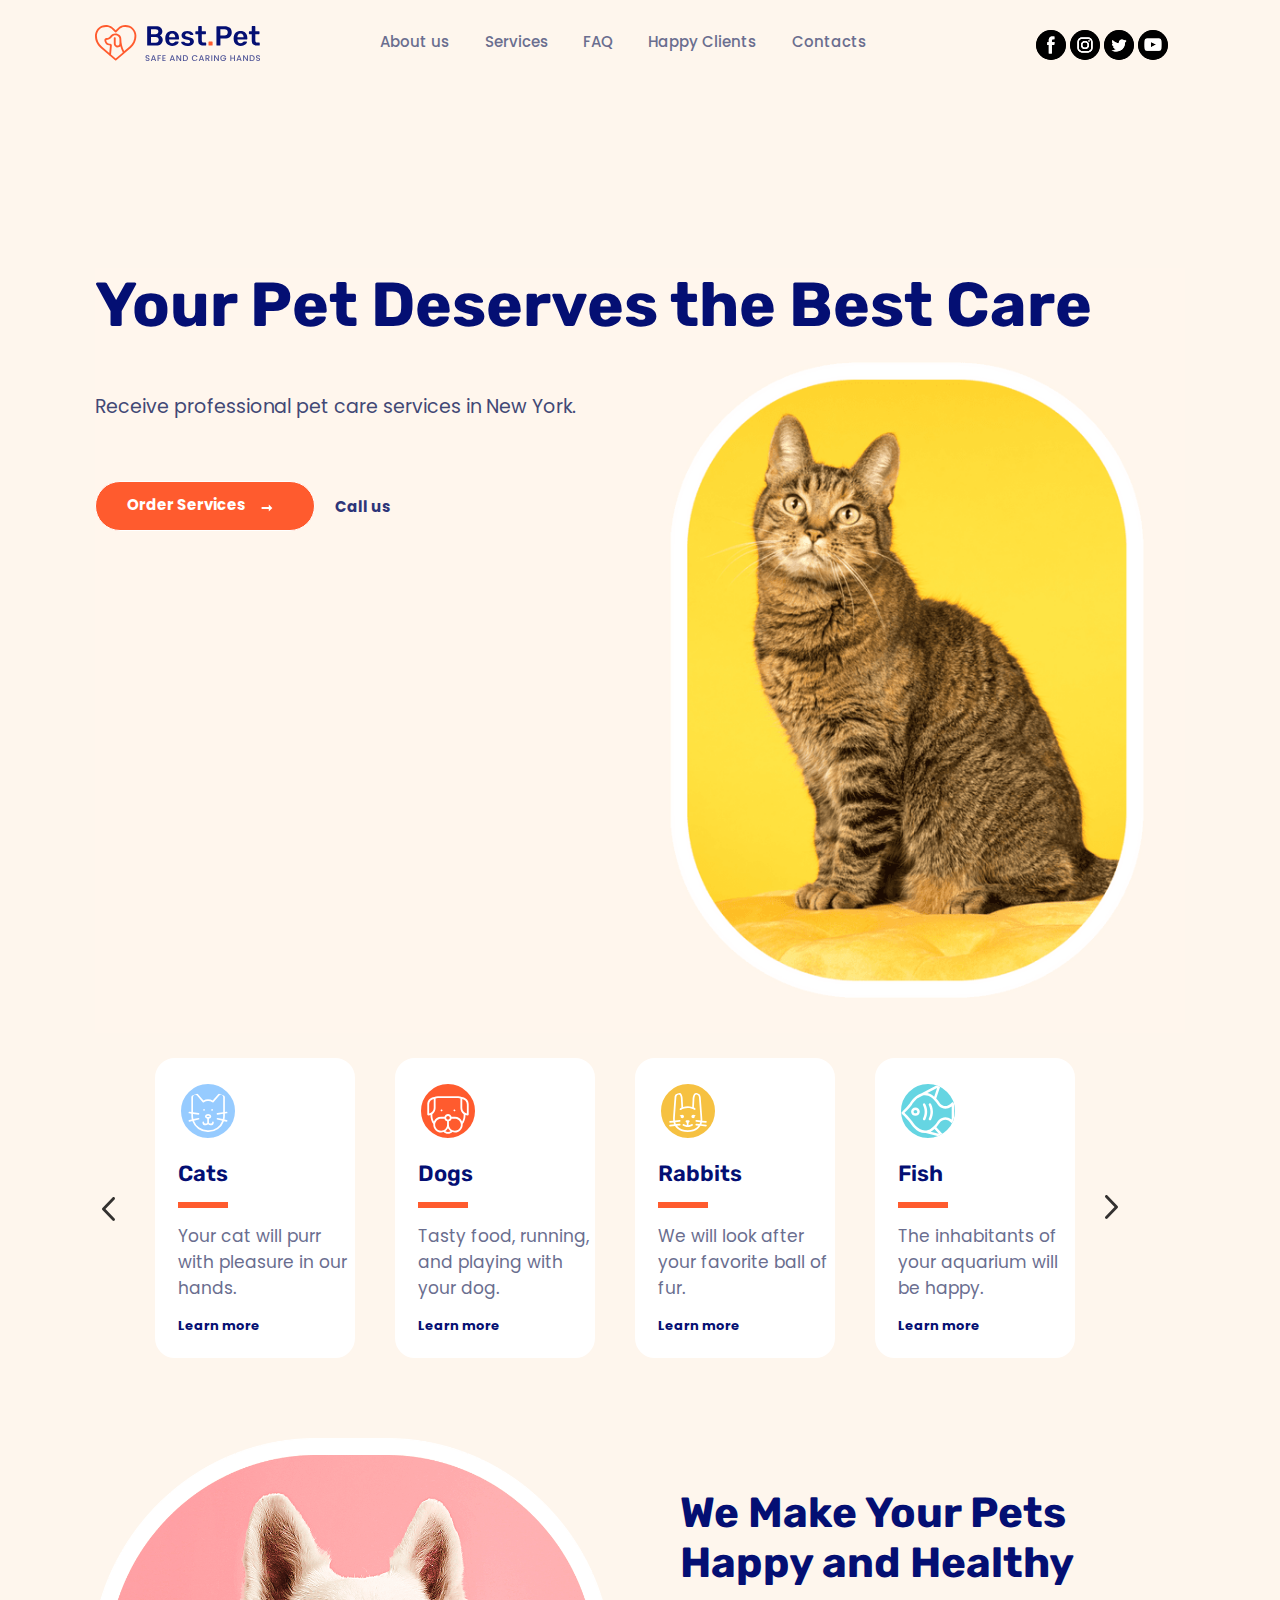
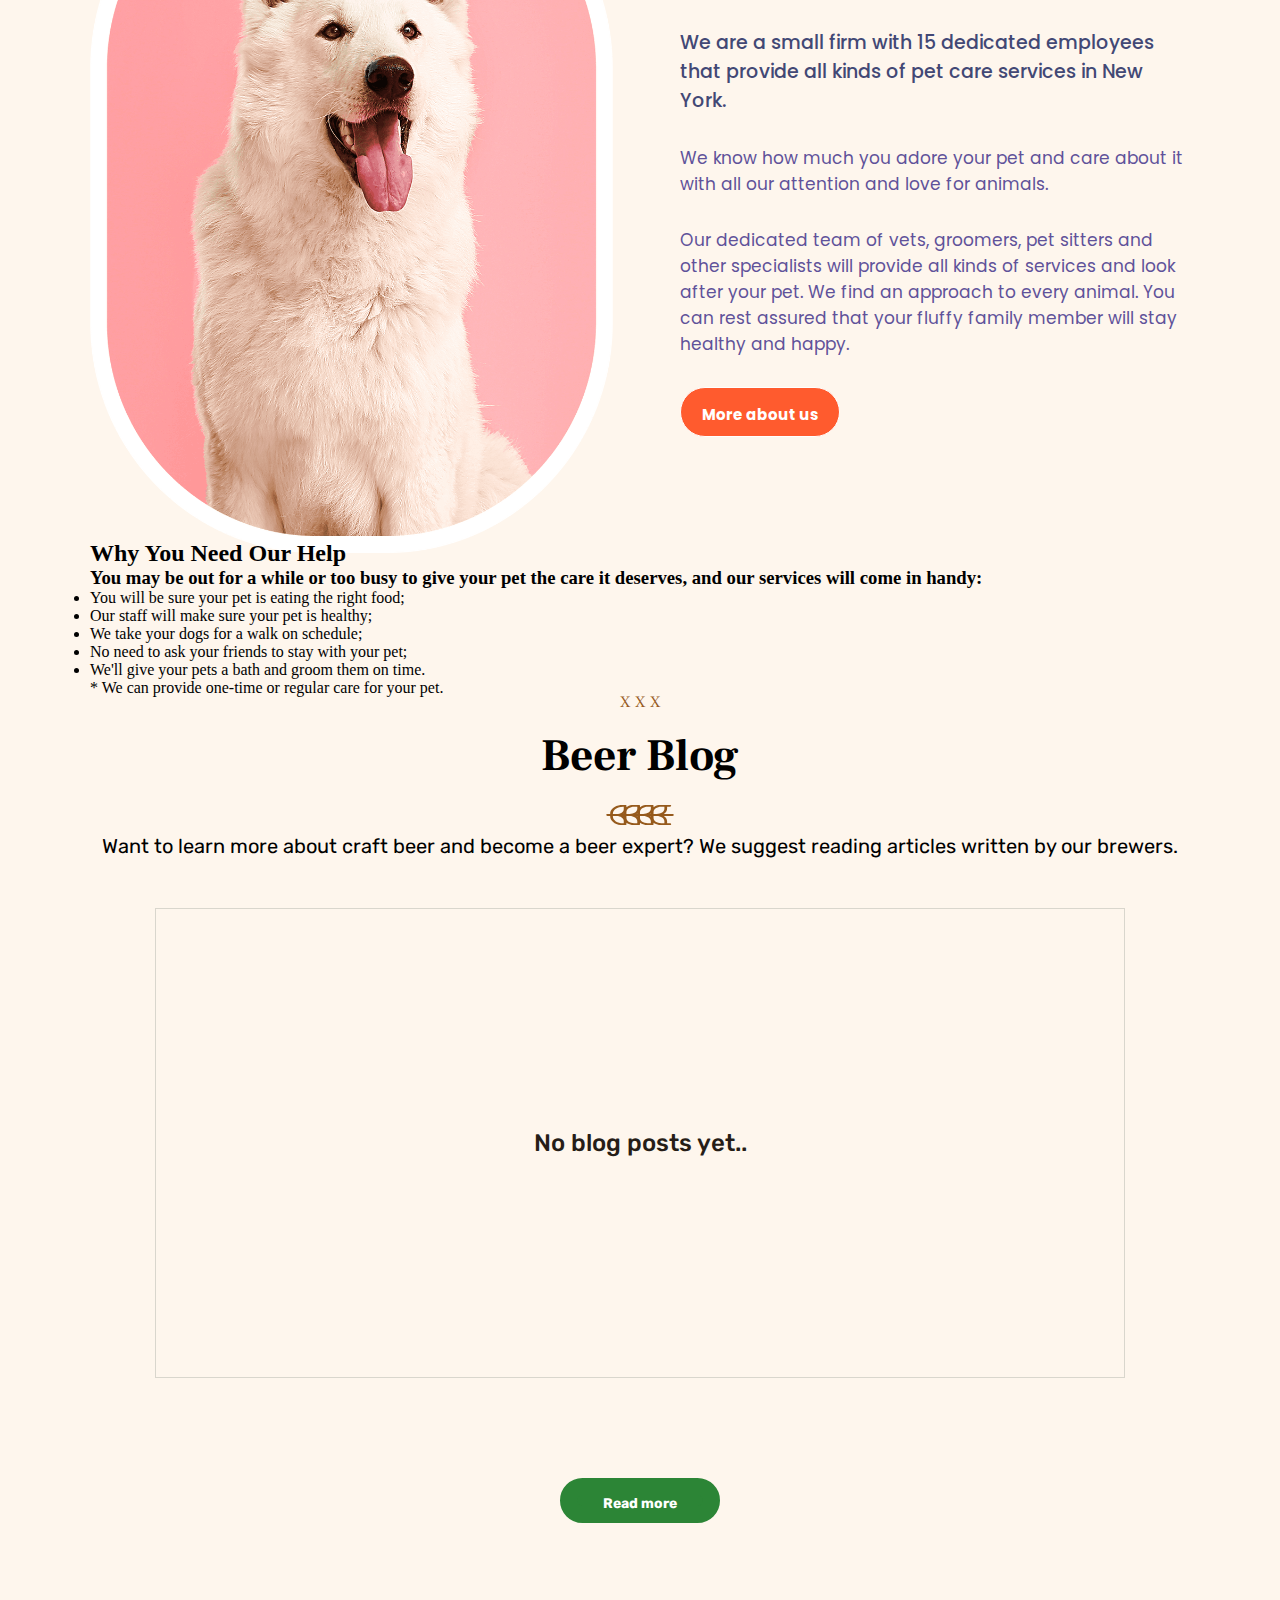
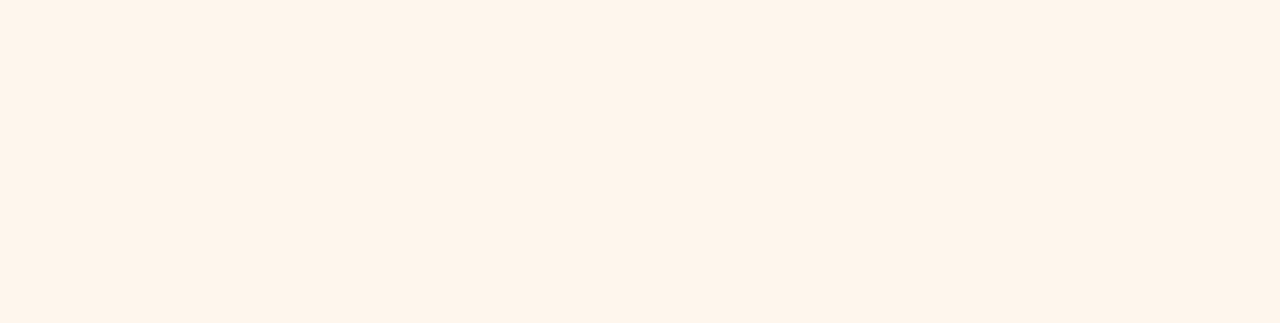
==== commit c7f558a7: "blog js" ====
--- a/index.html
+++ b/index.html
@@ -207,7 +207,7 @@
                 <!-- <img width="570" class="help__image" src="img/black-dog.jpg" alt="Black-dog"> -->
             </div>
         </section>
-        <!-- <section class="blog blog__container">
+        <section class="blog blog__container">
             <div class="header__blog">
                 <p class="separator">X X X</p>
                 <h2 class="blog__title">Beer Blog</h2>
@@ -218,9 +218,27 @@
             </div>
             <div class="articles">
                 <h3 class="articles__text">No blog posts yet..</h3>
+                <div id="countdown" class="countdown countdown-container">
+                    <div class="time">
+                      <h2 id="days">00</h2>
+                      <small>d</small>
+                    </div>
+                    <div class="time">
+                      <h2 id="hours">00</h2>
+                      <small>h</small>
+                    </div>
+                    <div class="time">
+                      <h2 id="minutes">00</h2>
+                      <small>m</small>
+                    </div>
+                    <div class="time">
+                      <h2 id="seconds">00</h2>
+                      <small>s</small>
+                    </div>
+                  </div>
             </div>
             <a class="blog__button" href="blog.html">Read more</a>
- -->
+
 
 
         </section>
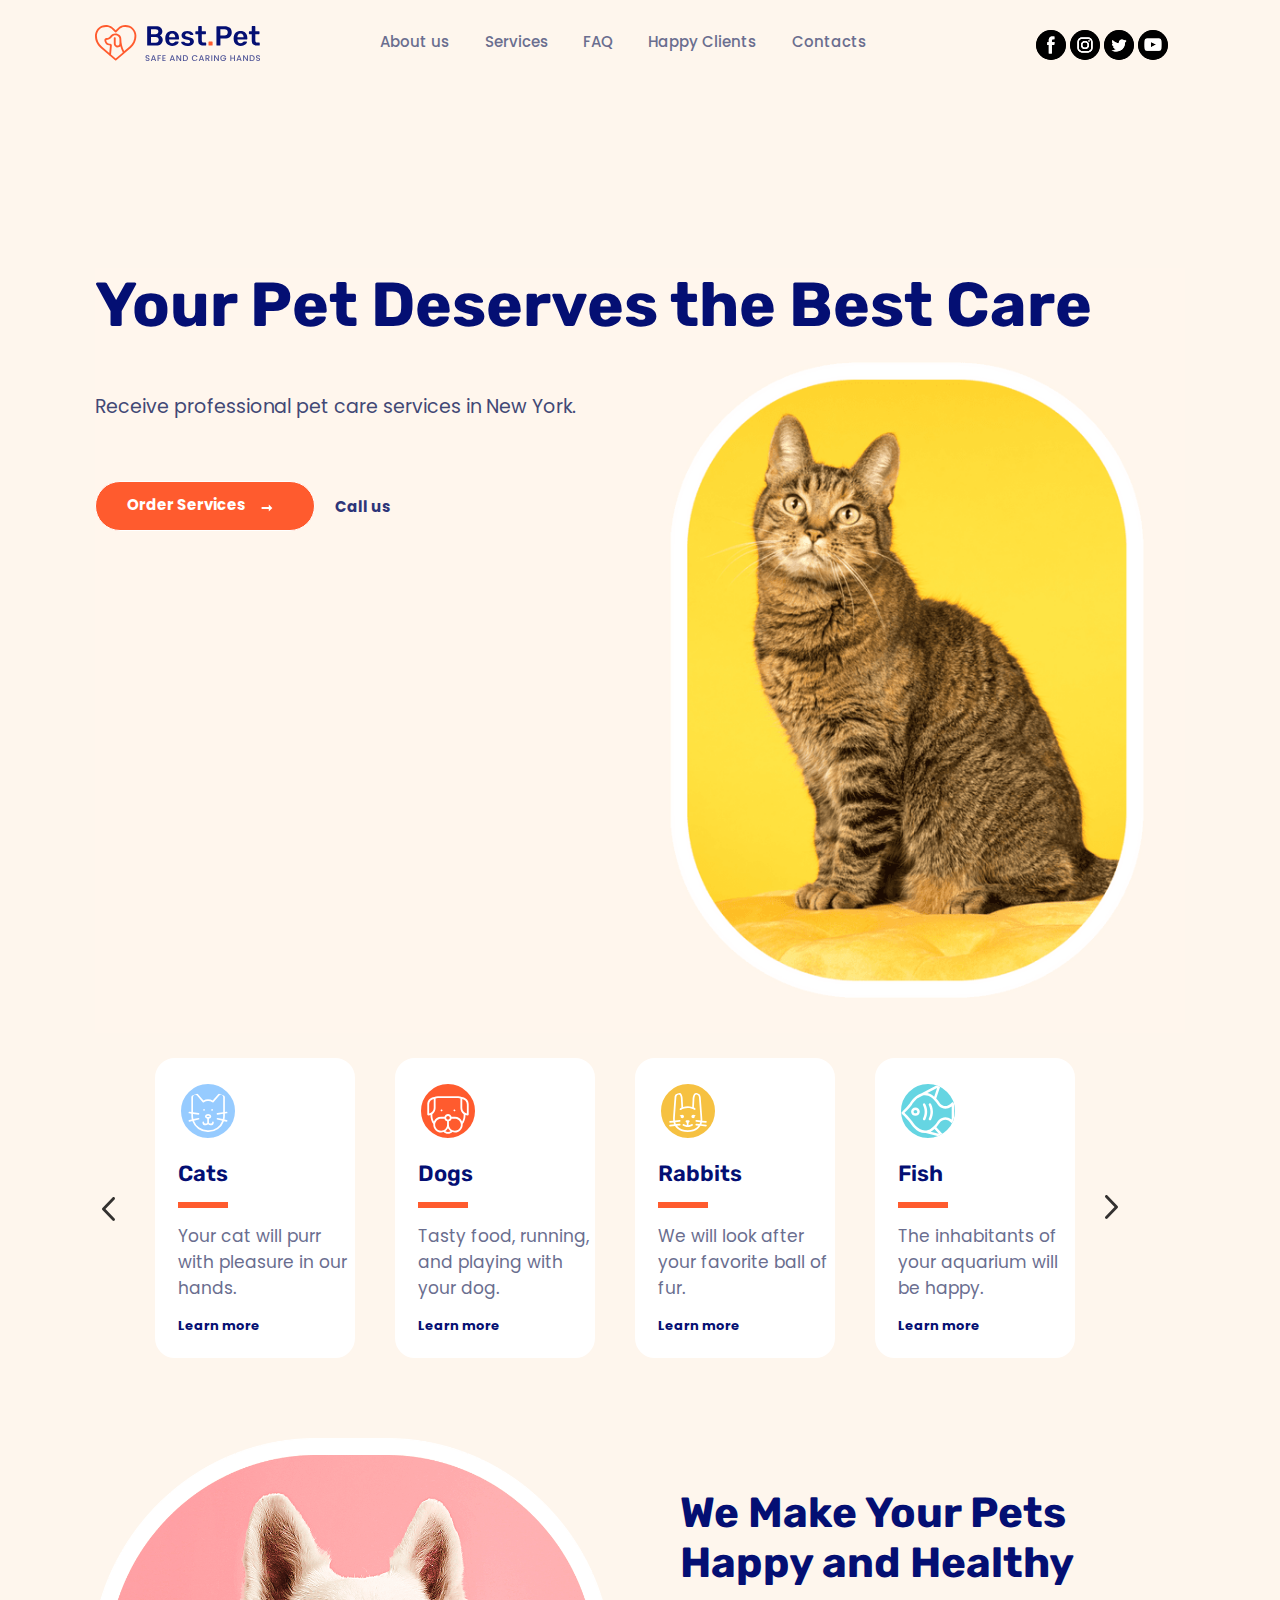
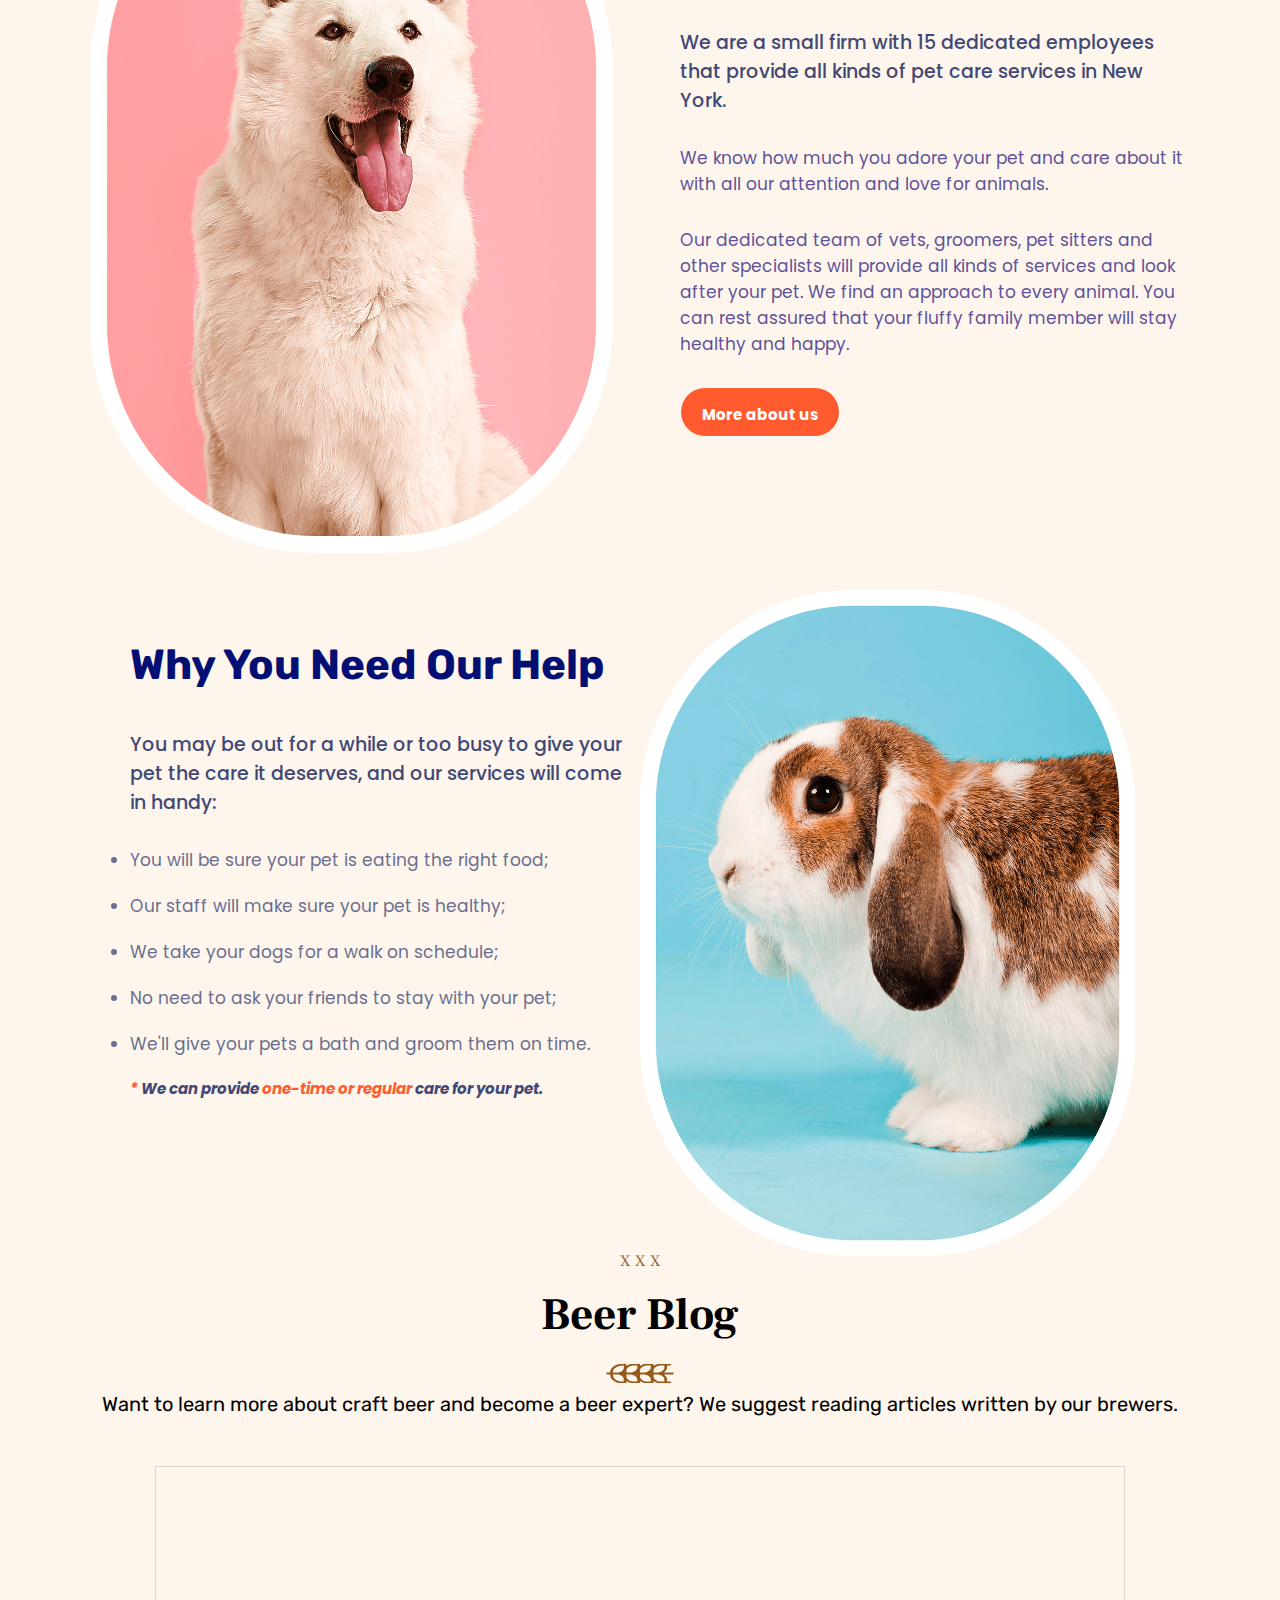
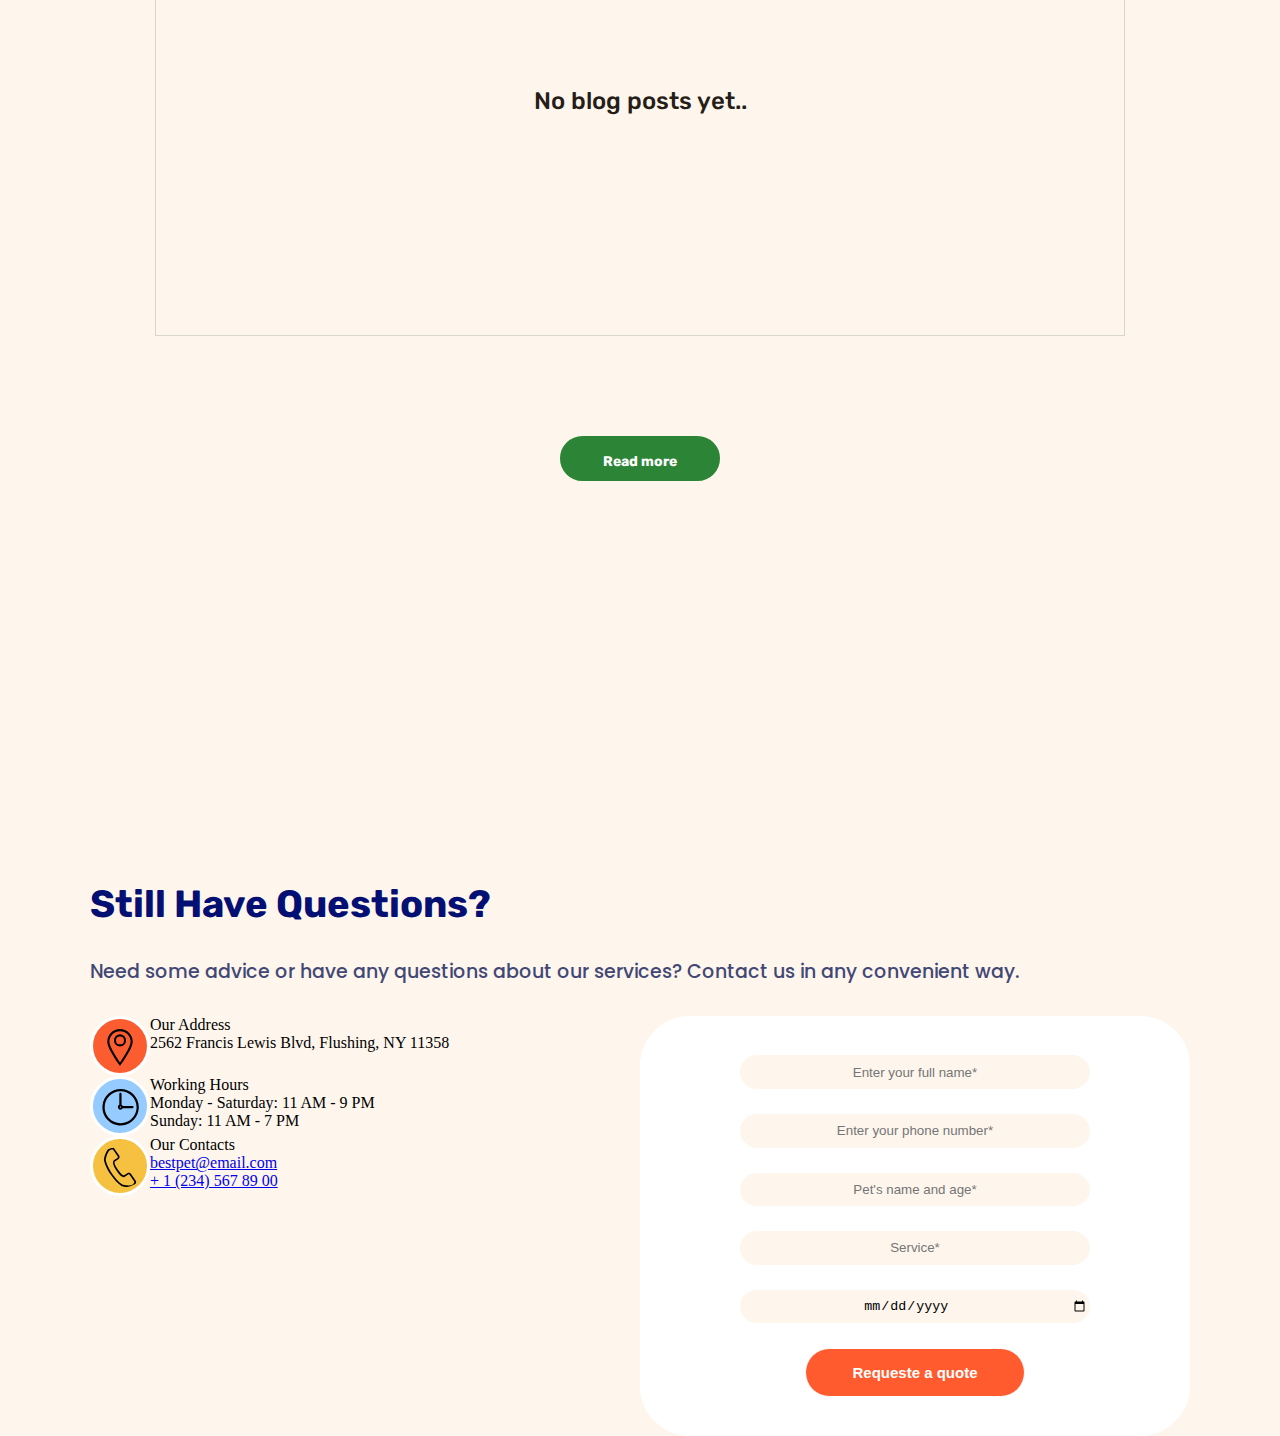
==== commit 09f7974f: "footer" ====
--- a/index.html
+++ b/index.html
@@ -189,23 +189,28 @@
             </div>
 
         </section>
-        <section class="help">
+        <section class="help__container">
+            <div class="help__content">
+                <div class ="help__text">
             <h2 class="help__title">Why You Need Our Help</h2>
             <h3 class="help__subtitle">You may be out for a while or too busy to give your pet the care it deserves, and
                 our services will come in handy:</h3>
-            <div class="help__list">
-                <ul class="help__list-item">
-                    <li>You will be sure your pet is eating the right food;</li>
-                    <li>Our staff will make sure your pet is healthy;</li>
-                    <li>We take your dogs for a walk on schedule;</li>
-                    <li>No need to ask your friends to stay with your pet;</li>
-                    <li>We'll give your pets a bath and groom them on time.</li>
+                <ul class="help__list">
+                    <li class="help__list-item">You will be sure your pet is eating the right food;</li>
+                    <li class="help__list-item">Our staff will make sure your pet is healthy;</li>
+                    <li class="help__list-item">We take your dogs for a walk on schedule;</li>
+                    <li class="help__list-item">No need to ask your friends to stay with your pet;</li>
+                    <li class="help__list-item">We'll give your pets a bath and groom them on time.</li>
                 </ul>
-                <p class="help__offer">* We can provide one-time or regular care for your pet.</p>
-            </div>
-            <div class="help__image-container">
-                <!-- <img width="570" class="help__image" src="img/black-dog.jpg" alt="Black-dog"> -->
-            </div>
+                <p class="help__main-text"><span class="help__accent-text">*</span> We can provide <span class="help__accent-text">one-time or regular</span> care for your pet.</p>
+                
+            </div>
+            <img  class="help__image" src="img/bunny.png" alt="Bunny">
+        </div>
+                
+            
+        </div>
+            
         </section>
         <section class="blog blog__container">
             <div class="header__blog">
@@ -238,12 +243,52 @@
                   </div>
             </div>
             <a class="blog__button" href="blog.html">Read more</a>
-
-
-
         </section>
     </main>
-    <footer>
+    <footer class="footer">
+        <div class="footer__content">
+            <h3 class="footer__question">Still Have Questions?
+            </h3>
+            <p class="footer__qustion-text">Need some advice or have any questions about our services? Contact us in any convenient way.</p>
+            <div class="footer__info">
+                <div class="footer__info-contacts">
+                    <div class="footer__addres">
+                        <img class="footer__addres-image" src="img/footer-addres.svg">
+                        <div class="footer__text__container">
+                            <p class="footer__addres-title">Our Address</p>
+                            <p class="footer__addres-text">2562 Francis Lewis Blvd, Flushing, NY 11358</p>
+                        </div>
+    
+                        
+                    </div>
+                  <div class="footer__hours">
+                    <img class="footer__hours-image" src="img/footer-hours.svg">
+                    <div class="footer__text__container">
+                    <p  class="footer__hours-title">Working Hours</p>
+                    <p class="footer__hours-text">Monday - Saturday: 11 AM - 9 PM</p>
+                    <p class="footer__hours-text">Sunday: 11 AM - 7 PM</p>
+                    </div>
+                  </div>  
+                  <div class="footer__contacts">
+                    <img class="footer__contacts-image" src="img/footer-contacts.svg">
+                    <div class="footer__text__container">
+                    <p  class="footer__contacts-title">Our Contacts</p>
+                    <p class="footer__contacts-text"><a href="mailto:bestpet@email.com">bestpet@email.com</a></p>
+                    <p class="footer__contacts-text"><a href="tel:+1(234)5678900">+ 1 (234) 567 89 00</a></p>
+                    </div>
+                  </div>
+                </div>
+                
+              <form class="question__form" action="https://formspree.io/f/mwkjkyrg" method="POST">
+                <input class="form__fullname" name="fullname" type="text" placeholder="Enter your full name*" required>
+                <input class="form__phone" name="phone" type="tel" placeholder="Enter your phone number*" required>
+                <input class="form__petname" name="pet's name" type="text" placeholder="Pet's name and age*" required>
+                <input class="form__service" name="service" type="text" placeholder="Service*" required>
+                <input class="form__date" name="date" type="date" placeholder="Choose date">
+                <input class="form__submit" type="submit" value="Requeste a quote">
+            </form>
+            </div>
+        </div>
 
     </footer>
     <script src="js/header.js"></script>
--- a/css/index.css
+++ b/css/index.css
@@ -5,6 +5,7 @@
 @import url(animals-range-carousel.css);
 @import url(main.css);
 @import url(about-us.css);
+@import url(help.css);
 @import url(footer.css);
 @import url(blog.css);
 @import url(blogpage.css);
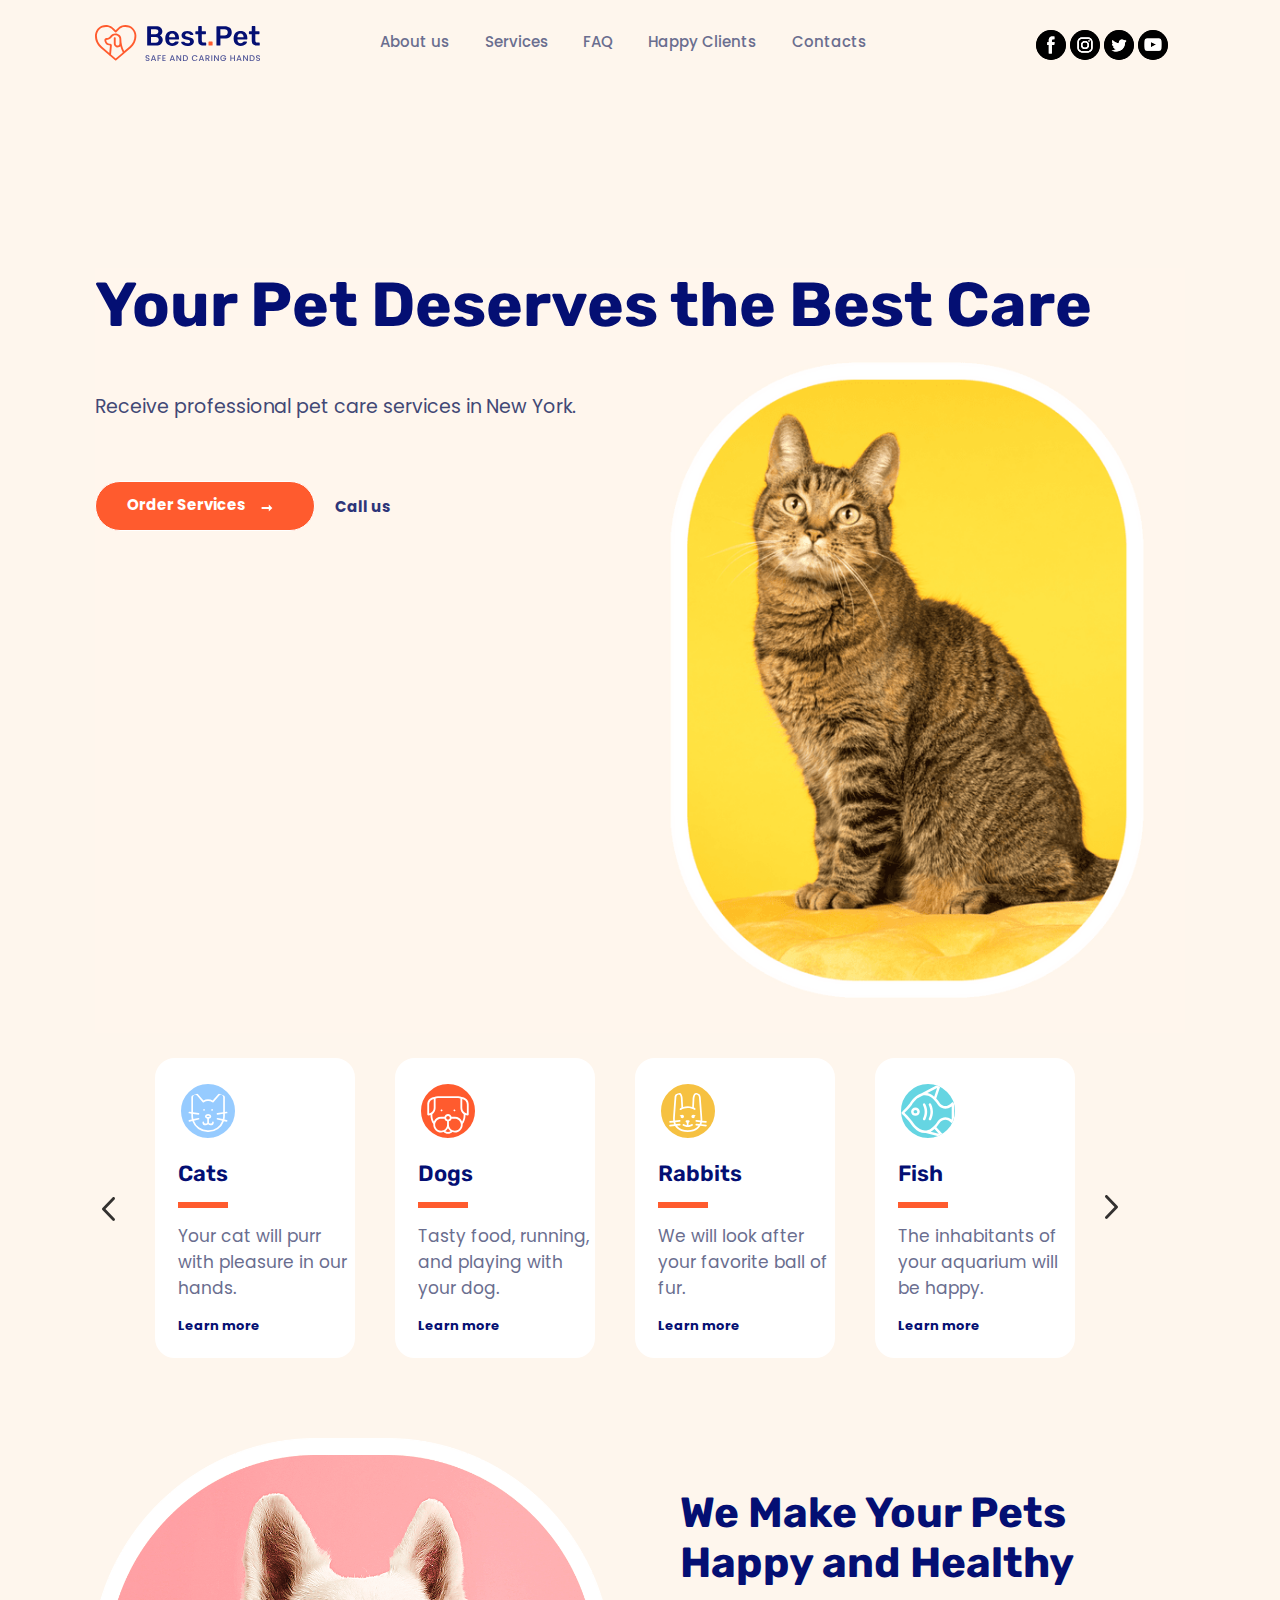
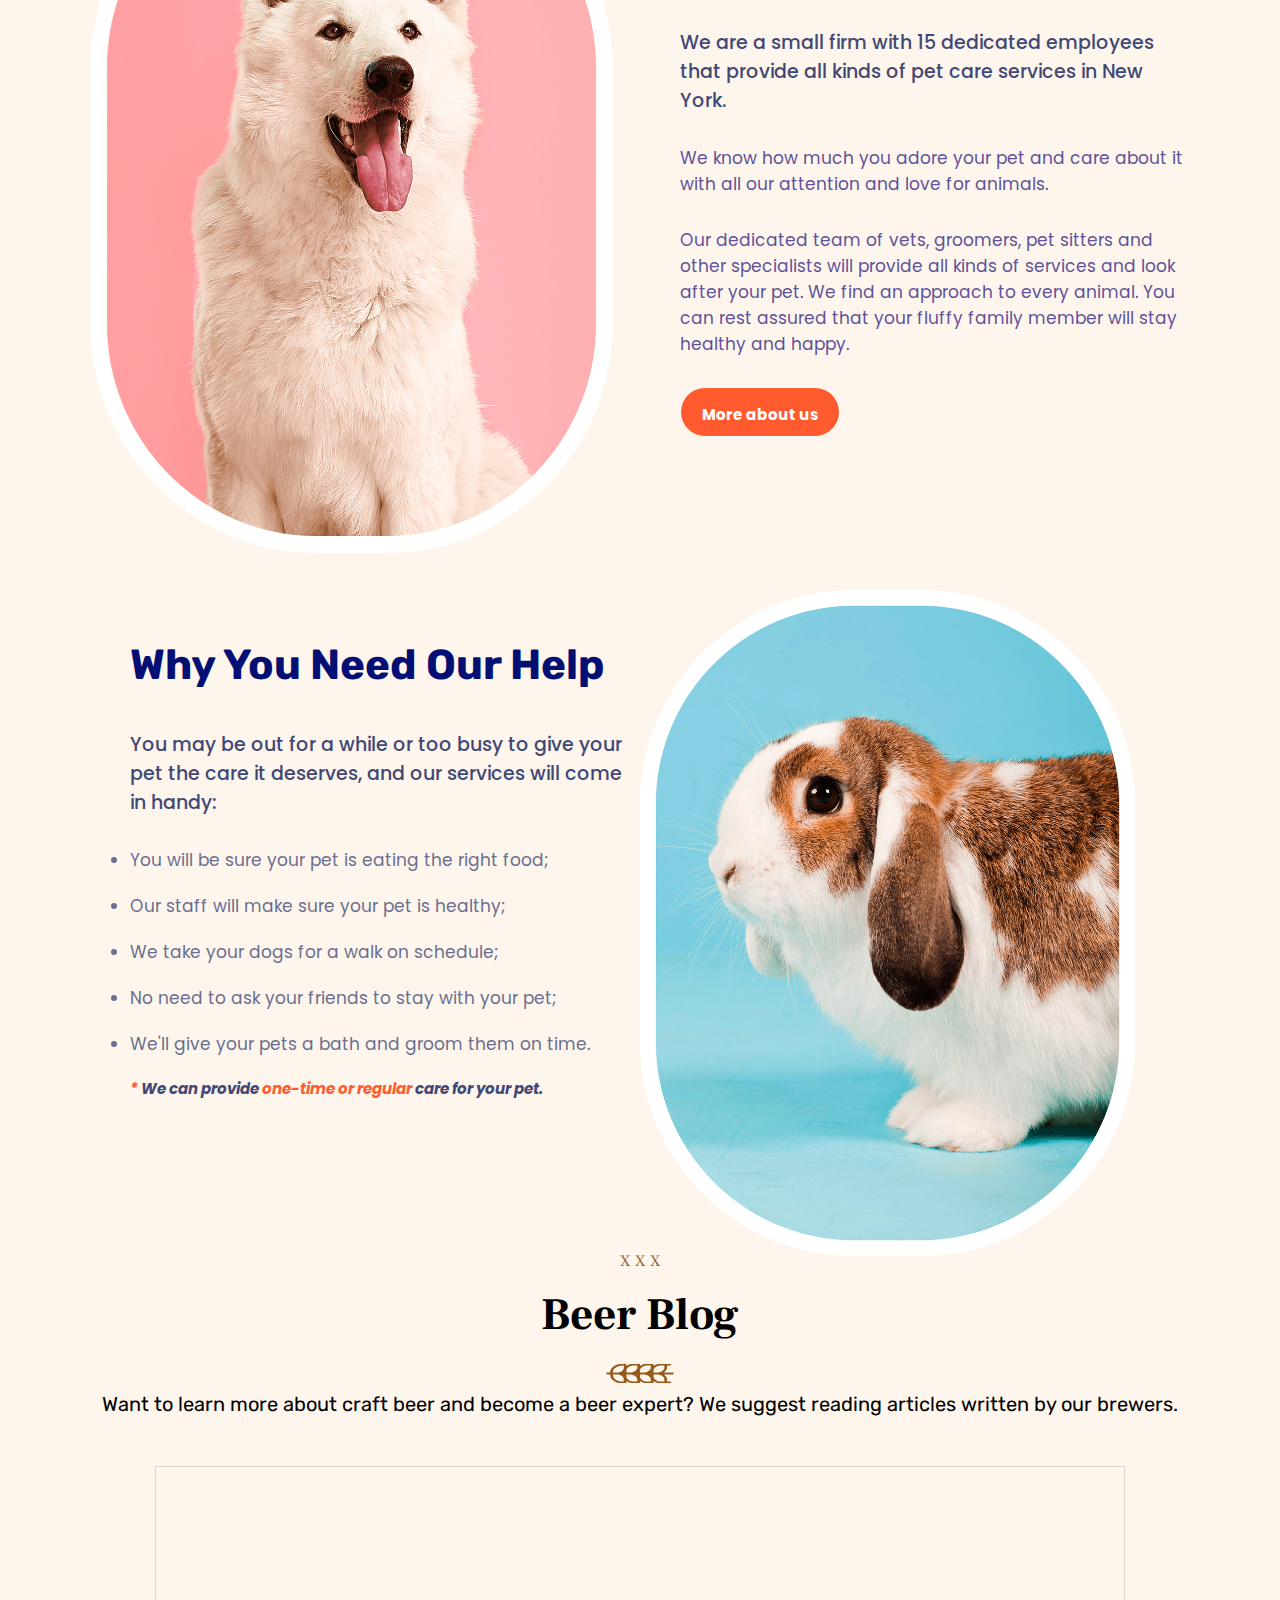
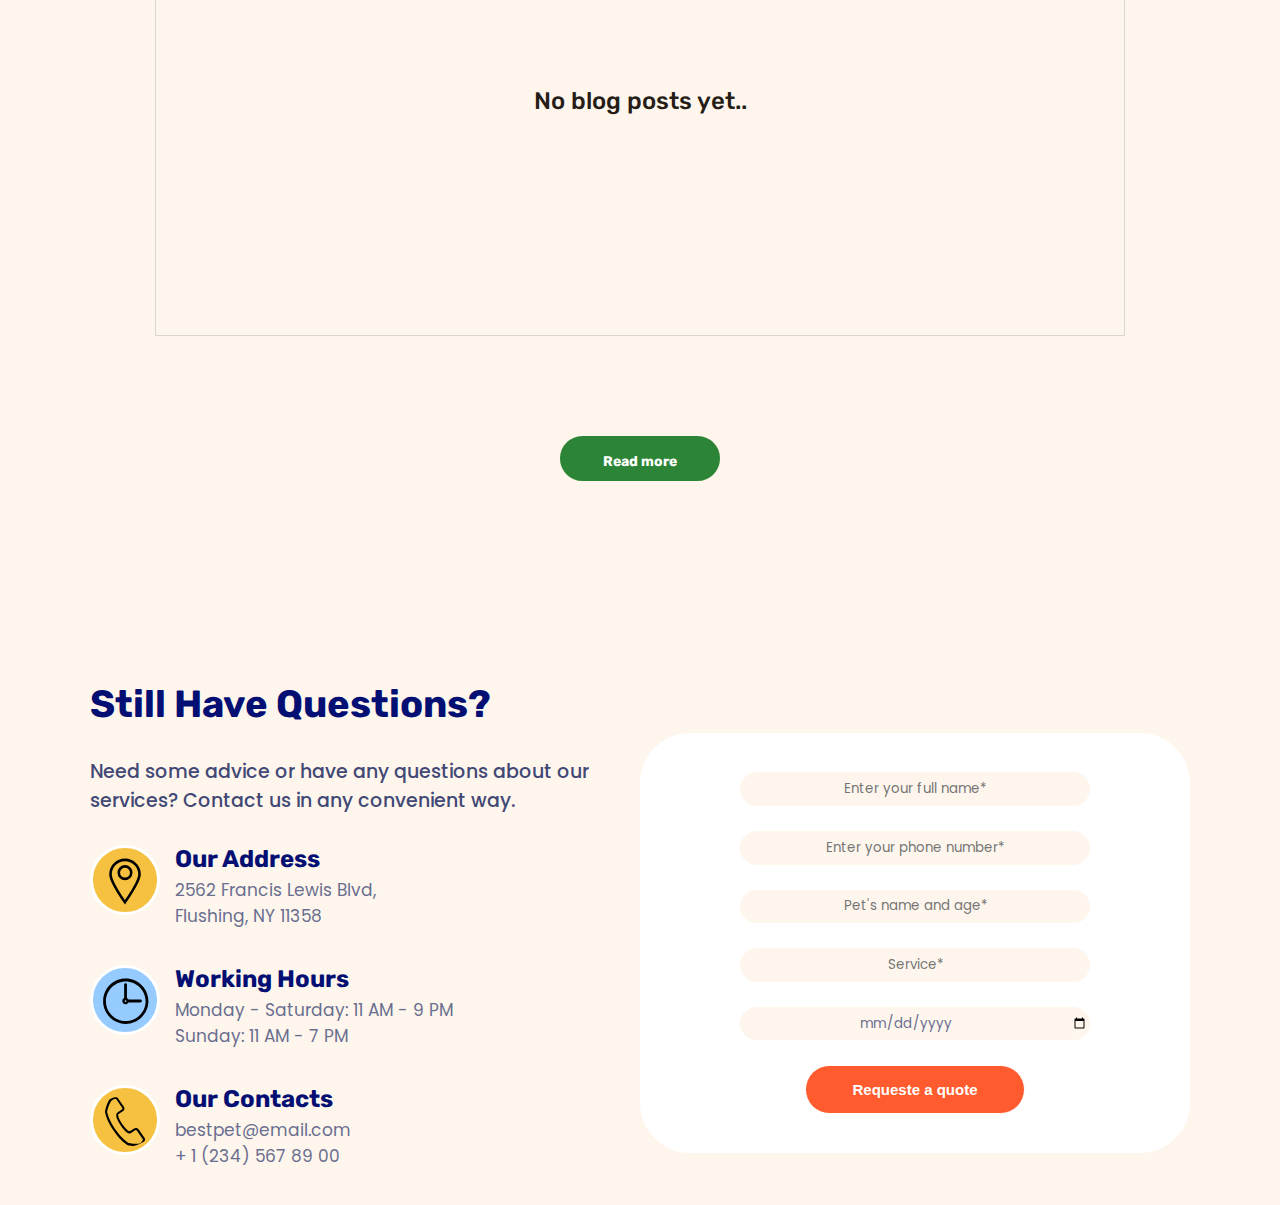
==== commit e6d3a0ee: "footer update" ====
--- a/index.html
+++ b/index.html
@@ -247,36 +247,38 @@
     </main>
     <footer class="footer">
         <div class="footer__content">
-            <h3 class="footer__question">Still Have Questions?
+            <div class="footer__content-text"><h3 class="footer__question">Still Have Questions?
             </h3>
             <p class="footer__qustion-text">Need some advice or have any questions about our services? Contact us in any convenient way.</p>
-            <div class="footer__info">
+          
+          <!-- <div class="footer__info">  -->
                 <div class="footer__info-contacts">
                     <div class="footer__addres">
-                        <img class="footer__addres-image" src="img/footer-addres.svg">
+                        <img class="footer__contacts-image" src="img/footer-addres.svg">
                         <div class="footer__text__container">
-                            <p class="footer__addres-title">Our Address</p>
-                            <p class="footer__addres-text">2562 Francis Lewis Blvd, Flushing, NY 11358</p>
+                            <p class="footer__contacts-title">Our Address</p>
+                            <p class="footer__contacts-text">2562 Francis Lewis Blvd, </p>
+                            <p class="footer__contacts-text">Flushing, NY 11358</p> 
                         </div>
-    
                         
                     </div>
                   <div class="footer__hours">
                     <img class="footer__hours-image" src="img/footer-hours.svg">
                     <div class="footer__text__container">
-                    <p  class="footer__hours-title">Working Hours</p>
-                    <p class="footer__hours-text">Monday - Saturday: 11 AM - 9 PM</p>
-                    <p class="footer__hours-text">Sunday: 11 AM - 7 PM</p>
+                    <p  class="footer__contacts-title">Working Hours</p>
+                    <p class="footer__contacts-text">Monday - Saturday: 11 AM - 9 PM</p>
+                    <p class="footer__contacts-text">Sunday: 11 AM - 7 PM</p>
                     </div>
                   </div>  
                   <div class="footer__contacts">
                     <img class="footer__contacts-image" src="img/footer-contacts.svg">
                     <div class="footer__text__container">
                     <p  class="footer__contacts-title">Our Contacts</p>
-                    <p class="footer__contacts-text"><a href="mailto:bestpet@email.com">bestpet@email.com</a></p>
-                    <p class="footer__contacts-text"><a href="tel:+1(234)5678900">+ 1 (234) 567 89 00</a></p>
+                    <a class="footer__contacts-text-link" href="mailto:bestpet@email.com">bestpet@email.com</a>
+                    <a class="footer__contacts-text-link" href="tel:+1(234)5678900">+ 1 (234) 567 89 00</a>
                     </div>
                   </div>
+                </div> 
                 </div>
                 
               <form class="question__form" action="https://formspree.io/f/mwkjkyrg" method="POST">
